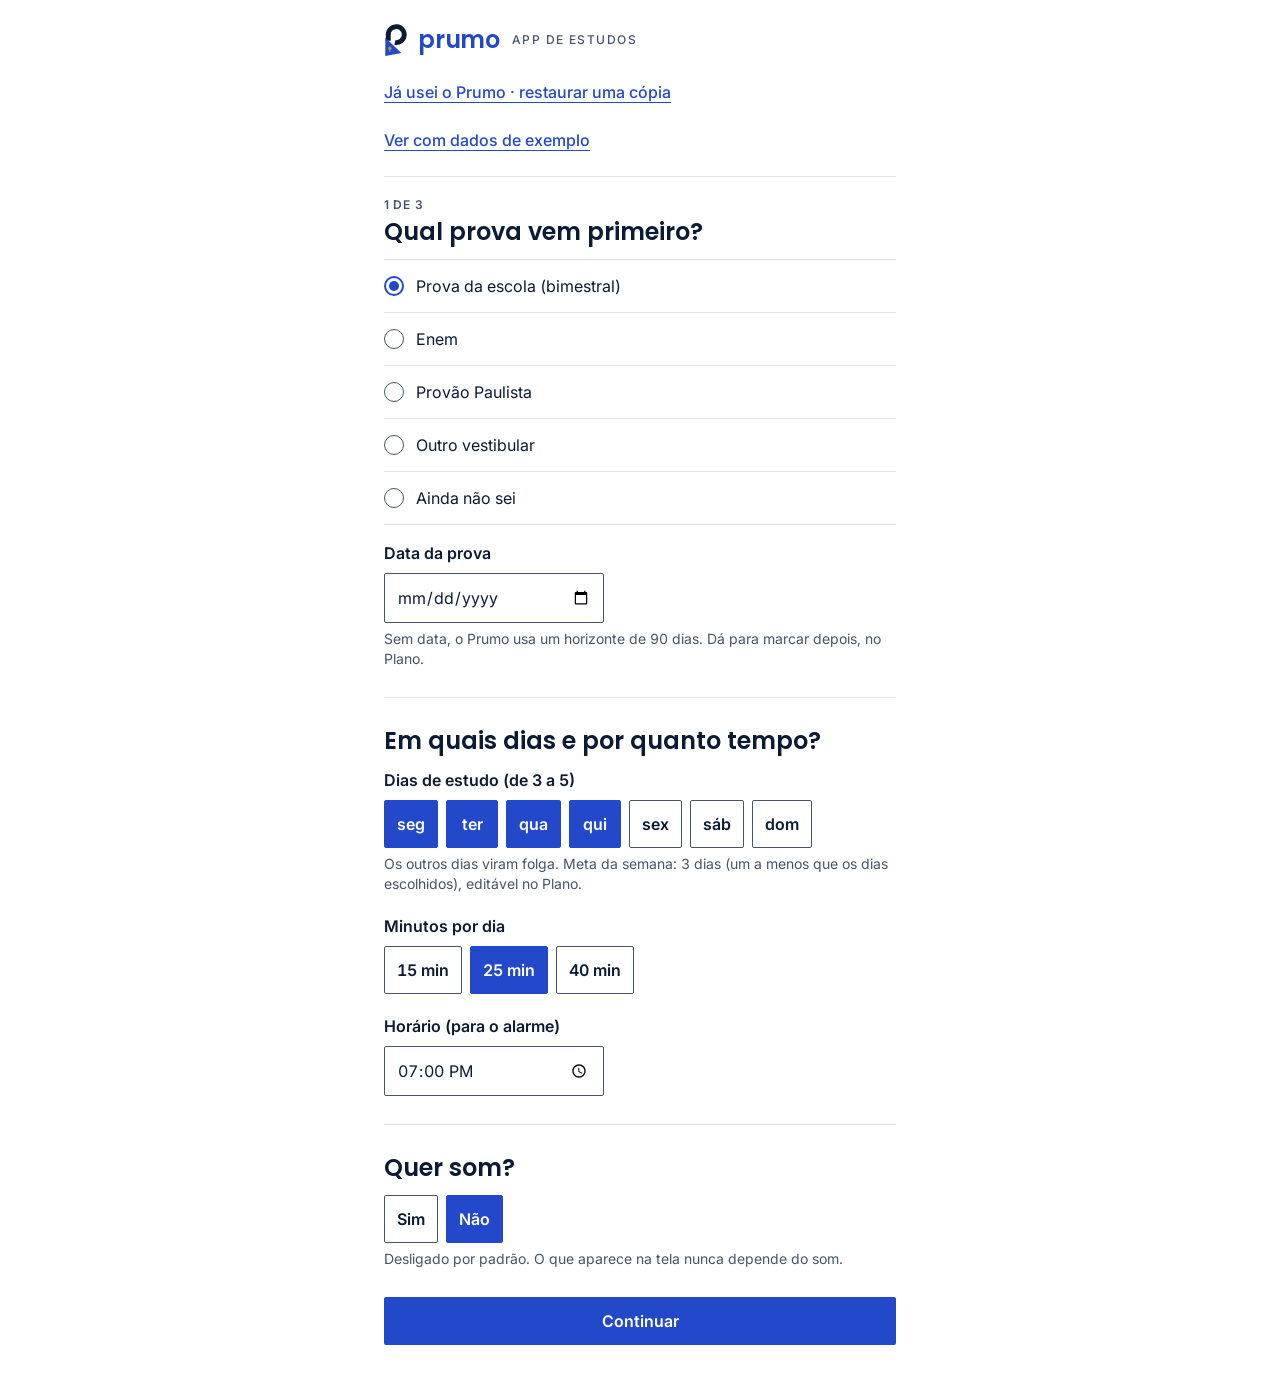
==== prumo/index.html @ d2716562 "Prumo · App de Estudos: prévia em /prumo/ App novo da tese (caderno, missão do dia, questões reais d" ====
<!doctype html>
<html lang="pt-BR">
<head>
<meta charset="utf-8">
<meta name="viewport" content="width=device-width, initial-scale=1, viewport-fit=cover">
<meta name="theme-color" content="#0B1B33">
<meta name="color-scheme" content="light dark">
<meta name="description" content="Prumo · App de Estudos: uma missão curta nos dias que você escolhe, com pergunta antes de ler, questões do Enem e fim projetado. Seus dados ficam no seu aparelho.">
<title>Prumo · App de Estudos</title>
<link rel="manifest" href="manifest.webmanifest">
<link rel="icon" href="icone.svg" type="image/svg+xml">
<link rel="icon" href="icone-192.png" sizes="192x192" type="image/png">
<link rel="apple-touch-icon" href="apple-touch-icon.png">
<meta name="mobile-web-app-capable" content="yes">
<meta name="apple-mobile-web-app-capable" content="yes">
<meta name="apple-mobile-web-app-status-bar-style" content="default">
<meta name="apple-mobile-web-app-title" content="Prumo">
<link rel="preconnect" href="https://fonts.googleapis.com">
<link rel="preconnect" href="https://fonts.gstatic.com" crossorigin>
<link rel="stylesheet" href="https://fonts.googleapis.com/css2?family=Inter:wght@400;500;600&family=Poppins:wght@600&display=swap">
<link rel="stylesheet" href="css/prumo.css">
<link rel="modulepreload" href="js/app.js">
<link rel="modulepreload" href="js/nucleo/nucleo.js">
<link rel="modulepreload" href="conteudo/mat-fa.js">
<script type="module" src="js/app.js"></script>
</head>
<body>
<div id="app" class="app sem-faixa">
  <main class="pu" id="abrindo">
    <p class="rotulo">Prumo · App de Estudos</p>
    <p id="abrindo-texto">Abrindo o caderno…</p>
  </main>
  <noscript><main class="pu"><p>O Prumo precisa de JavaScript ligado no navegador.</p></main></noscript>
</div>
<script>
  // Se o app não abriu em 10 s (primeiro acesso sem internet, por exemplo), diz o que fazer (c.12).
  setTimeout(function () {
    if (document.documentElement.dataset.pronto) return;
    var t = document.getElementById('abrindo-texto');
    if (!t) return;
    t.textContent = 'O Prumo precisa de internet só na primeira vez, para guardar o app neste aparelho. Conecte-se e abra de novo.';
    var b = document.createElement('button');
    b.className = 'botao'; b.type = 'button'; b.textContent = 'Tentar de novo';
    b.onclick = function () { location.reload(); };
    t.parentNode.appendChild(b);
  }, 10000);
</script>
</body>
</html>
---- prumo/css/prumo.css ----
/* =========================================================
   PRUMO · App de Estudos · folha de estilo única (c.0.1)
   O app como um caderno impresso: Hoje é uma folha de rosto, a missão é a
   página de um livro, o Pronto por hoje é um colofão.
   Regras: grade de 4 px; coluna única alinhada à esquerda; raio de 2 px;
   nenhuma sombra; separação por fios de 1 px (nunca cartões com contorno;
   a única exceção é a ficha do card, Decisão 1); rótulos em Inter 12
   maiúsculas (+6%); números que mudam em Inter com tabular-nums; uma só
   barra fixa por tela; alvos de 48 px; sem vermelho; movimento 150–200 ms.
   Convenções e componentes: js/ui/LEIA.md.
   ========================================================= */

/* ---------------- tokens (tabela de contraste de c.0.1) ---------------- */
:root {
  --marinho: #0B1B33;
  --cobalto: #2348C9;
  --cobalto-claro: #4F74E8;
  --latao: #C8963E;
  --nevoa: #EEF2FA;

  --fundo: #FFFFFF;
  --papel: #FFFFFF;
  --texto: #0B1B33;              /* marinho sobre branco: 17,23:1 */
  --texto-2: #46536A;            /* texto secundário: 7,5:1 sobre branco */
  --fio: rgba(11, 27, 51, .12);  /* fio de 1 px em marinho a 12% */
  --fio-forte: rgba(11, 27, 51, .30);
  --link: #2348C9;               /* cobalto sobre branco: 7,39:1 */
  --foco: #2348C9;
  --certa-contorno: #2348C9;
  --errada-contorno: #0B1B33;
  --botao-fundo: #2348C9;        /* branco sobre cobalto: 7,39:1 (os dois temas) */
  --botao-texto: #FFFFFF;
  --botao-borda: transparent;    /* no claro, nenhuma */
  --cheio: #2348C9;              /* casa do medidor, segmento de nível, progresso */
  --contorno-comp: #46536A;      /* contorno de componente (3:1 ou mais) */
  --faixa: #EEF2FA;              /* névoa: faixas de aviso */
  --scrim: rgba(11, 27, 51, .48);
  --pauta: rgba(35, 72, 201, .10);
  --latao-texto: #0B1B33;        /* texto sobre latão: marinho, 6,47:1 */

  --f-titulo: "Poppins", system-ui, -apple-system, "Segoe UI", Roboto, sans-serif;
  --f-texto: "Inter", system-ui, -apple-system, "Segoe UI", Roboto, sans-serif;

  --margem: 16px;
  --coluna: 40rem;               /* ~64 caracteres de leitura em 18 px */
  --t: 180ms;                    /* movimento: 150 a 200 ms */
  --barra-alt: 56px;
  --seguro-baixo: env(safe-area-inset-bottom, 0px);
  --seguro-topo: env(safe-area-inset-top, 0px);

  color-scheme: light;
}
@media (prefers-color-scheme: dark) {
  :root:not([data-theme="light"]) {
    --fundo: #0B1B33;
    --papel: #14284A;
    --texto: #E6ECF7;            /* 12,36:1 no papel escuro; 14,53:1 no marinho */
    --texto-2: #B4C0D6;
    --fio: rgba(230, 236, 247, .16);
    --fio-forte: rgba(230, 236, 247, .36);
    --link: #8FA8F5;             /* 6,35:1 no papel escuro; 7,46:1 no marinho */
    --foco: #8FA8F5;
    --certa-contorno: #8FA8F5;
    --errada-contorno: #E6ECF7;
    --botao-borda: #8FA8F5;      /* o cobalto sobre o marinho daria 2,33:1 */
    --cheio: #8FA8F5;
    --contorno-comp: #B4C0D6;
    --faixa: rgba(230, 236, 247, .07);
    --scrim: rgba(3, 10, 22, .62);
    --pauta: rgba(143, 168, 245, .12);
    color-scheme: dark;
  }
}
:root[data-theme="dark"] {
  --fundo: #0B1B33; --papel: #14284A; --texto: #E6ECF7; --texto-2: #B4C0D6;
  --fio: rgba(230, 236, 247, .16); --fio-forte: rgba(230, 236, 247, .36);
  --link: #8FA8F5; --foco: #8FA8F5; --certa-contorno: #8FA8F5; --errada-contorno: #E6ECF7;
  --botao-borda: #8FA8F5; --cheio: #8FA8F5; --contorno-comp: #B4C0D6;
  --faixa: rgba(230, 236, 247, .07); --scrim: rgba(3, 10, 22, .62); --pauta: rgba(143, 168, 245, .12);
  color-scheme: dark;
}

/* ---------------- base ---------------- */
*, *::before, *::after { box-sizing: border-box; }
html { -webkit-text-size-adjust: 100%; text-size-adjust: 100%; }
body {
  margin: 0;
  background: var(--fundo);
  color: var(--texto);
  font: 400 16px/24px var(--f-texto);
  font-variant-numeric: tabular-nums;         /* contador, datas, passos e agenda não "tremem" */
  -webkit-font-smoothing: antialiased;
  overflow-wrap: break-word;
  min-height: 100vh;
  min-height: 100dvh;
}
body.modo-missao { background: var(--papel); }
img, svg { max-width: 100%; }
button, input, select, textarea { font: inherit; color: inherit; }
a { color: var(--link); text-underline-offset: 3px; }
p { margin: 0 0 12px; }
h1, h2, h3 { margin: 0; font-weight: 600; }
strong { font-weight: 600; }
:focus { outline: none; }
:focus-visible { outline: 2px solid var(--foco); outline-offset: 2px; border-radius: 2px; }
[tabindex="-1"]:focus-visible { outline: none; }
.so-leitor {
  position: absolute !important; width: 1px; height: 1px; padding: 0; margin: -1px;
  overflow: hidden; clip: rect(0 0 0 0); white-space: nowrap; border: 0;
}
[hidden] { display: none !important; }

/* ---------------- tipografia ---------------- */
.rotulo {
  font: 600 12px/16px var(--f-texto);
  letter-spacing: .06em;
  text-transform: uppercase;
  color: var(--texto-2);
  margin: 0;
}
.titulo { font: 600 24px/30px var(--f-titulo); letter-spacing: -.01em; margin: 0; }
.manchete { font: 600 32px/38px var(--f-titulo); letter-spacing: -.015em; margin: 0; }
.linha-fina { color: var(--texto-2); margin: 0; }
.texto-2 { color: var(--texto-2); }
.pequeno { font-size: 14px; line-height: 20px; }
.mini { font-size: 12px; line-height: 16px; }
.num { font-family: var(--f-texto); font-variant-numeric: tabular-nums; }
@media (min-width: 960px) {
  .titulo { font-size: 32px; line-height: 40px; }
  .manchete { font-size: 40px; line-height: 48px; }
}

/* ---------------- fios e espaçamento ---------------- */
.fio { border: 0; border-top: 1px solid var(--fio); margin: 16px 0; height: 0; }
.fio-0 { margin: 0; }
.pilha > * + * { margin-top: 12px; }
.pilha-8 > * + * { margin-top: 8px; }
.pilha-16 > * + * { margin-top: 16px; }
.pilha-24 > * + * { margin-top: 24px; }

/* ---------------- botões e links ---------------- */
.botao {
  display: inline-flex; align-items: center; justify-content: center; gap: 8px;
  min-height: 48px; padding: 12px 20px;
  border: 1px solid var(--botao-borda); border-radius: 2px;
  background: var(--botao-fundo); color: var(--botao-texto);
  font: 600 16px/20px var(--f-texto); text-decoration: none; text-align: center;
  cursor: pointer; -webkit-tap-highlight-color: transparent;
  transition: background-color var(--t) ease;
  position: relative; overflow: hidden;
}
.botao:hover { background: #1C3AA6; }
.botao:active { background: #162D82; }
.botao[aria-disabled="true"], .botao:disabled { cursor: default; }
.botao:disabled { background: var(--fio-forte); color: var(--fundo); border-color: transparent; }
.botao-largo { width: 100%; }
.botao-sec {
  display: inline-flex; align-items: center; justify-content: center; gap: 8px;
  min-height: 48px; padding: 12px 20px;
  border: 1px solid var(--contorno-comp); border-radius: 2px;
  background: transparent; color: var(--texto);
  font: 600 16px/20px var(--f-texto); text-decoration: none; text-align: center; cursor: pointer;
}
.botao-sec:hover { background: var(--faixa); }
.link {
  display: inline-flex; align-items: center; min-height: 48px; padding: 0;
  border: 0; background: none; color: var(--link);
  font: 500 16px/20px var(--f-texto); text-decoration: underline; text-decoration-thickness: 1px;
  text-underline-offset: 4px; cursor: pointer; text-align: left;
}
.link-discreto { color: var(--texto-2); }
.link-pequeno { font-size: 14px; }
.links { display: flex; flex-wrap: wrap; align-items: center; column-gap: 0; }
.links > :not(:last-child)::after { content: "·"; color: var(--texto-2); padding: 0 8px; display: inline-block; text-decoration: none; }
.links > li { list-style: none; display: inline-flex; align-items: center; }
.links .link { font-size: 15px; }
ul.links { margin: 0; padding: 0; }
details > summary { list-style: none; cursor: pointer; }
details > summary::-webkit-details-marker { display: none; }

/* ---------------- faixas (modo demonstração, avisos) ---------------- */
.faixas { position: relative; z-index: 3; }
.faixa {
  display: flex; flex-wrap: wrap; align-items: center; gap: 4px 12px;
  padding: 8px var(--margem); padding-top: calc(8px + var(--seguro-topo));
  background: var(--faixa); border-bottom: 1px solid var(--fio);
  font-size: 14px; line-height: 20px;
}
.faixa + .faixa { padding-top: 8px; }
.faixa-demo { background: var(--latao); color: var(--latao-texto); border-bottom-color: transparent; }
.faixa-demo .link { color: var(--latao-texto); min-height: 40px; font-weight: 600; }
.faixa .link { min-height: 40px; font-size: 14px; }
.faixa-texto { flex: 1 1 200px; }
.aviso-linha {                              /* faixa dentro do fluxo ("Ontem você parou…", "Resposta guardada.") */
  background: var(--faixa); border-left: 2px solid var(--fio-forte);
  padding: 10px 12px; margin: 0; font-size: 15px; line-height: 22px;
}

/* ---------------- casca: abas (barra no celular, trilho no computador) ---------------- */
.casca { min-height: 100vh; min-height: 100dvh; }
.conteudo {
  padding: 0 var(--margem) calc(var(--barra-alt) + 32px + var(--seguro-baixo));
  padding-left: max(var(--margem), env(safe-area-inset-left, 0px));
  padding-right: max(var(--margem), env(safe-area-inset-right, 0px));
  max-width: 44rem;
}
.sem-faixa .conteudo { padding-top: var(--seguro-topo); }
.trilho {
  position: fixed; z-index: 4; left: 0; right: 0; bottom: 0;
  display: flex; background: var(--fundo); border-top: 1px solid var(--fio);
  padding-bottom: var(--seguro-baixo);
}
.trilho-marca { display: none; }
.aba {
  flex: 1 1 0; display: flex; align-items: center; justify-content: center;
  min-height: var(--barra-alt); position: relative;
  color: var(--texto-2); text-decoration: none; font: 600 14px/20px var(--f-texto);
  -webkit-tap-highlight-color: transparent;
}
.aba[aria-current="page"] { color: var(--texto); }
.aba[aria-current="page"]::before {
  content: ""; position: absolute; top: -1px; left: 24%; right: 24%; height: 2px; background: var(--cheio);
}
.aba:focus-visible { outline-offset: -4px; }
@media (min-width: 960px) {
  .com-abas .conteudo { margin-left: 232px; padding-left: 48px; padding-bottom: 64px; max-width: calc(44rem + 48px); }
  .trilho {
    top: 0; right: auto; width: 232px; flex-direction: column; align-items: stretch;
    border-top: 0; border-right: 1px solid var(--fio); padding: calc(24px + var(--seguro-topo)) 16px 24px;
  }
  .com-faixa .trilho { top: 0; }
  .trilho-marca { display: flex; align-items: center; gap: 10px; padding: 4px 8px 28px; color: var(--texto); text-decoration: none; }
  .trilho-marca svg { width: 22px; height: auto; }
  .trilho-marca span { font: 600 22px/1 var(--f-titulo); color: var(--link); letter-spacing: -.01em; }
  .aba { flex: 0 0 auto; justify-content: flex-start; padding: 0 12px; min-height: 48px; font-size: 16px; }
  .aba[aria-current="page"]::before { top: 12px; bottom: 12px; left: 0; right: auto; width: 2px; height: auto; }
}

/* ---------------- cabeçalho das abas (data · constância · engrenagem) ---------------- */
.cabecalho {
  display: grid; grid-template-columns: 1fr auto; align-items: start; column-gap: 8px;
  padding-top: 12px;
}
.cabecalho .rotulo { padding-top: 16px; }
.engrenagem {
  width: 48px; height: 48px; margin-right: -12px; display: inline-flex; align-items: center; justify-content: center;
  border: 0; background: none; color: var(--texto); border-radius: 2px; cursor: pointer; text-decoration: none;
}
.engrenagem svg { width: 22px; height: 22px; }
.constancia { display: flex; align-items: center; gap: 10px; min-height: 28px; grid-column: 1 / -1; }
.constancia-rotulo { font: 500 14px/20px var(--f-texto); color: var(--texto); }

/* régua de constância (só a constância, d.2) */
.regua { display: block; height: 14px; overflow: visible; }
.regua .base { stroke: var(--texto); }
.regua .traco { stroke: var(--texto); }
.regua .traco-latao { stroke: var(--latao); }
.regua .traco-hoje { transform-box: fill-box; transform-origin: 50% 100%; animation: cresce 200ms ease-out both; }
@keyframes cresce { from { transform: scaleY(0); } to { transform: scaleY(1); } }

/* chama geométrica (versão B): traço de 1,5 px em latão; apagada, só o contorno neutro */
.chama { width: 20px; height: 20px; flex: 0 0 auto; display: block; }
.chama path { fill: none; stroke-width: 1.5; stroke-linejoin: miter; vector-effect: non-scaling-stroke; }
.chama .externa, .chama .interna { stroke: var(--contorno-comp); opacity: .55; }
.chama.acesa .externa, .chama.acesa .interna { stroke: var(--latao); opacity: 1; }
.chama.acesa .interna { fill: var(--latao); fill-opacity: .28; }
.chama-grande { width: 32px; height: 32px; }

/* ---------------- Hoje: folha de rosto ---------------- */
.rosto { padding-top: 40px; }
.rosto .rotulo + .manchete { margin-top: 8px; }
.rosto .manchete + .linha-fina { margin-top: 12px; }
.rosto .composicao { margin-top: 4px; color: var(--texto-2); }
.rosto .ganho { font-size: 17px; line-height: 26px; }
.rosto .atrasada { font-weight: 600; margin: 0; }
.rosto .acoes-rosto { margin-top: 24px; }
.rosto .acoes-rosto .links { margin-top: 4px; }
.rosto.esmaecido .manchete, .rosto.esmaecido .linha-fina, .rosto.esmaecido .composicao, .rosto.esmaecido .ganho { opacity: .55; }
.estado-texto { font: 600 24px/30px var(--f-titulo); margin: 0; }
.lede { font-size: 17px; line-height: 26px; margin: 0 0 20px; padding-bottom: 16px; border-bottom: 1px solid var(--fio); }
.nota-acao { margin: 8px 0 0; color: var(--texto-2); font-size: 14px; line-height: 20px; }
.bloco-prova {                               /* Prova do caderno: bloco separado por fio, faixa de latão de 4 px */
  margin-top: 32px; padding: 16px 0 4px 16px; border-left: 4px solid var(--latao);
}
.bloco-prova .titulo-pequeno { font: 600 18px/24px var(--f-titulo); margin: 0 0 4px; }
.previa { margin-top: 16px; }
.previa .proxima { font: 600 18px/26px var(--f-texto); margin: 4px 0 0; }

/* ---------------- folhas (sobem sobre a tela) ---------------- */
.folha-fundo {
  position: fixed; inset: 0; z-index: 20; background: var(--scrim);
  display: flex; align-items: flex-end; justify-content: center;
}
.folha {
  width: 100%; max-width: 40rem; max-height: calc(100vh - 32px - var(--seguro-topo)); max-height: calc(100dvh - 32px - var(--seguro-topo));
  display: flex; flex-direction: column;
  background: var(--papel); color: var(--texto);
  border-top: 1px solid var(--fio); border-radius: 2px 2px 0 0;
  animation: sobe var(--t) ease-out both;
}
.folha-alta { height: calc(100vh - 24px - var(--seguro-topo)); height: calc(100dvh - 24px - var(--seguro-topo)); }
@keyframes sobe { from { transform: translateY(24px); opacity: 0; } to { transform: none; opacity: 1; } }
.folha-cabeca {
  display: flex; align-items: center; justify-content: space-between; gap: 12px;
  padding: 8px 4px 8px var(--margem); border-bottom: 1px solid var(--fio);
}
.folha-cabeca .rotulo { padding: 16px 0; }
.folha-corpo { overflow: auto; -webkit-overflow-scrolling: touch; padding: 16px var(--margem) 24px; flex: 1 1 auto; overscroll-behavior: contain; }
.folha-pe { padding: 12px var(--margem) calc(12px + var(--seguro-baixo)); border-top: 1px solid var(--fio); background: var(--papel); }
.folha-pe .botao, .folha-pe .botao-sec { width: 100%; }
.folha-pe > * + * { margin-top: 8px; }
.fechar-x {
  width: 48px; height: 48px; border: 0; background: none; color: var(--texto); cursor: pointer;
  display: inline-flex; align-items: center; justify-content: center; border-radius: 2px;
}
@media (min-width: 720px) { .folha-fundo { align-items: center; } .folha { border: 1px solid var(--fio); border-radius: 2px; } }

/* índice de livro ("ver passos") */
.indice { list-style: none; margin: 0; padding: 0; }
.indice li { display: grid; grid-template-columns: auto 1fr auto; align-items: baseline; gap: 8px; padding: 10px 0; border-bottom: 1px solid var(--fio); }
.indice .n { min-width: 3.2em; color: var(--texto-2); }
.indice .t { display: flex; align-items: baseline; gap: 8px; min-width: 0; }
.indice .t::after { content: ""; flex: 1 1 auto; border-bottom: 1px dotted var(--fio-forte); transform: translateY(-4px); min-width: 12px; }
.indice .pg { color: var(--texto-2); white-space: nowrap; }
.indice .nota { grid-column: 2 / -1; color: var(--texto-2); font-size: 14px; line-height: 20px; margin-top: -4px; }

/* "ver a regra": a trilha da árvore, uma linha por regra */
.trilha-regras { list-style: none; margin: 0; padding: 0; font-size: 14px; line-height: 20px; }
.trilha-regras li { padding: 8px 0; border-bottom: 1px solid var(--fio); }
.trilha-regras li.sim { font-weight: 600; }

/* ---------------- missão (tela cheia, página de livro) ---------------- */
.missao { max-width: var(--coluna); margin: 0 auto; padding: 0 var(--margem) 24px; padding-left: max(var(--margem), env(safe-area-inset-left, 0px)); padding-right: max(var(--margem), env(safe-area-inset-right, 0px)); }
.com-barra .missao { padding-bottom: calc(96px + var(--seguro-baixo)); }
.sem-faixa .missao { padding-top: var(--seguro-topo); }

/* topo em no máximo duas linhas; a linha de progresso é o fio de baixo */
.topo { position: relative; padding-bottom: 2px; margin-bottom: 20px; }
.topo-linha { display: flex; align-items: center; justify-content: space-between; gap: 8px; min-height: 48px; }
.topo-etapa { flex: 1 1 auto; min-width: 0; }
.topo-acoes { display: flex; align-items: center; gap: 16px; flex: 0 0 auto; }
.topo-acoes .link { font-size: 14px; }
.topo-medidor { display: flex; align-items: center; justify-content: space-between; gap: 8px; min-height: 32px; padding-bottom: 8px; }
.progresso { position: absolute; left: 0; right: 0; bottom: 0; height: 2px; background: var(--fio); }
.progresso > i { position: absolute; left: 0; top: 0; bottom: 0; background: var(--cheio); transition: width var(--t) ease-out; }

/* medidor de duas casas (só nos passos que contam) */
.medidor { display: flex; align-items: center; flex-wrap: wrap; gap: 4px 12px; font-size: 12px; line-height: 16px; }
.casas { display: inline-flex; gap: 6px; }
.casa {
  display: inline-flex; align-items: center; gap: 6px; height: 24px; padding: 0 8px 0 6px;
  border: 1px solid var(--contorno-comp); border-radius: 2px; color: var(--texto-2); font-weight: 600;
}
.casa::before { content: ""; width: 8px; height: 8px; border: 1px solid var(--contorno-comp); border-radius: 1px; }
.casa.cheia { color: var(--texto); border-color: var(--cheio); }
.casa.cheia::before { background: var(--cheio); border-color: var(--cheio); }
.medidor-texto { color: var(--texto); font-weight: 500; }

.regra-linha { font-size: 14px; line-height: 20px; color: var(--texto-2); margin: -8px 0 20px; padding-left: 12px; border-left: 2px solid var(--fio-forte); }

/* pergunta */
.pergunta-cabeca { margin-bottom: 16px; }
.pergunta-cabeca .sub { margin: 4px 0 0; color: var(--texto-2); font-size: 14px; line-height: 20px; }
.enunciado { font-size: 17px; line-height: 27px; }
.enunciado p { margin: 0 0 12px; }
.enunciado .comando { font-weight: 500; }
.enunciado table { border-collapse: collapse; margin: 8px 0 16px; display: block; overflow-x: auto; max-width: 100%; font-size: 15px; }
.enunciado th, .enunciado td { border-bottom: 1px solid var(--fio); padding: 6px 10px; text-align: left; }
figure { margin: 12px 0 16px; }
.enem-img, figure.enem-img { margin: 12px 0 16px; }
.enem-img img, .alt-img img {
  display: block; max-width: 100%; height: auto; background: #FFFFFF; padding: 6px; border-radius: 2px;
}
.ampliavel { cursor: zoom-in; position: relative; display: block; border: 0; padding: 0; background: none; text-align: left; width: 100%; }
.ampliavel-dica { display: block; margin-top: 4px; font-size: 12px; line-height: 16px; color: var(--texto-2); }
.grafico-equipe { color: var(--texto); }
.grafico-equipe svg { display: block; width: 100%; height: auto; max-width: 460px; }
.tabela-equipe { border-collapse: collapse; font-size: 15px; line-height: 22px; margin: 4px 0; }
.tabela-equipe caption { text-align: left; color: var(--texto-2); font-size: 13px; padding-bottom: 6px; }
.tabela-equipe th, .tabela-equipe td { border-bottom: 1px solid var(--fio); padding: 6px 14px 6px 0; text-align: left; }
.tabela-equipe th { font-weight: 600; }
.legenda { font-size: 14px; line-height: 20px; color: var(--texto-2); margin: -8px 0 12px; }
.imagem-falhou { border-left: 2px solid var(--fio-forte); padding: 8px 12px; font-size: 14px; line-height: 20px; }

/* alternativas: lista com fios entre elas; área inteira selecionável */
.alternativas { list-style: none; margin: 16px 0 0; padding: 0; border-top: 1px solid var(--fio); }
.alternativas > li { border-bottom: 1px solid var(--fio); }
.alt {
  display: grid; grid-template-columns: 36px 1fr auto; align-items: start; column-gap: 12px;
  min-height: 56px; padding: 12px 8px 12px 0; cursor: pointer; position: relative;
  border-radius: 2px; -webkit-tap-highlight-color: transparent;
}
.alt input { position: absolute; opacity: 0; width: 1px; height: 1px; pointer-events: none; }
.letra {
  width: 32px; height: 32px; display: inline-flex; align-items: center; justify-content: center;
  border: 1px solid var(--contorno-comp); border-radius: 2px; font: 600 15px/1 var(--f-texto);
  transition: background-color var(--t), color var(--t);
}
.alt-texto { padding-top: 5px; font-size: 17px; line-height: 24px; }
.alt-texto .alt-img { display: block; margin-top: 6px; }
.alt:hover .letra { border-color: var(--texto); }
.alt.marcada .letra, .alt:has(input:checked) .letra { background: var(--cheio); border-color: var(--cheio); color: var(--fundo); }
.alt.marcada, .alt:has(input:checked) { box-shadow: inset 2px 0 0 var(--cheio); padding-left: 8px; margin-left: -8px; }
.alt:has(input:focus-visible) { outline: 2px solid var(--foco); outline-offset: 2px; }
.aviso-pergunta { margin: 16px 0 0; color: var(--texto-2); }
.rodape-licenca { margin-top: 20px; font-size: 12px; line-height: 18px; color: var(--texto-2); }
.rodape-licenca a { color: var(--link); }

/* feedback: a questão continua na tela, com "sua" e "certa" */
.alt.estatica { cursor: default; }
.alt.sua { outline: 2px dashed var(--errada-contorno); outline-offset: -2px; padding-left: 8px; margin: 4px 0 4px -8px; }
.alt.certa { outline: 2px solid var(--certa-contorno); outline-offset: -2px; padding-left: 8px; margin: 4px 0 4px -8px; }
.alt.certa .letra { background: var(--cheio); border-color: var(--cheio); color: var(--fundo); }
.marca-alt { align-self: center; font: 600 12px/16px var(--f-texto); letter-spacing: .06em; text-transform: uppercase; white-space: nowrap; display: inline-flex; gap: 4px; align-items: center; }
.marca-alt svg { width: 14px; height: 14px; }
.feedback { margin-top: 24px; padding-top: 20px; border-top: 1px solid var(--fio); scroll-margin-top: 16px; }
.feedback-titulo { font: 600 22px/28px var(--f-titulo); margin: 0 0 8px; }
.feedback .falta { font-size: 17px; line-height: 26px; }
.feedback .proxima { font-weight: 600; }
.feedback .antes-depois { border-left: 2px solid var(--fio-forte); padding: 4px 0 4px 12px; }
.feedback .acoes-fb { margin-top: 8px; display: flex; flex-direction: column; align-items: flex-start; }
.resolucao { margin: 4px 0 8px; padding: 12px 0 0; border-top: 1px solid var(--fio); }
.linha-nivel { display: flex; align-items: center; gap: 12px; flex-wrap: wrap; margin-top: 8px; }

/* nível do capítulo: 5 segmentos lado a lado, com o nome ao lado (nunca o número) */
.nivel { display: inline-flex; gap: 3px; align-items: center; }
.nivel i { width: 22px; height: 8px; border: 1px solid var(--contorno-comp); border-radius: 1px; display: block; position: relative; overflow: hidden; }
.nivel i.cheio { border-color: var(--cheio); }
.nivel i.cheio::after { content: ""; position: absolute; inset: 0; background: var(--cheio); }
.nivel i.novo::after { transform-origin: 0 50%; animation: enche 200ms ease-out 120ms both; }
@keyframes enche { from { transform: scaleX(0); } to { transform: scaleX(1); } }
.nivel-nome { font-weight: 600; font-size: 14px; }

/* barra de ação fixa (a única barra fixa da missão) */
.barra {
  position: fixed; z-index: 5; left: 0; right: 0; bottom: 0;
  background: var(--papel); border-top: 1px solid var(--fio);
  padding: 12px var(--margem) calc(16px + var(--seguro-baixo));
  padding-left: max(var(--margem), env(safe-area-inset-left, 0px)); padding-right: max(var(--margem), env(safe-area-inset-right, 0px));
}
.barra-dentro { max-width: calc(var(--coluna) - 2 * var(--margem)); margin: 0 auto; display: flex; gap: 8px; }
.barra-dentro > * { flex: 1 1 0; }
.barra .dica-barra { display: none; }

/* intervalo deliberativo: "Continuar" se preenche de forma lisa, sem graduação */
.botao.esperando { background: #46536A; color: #FFFFFF; cursor: default; }   /* branco sobre ardósia 7,5:1; sobre cobalto 7,39:1 */
.botao.esperando:hover, .botao.esperando:active { background: #46536A; }
.botao .preenche { position: absolute; left: 0; top: 0; bottom: 0; width: 0; background: var(--botao-fundo); z-index: 0; }
.botao .rotulo-botao { position: relative; z-index: 1; }

/* leitura: página de livro */
.pagina-livro { position: relative; }
.cabeco { border-bottom: 1px solid var(--fio); padding-bottom: 8px; margin-bottom: 20px; }
.ja-sei { margin: -12px 0 8px; }
.pagina-titulo { font: 600 24px/30px var(--f-titulo); margin: 0 0 20px; }
.par { display: grid; grid-template-columns: 28px minmax(0, 1fr); column-gap: 4px; position: relative; scroll-margin-top: 24px; }
.par + .par { margin-top: 16px; }
.par-n { font: 500 12px/30px var(--f-texto); color: var(--texto-2); text-align: left; }
.par-texto { font-size: 18px; line-height: 30px; max-width: 64ch; }
.par-texto p { margin: 0; }
.par-texto figure { margin: 16px 0 8px; }
.par-notas { grid-column: 2; margin-top: 8px; }
.nota-margem { font-size: 14px; line-height: 20px; color: var(--texto-2); margin: 4px 0 0; font-style: italic; }
.nota-margem::before { content: "✎ "; font-style: normal; }
@media (min-width: 1100px) {
  .missao-leitura .missao { max-width: calc(var(--coluna) + 240px); }
  .par { grid-template-columns: 28px minmax(0, 64ch) 240px; column-gap: 4px 24px; }
  .par-notas { grid-column: 3; grid-row: 1; margin-top: 4px; }
}
/* fio de prumo: só "você está aqui" (2 px com um pequeno losango) */
.par.ancora::before {
  content: ""; position: absolute; left: 8px; top: 6px; bottom: 4px; width: 2px; background: var(--foco);
}
.par.ancora::after {
  content: ""; position: absolute; left: 5px; top: 0; width: 8px; height: 8px; background: var(--foco); transform: rotate(45deg);
}
.par.ancora .par-n { visibility: hidden; }
.pe { text-align: center; color: var(--texto-2); font: 500 12px/16px var(--f-texto); margin: 28px 0 0; padding-top: 12px; border-top: 1px solid var(--fio); }
.nota-pagina { margin-top: 28px; }
.nota-pagina label { display: block; font-weight: 500; margin-bottom: 8px; }
.campo {
  width: 100%; min-height: 48px; padding: 12px; border: 1px solid var(--contorno-comp); border-radius: 2px;
  background: var(--fundo); color: var(--texto); font-size: 16px; line-height: 22px;
}
.campo:focus-visible { outline: 2px solid var(--foco); outline-offset: 2px; }
.linha-campo { display: flex; gap: 8px; align-items: stretch; }
.linha-campo .campo { flex: 1 1 auto; }
.salvo { color: var(--texto-2); font-size: 14px; margin-top: 6px; }
.fim-leitura { margin-top: 24px; }

/* fim da rodada e fim da mão */
.fim-rodada { padding-top: 24px; }
.fim-rodada .titulo { margin: 8px 0 12px; }

/* ficha do card: a única exceção à regra "sem cartões com contorno" (Decisão 1) */
.mesa { perspective: 900px; margin-top: 8px; }
.ficha-giro { display: grid; transition: transform 180ms ease-in-out; transform-style: preserve-3d; }
.ficha-giro.virado { transform: rotateY(180deg); }
.ficha {
  grid-area: 1 / 1; min-height: 240px; display: flex; flex-direction: column;
  border: 1px solid var(--fio-forte); border-top: 2px solid var(--cobalto); border-radius: 2px;
  background-color: var(--papel);
  padding: 14px 16px 20px; backface-visibility: hidden; -webkit-backface-visibility: hidden;
}
:root[data-theme="dark"] .ficha { border-top-color: var(--cheio); }
@media (prefers-color-scheme: dark) { :root:not([data-theme="light"]) .ficha { border-top-color: var(--cheio); } }
.ficha-verso { transform: rotateY(180deg); }
.ficha-topo { display: flex; justify-content: space-between; gap: 8px; min-height: 24px; margin: 0 -16px 20px; padding: 0 16px 10px; border-bottom: 1px solid var(--pauta); }
.ficha-frente-texto { font: 600 22px/32px var(--f-titulo); margin: auto 0; padding: 8px 0; }
.ficha-verso-texto { font-size: 19px; line-height: 32px; margin: auto 0; padding: 8px 0; }
.ficha-pergunta { font-size: 14px; line-height: 20px; color: var(--texto-2); margin: 0 0 4px; }
.mao-pendente { margin-top: 20px; }
@media (prefers-reduced-motion: reduce) { .ficha-giro { transition: none; } }

/* ---------------- Pronto por hoje: colofão ---------------- */
.colofao { max-width: 34rem; margin: 0 auto; padding: 48px var(--margem) calc(40px + var(--seguro-baixo)); }
.sem-faixa .colofao { padding-top: calc(48px + var(--seguro-topo)); }
.colofao-titulo { font: 600 32px/40px var(--f-titulo); text-align: center; margin: 0; letter-spacing: -.015em; }
.colofao .constancia-pronto { display: flex; flex-direction: column; align-items: center; gap: 10px; margin: 20px 0 8px; }
.colofao .constancia-pronto .constancia-rotulo { font-size: 16px; }
.colofao .semana-passada { text-align: center; color: var(--texto-2); margin: 0; }
.mudancas { list-style: none; margin: 0; padding: 0; }
.mudancas li { padding: 12px 0; border-bottom: 1px solid var(--fio); }
.mudancas li:first-child { border-top: 1px solid var(--fio); }
.mudancas .linha-nivel { margin-top: 6px; }
.colofao .data { text-align: center; color: var(--texto-2); font-size: 14px; margin: 24px 0 0; }
.colofao .proxima-bloco { margin-top: 24px; }
.colofao .proxima-texto { font-weight: 600; margin: 4px 0; }
.colofao .fechar { margin-top: 32px; }

/* ---------------- Primeiro uso ---------------- */
.pu { max-width: 34rem; padding: 16px var(--margem) calc(40px + var(--seguro-baixo)); margin: 0 auto; }
.sem-faixa .pu { padding-top: calc(16px + var(--seguro-topo)); }
.marca-linha { display: flex; align-items: center; gap: 10px; min-height: 48px; }
.marca-linha svg { width: 24px; height: auto; }
.marca-linha .nome { font: 600 24px/1 var(--f-titulo); color: var(--link); letter-spacing: -.01em; }
.marca-linha .descritor { font: 500 12px/1 var(--f-texto); letter-spacing: .12em; color: var(--texto-2); text-transform: uppercase; margin-left: 2px; }
.marca .anel { stroke: var(--texto); }
.marca .haste { fill: var(--texto); }
.marca .esquadro { fill: var(--cobalto); }
.marca .fechadura { fill: var(--latao); }
@media (prefers-color-scheme: dark) { :root:not([data-theme="light"]) .marca .esquadro { fill: var(--cobalto-claro); } }
:root[data-theme="dark"] .marca .esquadro { fill: var(--cobalto-claro); }
.pu-links { margin: 4px 0 12px; display: flex; flex-direction: column; align-items: flex-start; }
.pu-passo { margin-top: 20px; }
.pergunta-pu { font: 600 24px/30px var(--f-titulo); margin: 4px 0 12px; }
.secao-pu { margin-top: 28px; }
.secao-pu + .secao-pu { padding-top: 24px; border-top: 1px solid var(--fio); }
.escolhas { list-style: none; margin: 0; padding: 0; border-top: 1px solid var(--fio); }
.escolhas > li { border-bottom: 1px solid var(--fio); }
.escolha {
  display: flex; align-items: center; gap: 12px; min-height: 52px; padding: 8px 0; cursor: pointer; position: relative;
}
.escolha input { position: absolute; opacity: 0; width: 1px; height: 1px; }
.escolha .marcador { width: 20px; height: 20px; border: 1px solid var(--contorno-comp); border-radius: 50%; flex: 0 0 auto; position: relative; }
.escolha input:checked + .marcador { border-color: var(--cheio); border-width: 2px; }
.escolha input:checked + .marcador::after { content: ""; position: absolute; inset: 3px; border-radius: 50%; background: var(--cheio); }
.escolha input:focus-visible + .marcador { outline: 2px solid var(--foco); outline-offset: 2px; }
.aviso-escolha { margin: 8px 0 0 32px; color: var(--texto-2); font-size: 14px; line-height: 20px; }
.chips { display: flex; flex-wrap: wrap; gap: 8px; margin: 0; padding: 0; list-style: none; }
.chip { position: relative; }
.chip input { position: absolute; opacity: 0; width: 1px; height: 1px; }
.chip span {
  display: inline-flex; align-items: center; justify-content: center; min-width: 52px; min-height: 48px; padding: 0 12px;
  border: 1px solid var(--contorno-comp); border-radius: 2px; font-weight: 600; cursor: pointer; user-select: none;
}
.chip input:checked + span { background: var(--cheio); border-color: var(--cheio); color: var(--fundo); }
.chip input:focus-visible + span { outline: 2px solid var(--foco); outline-offset: 2px; }
.chip input:disabled + span { opacity: .45; cursor: default; }
.campo-data { max-width: 220px; }
.ajuda-campo { color: var(--texto-2); font-size: 14px; line-height: 20px; margin: 6px 0 0; }
.alarme-texto { font: 600 20px/28px var(--f-texto); padding: 16px 0; border-top: 1px solid var(--fio); border-bottom: 1px solid var(--fio); margin: 16px 0; }
.acoes-pu { margin-top: 28px; display: flex; flex-direction: column; gap: 8px; }
.acoes-pu .botao, .acoes-pu .botao-sec { width: 100%; }
.erro-campo { color: var(--texto); font-weight: 600; font-size: 14px; margin: 8px 0 0; padding-left: 10px; border-left: 2px solid var(--errada-contorno); }

/* ---------------- zoom de imagem (tela cheia) ---------------- */
.zoom-corpo { overflow: auto; flex: 1 1 auto; background: #FFFFFF; color: #0B1B33; --foco: #2348C9; touch-action: pan-x pan-y pinch-zoom; }
.zoom-corpo img, .zoom-corpo svg { display: block; max-width: none; height: auto; margin: 0 auto; color: #0B1B33; }
.zoom-controles { display: flex; gap: 8px; }
.zoom-controles .botao-sec { flex: 1 1 0; padding: 12px; }

/* ---------------- telas de apoio (Caderno, Plano, Ajustes: ver LEIA.md) ---------------- */
.secao { margin-top: 28px; }
.secao > .rotulo { margin-bottom: 8px; }
.lista-fios { list-style: none; margin: 0; padding: 0; border-top: 1px solid var(--fio); }
.lista-fios > li { padding: 12px 0; border-bottom: 1px solid var(--fio); }
.subabas { display: flex; gap: 4px; border-bottom: 1px solid var(--fio); margin: 12px 0 16px; overflow-x: auto; }
.subaba { min-height: 48px; padding: 0 12px; display: inline-flex; align-items: center; color: var(--texto-2); text-decoration: none; font-weight: 600; position: relative; white-space: nowrap; }
.subaba[aria-current="page"] { color: var(--texto); }
.subaba[aria-current="page"]::after { content: ""; position: absolute; left: 12px; right: 12px; bottom: -1px; height: 2px; background: var(--cheio); }
.interruptor { display: flex; align-items: center; justify-content: space-between; gap: 12px; min-height: 48px; }

/* ---------------- movimento reduzido ---------------- */
@media (prefers-reduced-motion: reduce) {
  *, *::before, *::after { animation-duration: 1ms !important; animation-delay: 0ms !important; transition-duration: 1ms !important; scroll-behavior: auto !important; }
  .nivel i.novo::after, .regua .traco-hoje, .folha { animation: none !important; }
}

/* ---------------- impressão (o caderno pode ser impresso) ---------------- */
@media print {
  .trilho, .barra, .faixas, .engrenagem, .topo-acoes { display: none !important; }
  body { background: #fff; color: #000; }
}
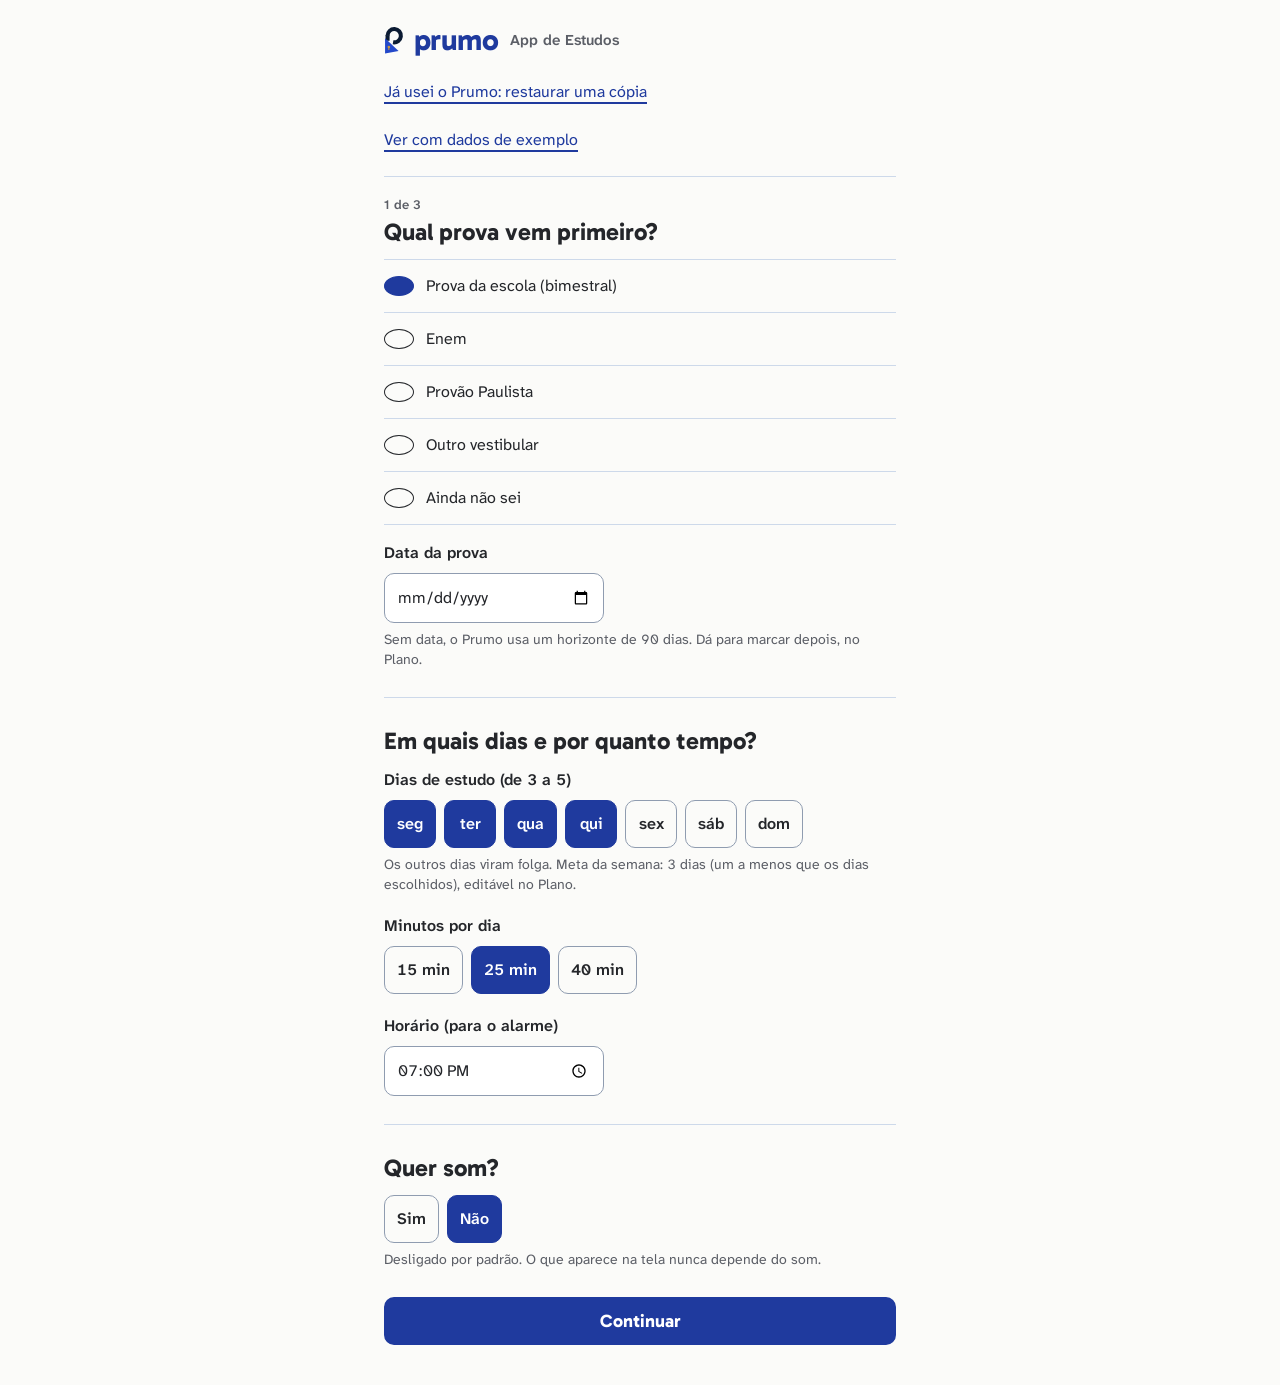
==== commit f5776900: "Prumo: identidade visual nova (material de estudo de verdade) Design system aplicado ao app: papel, " ====
--- a/prumo/index.html
+++ b/prumo/index.html
@@ -3,7 +3,8 @@
 <head>
 <meta charset="utf-8">
 <meta name="viewport" content="width=device-width, initial-scale=1, viewport-fit=cover">
-<meta name="theme-color" content="#0B1B33">
+<meta name="theme-color" content="#fbfbf9" media="(prefers-color-scheme: light)">
+<meta name="theme-color" content="#1b1e24" media="(prefers-color-scheme: dark)">
 <meta name="color-scheme" content="light dark">
 <meta name="description" content="Prumo · App de Estudos: uma missão curta nos dias que você escolhe, com pergunta antes de ler, questões do Enem e fim projetado. Seus dados ficam no seu aparelho.">
 <title>Prumo · App de Estudos</title>
@@ -17,7 +18,7 @@
 <meta name="apple-mobile-web-app-title" content="Prumo">
 <link rel="preconnect" href="https://fonts.googleapis.com">
 <link rel="preconnect" href="https://fonts.gstatic.com" crossorigin>
-<link rel="stylesheet" href="https://fonts.googleapis.com/css2?family=Inter:wght@400;500;600&family=Poppins:wght@600&display=swap">
+<link rel="stylesheet" href="https://fonts.googleapis.com/css2?family=Atkinson+Hyperlegible+Mono:wght@500&family=Atkinson+Hyperlegible+Next:wght@400;600&family=Gabarito:wght@700;800&display=swap">
 <link rel="stylesheet" href="css/prumo.css">
 <link rel="modulepreload" href="js/app.js">
 <link rel="modulepreload" href="js/nucleo/nucleo.js">
@@ -27,7 +28,7 @@
 <body>
 <div id="app" class="app sem-faixa">
   <main class="pu" id="abrindo">
-    <p class="rotulo">Prumo · App de Estudos</p>
+    <p class="marca-prumo">prumo</p>
     <p id="abrindo-texto">Abrindo o caderno…</p>
   </main>
   <noscript><main class="pu"><p>O Prumo precisa de JavaScript ligado no navegador.</p></main></noscript>
@@ -40,7 +41,7 @@
     if (!t) return;
     t.textContent = 'O Prumo precisa de internet só na primeira vez, para guardar o app neste aparelho. Conecte-se e abra de novo.';
     var b = document.createElement('button');
-    b.className = 'botao'; b.type = 'button'; b.textContent = 'Tentar de novo';
+    b.className = 'botao botao-largo'; b.type = 'button'; b.textContent = 'Tentar de novo';
     b.onclick = function () { location.reload(); };
     t.parentNode.appendChild(b);
   }, 10000);
--- a/prumo/css/prumo.css
+++ b/prumo/css/prumo.css
@@ -1,82 +1,78 @@
 /* =========================================================
-   PRUMO · App de Estudos · folha de estilo única (c.0.1)
-   O app como um caderno impresso: Hoje é uma folha de rosto, a missão é a
-   página de um livro, o Pronto por hoje é um colofão.
-   Regras: grade de 4 px; coluna única alinhada à esquerda; raio de 2 px;
-   nenhuma sombra; separação por fios de 1 px (nunca cartões com contorno;
-   a única exceção é a ficha do card, Decisão 1); rótulos em Inter 12
-   maiúsculas (+6%); números que mudam em Inter com tabular-nums; uma só
-   barra fixa por tela; alvos de 48 px; sem vermelho; movimento 150–200 ms.
+   PRUMO · App de Estudos · folha de estilo única (design system "Prumo")
+   A interface é feita do material de estudo: folha de sulfite, caderno
+   pautado, caneta azul, marca-texto, ficha pautada, cartão-resposta do Enem
+   e o visto do professor. Teste do objeto real: o que não aponta para um
+   desses objetos, sai.
+   Regras: grade de 4 px; nenhuma sombra; separação por fio de 1 px ou
+   mudança de papel; folha do caderno em canto vivo, o que se toca em canto
+   médio, nada em pílula; Mono só em dígitos puros; nenhum rótulo em
+   maiúsculas espaçadas (só "VISTO" e "QUESTÃO N", como no papel); sem
+   vermelho; alvos de 48 px; foco de 3 px em tinta, afastado 3 px.
+   Movimento: só o carimbo (140 ms, sem quique), a ficha virando (180 ms) e
+   a régua enchendo um passo; com movimento reduzido, nada anima.
    Convenções e componentes: js/ui/LEIA.md.
    ========================================================= */
 
-/* ---------------- tokens (tabela de contraste de c.0.1) ---------------- */
+/* ---------------- tokens: "Papel" (claro) e "Caderno à noite" (escuro) ---------------- */
 :root {
-  --marinho: #0B1B33;
-  --cobalto: #2348C9;
-  --cobalto-claro: #4F74E8;
-  --latao: #C8963E;
-  --nevoa: #EEF2FA;
-
-  --fundo: #FFFFFF;
-  --papel: #FFFFFF;
-  --texto: #0B1B33;              /* marinho sobre branco: 17,23:1 */
-  --texto-2: #46536A;            /* texto secundário: 7,5:1 sobre branco */
-  --fio: rgba(11, 27, 51, .12);  /* fio de 1 px em marinho a 12% */
-  --fio-forte: rgba(11, 27, 51, .30);
-  --link: #2348C9;               /* cobalto sobre branco: 7,39:1 */
-  --foco: #2348C9;
-  --certa-contorno: #2348C9;
-  --errada-contorno: #0B1B33;
-  --botao-fundo: #2348C9;        /* branco sobre cobalto: 7,39:1 (os dois temas) */
-  --botao-texto: #FFFFFF;
-  --botao-borda: transparent;    /* no claro, nenhuma */
-  --cheio: #2348C9;              /* casa do medidor, segmento de nível, progresso */
-  --contorno-comp: #46536A;      /* contorno de componente (3:1 ou mais) */
-  --faixa: #EEF2FA;              /* névoa: faixas de aviso */
-  --scrim: rgba(11, 27, 51, .48);
-  --pauta: rgba(35, 72, 201, .10);
-  --latao-texto: #0B1B33;        /* texto sobre latão: marinho, 6,47:1 */
-
-  --f-titulo: "Poppins", system-ui, -apple-system, "Segoe UI", Roboto, sans-serif;
-  --f-texto: "Inter", system-ui, -apple-system, "Segoe UI", Roboto, sans-serif;
-
-  --margem: 16px;
-  --coluna: 40rem;               /* ~64 caracteres de leitura em 18 px */
-  --t: 180ms;                    /* movimento: 150 a 200 ms */
+  --papel: #fbfbf9;
+  --papel-2: #eef0ef;
+  --ficha: #ffffff;
+  --pauta: #cdd9ea;
+  --pauta-forte: #8f9cb0;
+  --margem-caderno: #eba7b7;
+  --grafite: #24262a;
+  --grafite-2: #5b5e66;
+  --tinta: #1f3a9e;
+  --on-tinta: #ffffff;
+  --marca-texto: #ffe76a;
+  --on-marca-texto: #24262a;
+  --carimbo: #5a3e9b;
+  --latao: #c8963e;
+  --foco: var(--tinta);
+  --scrim: rgba(36, 38, 42, .48);
+  --marca-anel: #0B1B33;          /* símbolo sem alteração: anel marinho no claro… */
+  --marca-esquadro: #2348C9;
+
+  --font-display: Gabarito, "Atkinson Hyperlegible Next", system-ui, sans-serif;
+  --font-texto: "Atkinson Hyperlegible Next", "Segoe UI", system-ui, sans-serif;
+  --font-numeros: "Atkinson Hyperlegible Mono", ui-monospace, "Cascadia Mono", Menlo, monospace;
+
+  --space-1: 4px; --space-2: 8px; --space-3: 12px; --space-4: 16px; --space-6: 24px; --space-8: 32px;
+  --pauta-passo: 30px;
+  --margem: 44px;
+  --alvo: 48px;
+  --radius-papel: 0px; --radius-caixa: 6px; --radius-ficha: 8px; --radius-controle: 10px; --radius-aba: 12px; --radius-bolha: 50%;
+
+  --coluna: 40rem;
   --barra-alt: 56px;
   --seguro-baixo: env(safe-area-inset-bottom, 0px);
   --seguro-topo: env(safe-area-inset-top, 0px);
-
   color-scheme: light;
 }
 @media (prefers-color-scheme: dark) {
   :root:not([data-theme="light"]) {
-    --fundo: #0B1B33;
-    --papel: #14284A;
-    --texto: #E6ECF7;            /* 12,36:1 no papel escuro; 14,53:1 no marinho */
-    --texto-2: #B4C0D6;
-    --fio: rgba(230, 236, 247, .16);
-    --fio-forte: rgba(230, 236, 247, .36);
-    --link: #8FA8F5;             /* 6,35:1 no papel escuro; 7,46:1 no marinho */
-    --foco: #8FA8F5;
-    --certa-contorno: #8FA8F5;
-    --errada-contorno: #E6ECF7;
-    --botao-borda: #8FA8F5;      /* o cobalto sobre o marinho daria 2,33:1 */
-    --cheio: #8FA8F5;
-    --contorno-comp: #B4C0D6;
-    --faixa: rgba(230, 236, 247, .07);
-    --scrim: rgba(3, 10, 22, .62);
-    --pauta: rgba(143, 168, 245, .12);
+    --papel: #1b1e24; --papel-2: #23272f; --ficha: #262b34;
+    --pauta: #33405a; --pauta-forte: #56637a; --margem-caderno: #7d4757;
+    --grafite: #ecece7; --grafite-2: #a9aeb8;
+    --tinta: #9db3ff; --on-tinta: #10183a;
+    --marca-texto: #e2cd4f; --on-marca-texto: #16181b;
+    --carimbo: #b9a3f0;
+    --scrim: rgba(5, 7, 10, .62);
+    --marca-anel: #FFFFFF;        /* …e branco no escuro (prumo-simbolo-negativo.svg) */
     color-scheme: dark;
   }
 }
 :root[data-theme="dark"] {
-  --fundo: #0B1B33; --papel: #14284A; --texto: #E6ECF7; --texto-2: #B4C0D6;
-  --fio: rgba(230, 236, 247, .16); --fio-forte: rgba(230, 236, 247, .36);
-  --link: #8FA8F5; --foco: #8FA8F5; --certa-contorno: #8FA8F5; --errada-contorno: #E6ECF7;
-  --botao-borda: #8FA8F5; --cheio: #8FA8F5; --contorno-comp: #B4C0D6;
-  --faixa: rgba(230, 236, 247, .07); --scrim: rgba(3, 10, 22, .62); --pauta: rgba(143, 168, 245, .12);
+  --papel: #1b1e24; --papel-2: #23272f; --ficha: #262b34;
+  --pauta: #33405a; --pauta-forte: #56637a; --margem-caderno: #7d4757;
+  --grafite: #ecece7; --grafite-2: #a9aeb8;
+  --tinta: #9db3ff; --on-tinta: #10183a;
+  --marca-texto: #e2cd4f; --on-marca-texto: #16181b;
+  --carimbo: #b9a3f0;
+  --scrim: rgba(5, 7, 10, .62);
+  --marca-anel: #FFFFFF;
   color-scheme: dark;
 }
 
@@ -85,24 +81,24 @@
 html { -webkit-text-size-adjust: 100%; text-size-adjust: 100%; }
 body {
   margin: 0;
-  background: var(--fundo);
-  color: var(--texto);
-  font: 400 16px/24px var(--f-texto);
-  font-variant-numeric: tabular-nums;         /* contador, datas, passos e agenda não "tremem" */
+  background: var(--papel);
+  color: var(--grafite);
+  font: 400 16px/24px var(--font-texto);
+  font-variant-numeric: lining-nums tabular-nums;   /* contador, datas e passos não "tremem" */
   -webkit-font-smoothing: antialiased;
   overflow-wrap: break-word;
   min-height: 100vh;
   min-height: 100dvh;
 }
-body.modo-missao { background: var(--papel); }
+::selection { background: var(--marca-texto); color: var(--on-marca-texto); }
 img, svg { max-width: 100%; }
 button, input, select, textarea { font: inherit; color: inherit; }
-a { color: var(--link); text-underline-offset: 3px; }
+a { color: var(--tinta); text-decoration-thickness: 2px; text-underline-offset: 5px; }
 p { margin: 0 0 12px; }
-h1, h2, h3 { margin: 0; font-weight: 600; }
-strong { font-weight: 600; }
+h1, h2, h3 { margin: 0; font-weight: 700; }
+strong, b { font-weight: 600; }
 :focus { outline: none; }
-:focus-visible { outline: 2px solid var(--foco); outline-offset: 2px; border-radius: 2px; }
+:focus-visible { outline: 3px solid var(--foco); outline-offset: 3px; }
 [tabindex="-1"]:focus-visible { outline: none; }
 .so-leitor {
   position: absolute !important; width: 1px; height: 1px; padding: 0; margin: -1px;
@@ -111,180 +107,163 @@
 [hidden] { display: none !important; }
 
 /* ---------------- tipografia ---------------- */
-.rotulo {
-  font: 600 12px/16px var(--f-texto);
-  letter-spacing: .06em;
-  text-transform: uppercase;
-  color: var(--texto-2);
-  margin: 0;
-}
-.titulo { font: 600 24px/30px var(--f-titulo); letter-spacing: -.01em; margin: 0; }
-.manchete { font: 600 32px/38px var(--f-titulo); letter-spacing: -.015em; margin: 0; }
-.linha-fina { color: var(--texto-2); margin: 0; }
-.texto-2 { color: var(--texto-2); }
+.rotulo { font: 600 13px/16px var(--font-texto); color: var(--grafite-2); margin: 0; }   /* impresso, caixa normal */
+.titulo { font: 700 24px/30px var(--font-display); letter-spacing: -.01em; margin: 0 0 var(--space-4); }
+.manchete { font: 800 32px/36px var(--font-display); letter-spacing: -.015em; margin: 0; text-wrap: balance; }
+.titulo-pequeno { font: 700 20px/26px var(--font-display); letter-spacing: -.01em; margin: 0 0 var(--space-2); }
+.corpo-forte { font-weight: 600; margin: 0 0 4px; }
+.linha-fina, .texto-2 { color: var(--grafite-2); }
 .pequeno { font-size: 14px; line-height: 20px; }
-.mini { font-size: 12px; line-height: 16px; }
-.num { font-family: var(--f-texto); font-variant-numeric: tabular-nums; }
-@media (min-width: 960px) {
-  .titulo { font-size: 32px; line-height: 40px; }
-  .manchete { font-size: 40px; line-height: 48px; }
-}
+.contagem { font: 600 15px/20px var(--font-texto); margin: 0; }
+.num { font-variant-numeric: tabular-nums; }
 
 /* ---------------- fios e espaçamento ---------------- */
-.fio { border: 0; border-top: 1px solid var(--fio); margin: 16px 0; height: 0; }
+.fio { border: 0; border-top: 1px solid var(--pauta); margin: 16px 0; height: 0; }
 .fio-0 { margin: 0; }
 .pilha > * + * { margin-top: 12px; }
 .pilha-8 > * + * { margin-top: 8px; }
 .pilha-16 > * + * { margin-top: 16px; }
+.pilha-16 > p, .pilha-8 > p, .pilha > p { margin-bottom: 0; }
 .pilha-24 > * + * { margin-top: 24px; }
 
-/* ---------------- botões e links ---------------- */
+/* ---------------- Botao: tinta cheia, canto de 10 px; desabilitado = contorno tracejado ---------------- */
 .botao {
   display: inline-flex; align-items: center; justify-content: center; gap: 8px;
-  min-height: 48px; padding: 12px 20px;
-  border: 1px solid var(--botao-borda); border-radius: 2px;
-  background: var(--botao-fundo); color: var(--botao-texto);
-  font: 600 16px/20px var(--f-texto); text-decoration: none; text-align: center;
+  min-height: var(--alvo); padding: 10px var(--space-6);
+  border: 2px solid var(--tinta); border-radius: var(--radius-controle);
+  background: var(--tinta); color: var(--on-tinta);
+  font: 700 18px/24px var(--font-display); text-decoration: none; text-align: center;
   cursor: pointer; -webkit-tap-highlight-color: transparent;
-  transition: background-color var(--t) ease;
   position: relative; overflow: hidden;
 }
-.botao:hover { background: #1C3AA6; }
-.botao:active { background: #162D82; }
-.botao[aria-disabled="true"], .botao:disabled { cursor: default; }
-.botao:disabled { background: var(--fio-forte); color: var(--fundo); border-color: transparent; }
+.botao[aria-disabled="true"], .botao:disabled {
+  background: transparent; color: var(--grafite-2); border: 2px dashed var(--pauta-forte); cursor: default;
+}
 .botao-largo { width: 100%; }
 .botao-sec {
   display: inline-flex; align-items: center; justify-content: center; gap: 8px;
-  min-height: 48px; padding: 12px 20px;
-  border: 1px solid var(--contorno-comp); border-radius: 2px;
-  background: transparent; color: var(--texto);
-  font: 600 16px/20px var(--f-texto); text-decoration: none; text-align: center; cursor: pointer;
-}
-.botao-sec:hover { background: var(--faixa); }
+  min-height: var(--alvo); padding: 10px var(--space-4);
+  border: 2px solid var(--tinta); border-radius: var(--radius-controle);
+  background: transparent; color: var(--tinta);
+  font: 700 17px/22px var(--font-display); text-decoration: none; text-align: center; cursor: pointer;
+}
+.botao-sec:disabled { color: var(--grafite-2); border: 2px dashed var(--pauta-forte); cursor: default; }
 .link {
-  display: inline-flex; align-items: center; min-height: 48px; padding: 0;
-  border: 0; background: none; color: var(--link);
-  font: 500 16px/20px var(--f-texto); text-decoration: underline; text-decoration-thickness: 1px;
-  text-underline-offset: 4px; cursor: pointer; text-align: left;
-}
-.link-discreto { color: var(--texto-2); }
-.link-pequeno { font-size: 14px; }
-.links { display: flex; flex-wrap: wrap; align-items: center; column-gap: 0; }
-.links > :not(:last-child)::after { content: "·"; color: var(--texto-2); padding: 0 8px; display: inline-block; text-decoration: none; }
+  display: inline-flex; align-items: center; min-height: var(--alvo); padding: 0;
+  border: 0; background: none; color: var(--tinta);
+  font: 400 16px/22px var(--font-texto); text-decoration: underline; text-decoration-thickness: 2px;
+  text-underline-offset: 5px; cursor: pointer; text-align: left;
+}
+.link-discreto { color: var(--grafite-2); text-decoration-color: var(--pauta-forte); }
+.link-centro { width: 100%; justify-content: center; }
+.links { display: flex; flex-wrap: wrap; align-items: center; gap: 0 var(--space-6); margin: 0; padding: 0; list-style: none; }
 .links > li { list-style: none; display: inline-flex; align-items: center; }
-.links .link { font-size: 15px; }
-ul.links { margin: 0; padding: 0; }
 details > summary { list-style: none; cursor: pointer; }
 details > summary::-webkit-details-marker { display: none; }
 
-/* ---------------- faixas (modo demonstração, avisos) ---------------- */
+/* ---------------- marca: símbolo + "prumo" em Gabarito minúsculo, tinta ---------------- */
+.marca-prumo { display: inline-flex; align-items: center; gap: 10px; font: 700 30px/30px var(--font-display); letter-spacing: -.02em; color: var(--tinta); }
+.marca-prumo .simbolo { width: 20px; height: auto; display: block; }
+.simbolo .anel { stroke: var(--marca-anel); }
+.simbolo .haste { fill: var(--marca-anel); }
+.simbolo .esquadro { fill: var(--marca-esquadro); }
+.simbolo .fechadura { fill: var(--latao); }
+
+/* ---------------- faixas (modo demonstração, avisos): papel de trás, fio de 1 px ---------------- */
 .faixas { position: relative; z-index: 3; }
 .faixa {
-  display: flex; flex-wrap: wrap; align-items: center; gap: 4px 12px;
-  padding: 8px var(--margem); padding-top: calc(8px + var(--seguro-topo));
-  background: var(--faixa); border-bottom: 1px solid var(--fio);
+  display: flex; flex-wrap: wrap; align-items: center; gap: 0 12px;
+  padding: 4px var(--space-4); padding-top: calc(4px + var(--seguro-topo));
+  background: var(--papel-2); border-bottom: 1px solid var(--pauta-forte);
   font-size: 14px; line-height: 20px;
 }
-.faixa + .faixa { padding-top: 8px; }
-.faixa-demo { background: var(--latao); color: var(--latao-texto); border-bottom-color: transparent; }
-.faixa-demo .link { color: var(--latao-texto); min-height: 40px; font-weight: 600; }
+.faixa + .faixa { padding-top: 4px; }
 .faixa .link { min-height: 40px; font-size: 14px; }
-.faixa-texto { flex: 1 1 200px; }
-.aviso-linha {                              /* faixa dentro do fluxo ("Ontem você parou…", "Resposta guardada.") */
-  background: var(--faixa); border-left: 2px solid var(--fio-forte);
-  padding: 10px 12px; margin: 0; font-size: 15px; line-height: 22px;
-}
-
-/* ---------------- casca: abas (barra no celular, trilho no computador) ---------------- */
+.faixa-texto { flex: 1 1 200px; padding: 6px 0; }
+
+/* ---------------- Recado: como na agenda escolar; rótulo em negrito, sem caixa, sem filete ---------------- */
+.pr-recado { margin: 0; font-size: 16px; line-height: 24px; }
+.pr-recado-rotulo { font-weight: 600; color: var(--grafite); }
+
+/* ---------------- casca: Divisorias (celular) e trilho (computador) ---------------- */
 .casca { min-height: 100vh; min-height: 100dvh; }
 .conteudo {
-  padding: 0 var(--margem) calc(var(--barra-alt) + 32px + var(--seguro-baixo));
-  padding-left: max(var(--margem), env(safe-area-inset-left, 0px));
-  padding-right: max(var(--margem), env(safe-area-inset-right, 0px));
+  padding: var(--space-4) var(--space-4) calc(var(--barra-alt) + 40px + var(--seguro-baixo));
+  padding-left: max(var(--space-4), env(safe-area-inset-left, 0px));
+  padding-right: max(var(--space-4), env(safe-area-inset-right, 0px));
   max-width: 44rem;
 }
-.sem-faixa .conteudo { padding-top: var(--seguro-topo); }
+.sem-faixa .conteudo { padding-top: calc(var(--space-4) + var(--seguro-topo)); }
 .trilho {
   position: fixed; z-index: 4; left: 0; right: 0; bottom: 0;
-  display: flex; background: var(--fundo); border-top: 1px solid var(--fio);
-  padding-bottom: var(--seguro-baixo);
+  display: grid; grid-template-columns: repeat(3, 1fr); gap: 4px; align-items: start;
+  padding: 0 var(--space-2) max(8px, var(--seguro-baixo));
+  background: var(--papel-2); border-top: 1px solid var(--pauta-forte);
 }
 .trilho-marca { display: none; }
 .aba {
-  flex: 1 1 0; display: flex; align-items: center; justify-content: center;
-  min-height: var(--barra-alt); position: relative;
-  color: var(--texto-2); text-decoration: none; font: 600 14px/20px var(--f-texto);
+  display: flex; align-items: center; justify-content: center;
+  min-height: var(--alvo); margin-top: 4px;
+  font: 700 16px/20px var(--font-display); color: var(--grafite-2); text-decoration: none;
+  background: var(--papel-2); border: 1px solid var(--pauta-forte); border-top: 0;
+  border-radius: 0 0 var(--radius-aba) var(--radius-aba);
   -webkit-tap-highlight-color: transparent;
 }
-.aba[aria-current="page"] { color: var(--texto); }
-.aba[aria-current="page"]::before {
-  content: ""; position: absolute; top: -1px; left: 24%; right: 24%; height: 2px; background: var(--cheio);
-}
-.aba:focus-visible { outline-offset: -4px; }
+.aba[aria-current="page"] { background: var(--papel); color: var(--grafite); margin-top: -1px; min-height: calc(var(--alvo) + 5px); }
+.aba:focus-visible { outline-offset: -5px; }
 @media (min-width: 960px) {
+  /* no computador, as divisórias ficam na lateral do fichário: a atual se emenda na folha pela direita */
   .com-abas .conteudo { margin-left: 232px; padding-left: 48px; padding-bottom: 64px; max-width: calc(44rem + 48px); }
   .trilho {
-    top: 0; right: auto; width: 232px; flex-direction: column; align-items: stretch;
-    border-top: 0; border-right: 1px solid var(--fio); padding: calc(24px + var(--seguro-topo)) 16px 24px;
+    top: 0; right: auto; width: 232px; display: flex; flex-direction: column; align-items: stretch; gap: 4px;
+    border-top: 0; border-right: 1px solid var(--pauta-forte); padding: calc(24px + var(--seguro-topo)) 0 24px 16px;
   }
-  .com-faixa .trilho { top: 0; }
-  .trilho-marca { display: flex; align-items: center; gap: 10px; padding: 4px 8px 28px; color: var(--texto); text-decoration: none; }
-  .trilho-marca svg { width: 22px; height: auto; }
-  .trilho-marca span { font: 600 22px/1 var(--f-titulo); color: var(--link); letter-spacing: -.01em; }
-  .aba { flex: 0 0 auto; justify-content: flex-start; padding: 0 12px; min-height: 48px; font-size: 16px; }
-  .aba[aria-current="page"]::before { top: 12px; bottom: 12px; left: 0; right: auto; width: 2px; height: auto; }
-}
-
-/* ---------------- cabeçalho das abas (data · constância · engrenagem) ---------------- */
-.cabecalho {
-  display: grid; grid-template-columns: 1fr auto; align-items: start; column-gap: 8px;
-  padding-top: 12px;
-}
-.cabecalho .rotulo { padding-top: 16px; }
-.engrenagem {
-  width: 48px; height: 48px; margin-right: -12px; display: inline-flex; align-items: center; justify-content: center;
-  border: 0; background: none; color: var(--texto); border-radius: 2px; cursor: pointer; text-decoration: none;
-}
-.engrenagem svg { width: 22px; height: 22px; }
-.constancia { display: flex; align-items: center; gap: 10px; min-height: 28px; grid-column: 1 / -1; }
-.constancia-rotulo { font: 500 14px/20px var(--f-texto); color: var(--texto); }
-
-/* régua de constância (só a constância, d.2) */
-.regua { display: block; height: 14px; overflow: visible; }
-.regua .base { stroke: var(--texto); }
-.regua .traco { stroke: var(--texto); }
-.regua .traco-latao { stroke: var(--latao); }
-.regua .traco-hoje { transform-box: fill-box; transform-origin: 50% 100%; animation: cresce 200ms ease-out both; }
-@keyframes cresce { from { transform: scaleY(0); } to { transform: scaleY(1); } }
-
-/* chama geométrica (versão B): traço de 1,5 px em latão; apagada, só o contorno neutro */
-.chama { width: 20px; height: 20px; flex: 0 0 auto; display: block; }
-.chama path { fill: none; stroke-width: 1.5; stroke-linejoin: miter; vector-effect: non-scaling-stroke; }
-.chama .externa, .chama .interna { stroke: var(--contorno-comp); opacity: .55; }
-.chama.acesa .externa, .chama.acesa .interna { stroke: var(--latao); opacity: 1; }
-.chama.acesa .interna { fill: var(--latao); fill-opacity: .28; }
-.chama-grande { width: 32px; height: 32px; }
+  .trilho-marca { display: flex; align-items: center; gap: 10px; padding: 4px 8px 28px; text-decoration: none; }
+  .trilho-marca svg { width: 20px; height: auto; }
+  .trilho-marca span { font: 700 30px/1 var(--font-display); color: var(--tinta); letter-spacing: -.02em; }
+  .aba { justify-content: flex-start; padding: 0 16px; margin: 0; border: 1px solid var(--pauta-forte); border-right: 0; border-radius: var(--radius-aba) 0 0 var(--radius-aba); }
+  .aba[aria-current="page"] { margin: 0 -1px 0 0; min-height: var(--alvo); }
+}
+
+/* ---------------- topo das abas: marca + Ajustes; data + risquinhos ---------------- */
+.linha-topo { display: flex; flex-wrap: wrap; align-items: center; justify-content: space-between; gap: var(--space-2) var(--space-3); min-height: var(--alvo); }
+.linha-data { display: flex; flex-wrap: wrap; align-items: center; justify-content: space-between; gap: var(--space-2) var(--space-3); margin: var(--space-2) 0 var(--space-6); }
+.data-hoje { margin: 0; font: 600 16px/24px var(--font-texto); white-space: nowrap; }
+.linha-constancia { margin: var(--space-2) 0 var(--space-3); }
+
+/* ---------------- Risquinhos: dias estudados de cinco em cinco; só crescem ---------------- */
+.pr-constancia { display: inline-flex; flex-wrap: wrap; align-items: center; gap: var(--space-2) var(--space-3); }
+.pr-risquinhos { display: block; height: auto; color: var(--grafite); overflow: visible; }
+.pr-risquinhos line { stroke: currentColor; stroke-width: 2.2; stroke-linecap: round; }
+.pr-contagem { font: 600 15px/20px var(--font-texto); font-variant-numeric: tabular-nums; white-space: nowrap; }
+
+/* ---------------- Cabecalho: cabeçalho de prova (rótulo impresso, valor à caneta) ---------------- */
+.pr-cabecalho { display: grid; grid-template-columns: 1.4fr .8fr 1fr; border: 1.5px solid var(--grafite); border-radius: var(--radius-caixa); width: 100%; overflow: hidden; }
+.pr-celula { display: flex; flex-direction: column; gap: 2px; padding: var(--space-2) var(--space-3) 6px; min-width: 0; }
+.pr-celula + .pr-celula { border-left: 1px solid var(--grafite); }
+.pr-rotulo { font: 600 13px/16px var(--font-texto); color: var(--grafite-2); }
+.pr-valor { font: 500 18px/24px var(--font-numeros); color: var(--tinta); font-variant-numeric: tabular-nums; white-space: nowrap; overflow: hidden; text-overflow: ellipsis; }
+.pr-unidade { font: 600 15px/24px var(--font-texto); }   /* a unidade é palavra: não vai em Mono */
 
 /* ---------------- Hoje: folha de rosto ---------------- */
-.rosto { padding-top: 40px; }
-.rosto .rotulo + .manchete { margin-top: 8px; }
-.rosto .manchete + .linha-fina { margin-top: 12px; }
-.rosto .composicao { margin-top: 4px; color: var(--texto-2); }
-.rosto .ganho { font-size: 17px; line-height: 26px; }
-.rosto .atrasada { font-weight: 600; margin: 0; }
-.rosto .acoes-rosto { margin-top: 24px; }
-.rosto .acoes-rosto .links { margin-top: 4px; }
-.rosto.esmaecido .manchete, .rosto.esmaecido .linha-fina, .rosto.esmaecido .composicao, .rosto.esmaecido .ganho { opacity: .55; }
-.estado-texto { font: 600 24px/30px var(--f-titulo); margin: 0; }
-.lede { font-size: 17px; line-height: 26px; margin: 0 0 20px; padding-bottom: 16px; border-bottom: 1px solid var(--fio); }
-.nota-acao { margin: 8px 0 0; color: var(--texto-2); font-size: 14px; line-height: 20px; }
-.bloco-prova {                               /* Prova do caderno: bloco separado por fio, faixa de latão de 4 px */
-  margin-top: 32px; padding: 16px 0 4px 16px; border-left: 4px solid var(--latao);
-}
-.bloco-prova .titulo-pequeno { font: 600 18px/24px var(--f-titulo); margin: 0 0 4px; }
-.previa { margin-top: 16px; }
-.previa .proxima { font: 600 18px/26px var(--f-texto); margin: 4px 0 0; }
+.rosto { display: flex; flex-direction: column; gap: var(--space-6); }
+.rosto > p { margin: 0; }
+.bloco-titulo { display: flex; flex-direction: column; gap: var(--space-3); margin-top: var(--space-2); }
+.bloco-titulo > p { margin: 0; }
+.lede { font-size: 17px; line-height: 26px; }
+.composicao { color: var(--grafite-2); }
+.atrasada { font-weight: 600; }
+.ganho { margin: 0; }
+/* Hoje não: esmaecido sem opacidade, o título passa a grafite-2 (o texto continua legível) */
+.rosto.esmaecido .manchete { color: var(--grafite-2); }
+.acoes-rosto { display: flex; flex-direction: column; gap: var(--space-3); align-items: stretch; }
+.acoes-rosto > .links { margin-top: -4px; }
+.nota-acao { margin: -4px 0 0; color: var(--grafite-2); font-size: 14px; line-height: 20px; }
+.estado-texto { margin-top: var(--space-2); }
+.previa .proxima { margin: 0 0 4px; }
+.previa p { margin: 0 0 4px; }
+.bloco-prova { margin-top: var(--space-8); padding-top: var(--space-4); border-top: 1px solid var(--pauta); }
+.bloco-prova p { margin: 0; }
 
 /* ---------------- folhas (sobem sobre a tela) ---------------- */
 .folha-fundo {
@@ -294,311 +273,343 @@
 .folha {
   width: 100%; max-width: 40rem; max-height: calc(100vh - 32px - var(--seguro-topo)); max-height: calc(100dvh - 32px - var(--seguro-topo));
   display: flex; flex-direction: column;
-  background: var(--papel); color: var(--texto);
-  border-top: 1px solid var(--fio); border-radius: 2px 2px 0 0;
-  animation: sobe var(--t) ease-out both;
+  background: var(--papel); color: var(--grafite);
+  border-top: 1px solid var(--pauta-forte); border-radius: var(--radius-aba) var(--radius-aba) 0 0;
 }
 .folha-alta { height: calc(100vh - 24px - var(--seguro-topo)); height: calc(100dvh - 24px - var(--seguro-topo)); }
-@keyframes sobe { from { transform: translateY(24px); opacity: 0; } to { transform: none; opacity: 1; } }
 .folha-cabeca {
   display: flex; align-items: center; justify-content: space-between; gap: 12px;
-  padding: 8px 4px 8px var(--margem); border-bottom: 1px solid var(--fio);
-}
-.folha-cabeca .rotulo { padding: 16px 0; }
-.folha-corpo { overflow: auto; -webkit-overflow-scrolling: touch; padding: 16px var(--margem) 24px; flex: 1 1 auto; overscroll-behavior: contain; }
-.folha-pe { padding: 12px var(--margem) calc(12px + var(--seguro-baixo)); border-top: 1px solid var(--fio); background: var(--papel); }
-.folha-pe .botao, .folha-pe .botao-sec { width: 100%; }
+  padding: 4px var(--space-4); border-bottom: 1px solid var(--pauta);
+}
+.folha-titulo { font: 700 18px/24px var(--font-display); padding: 12px 0; margin: 0; }
+.folha-frase { font: 700 20px/28px var(--font-display); margin: 0 0 12px; }
+.folha-corpo { overflow: auto; -webkit-overflow-scrolling: touch; padding: 16px var(--space-4) 24px; flex: 1 1 auto; overscroll-behavior: contain; }
+.folha-pe { padding: 12px var(--space-4) calc(12px + var(--seguro-baixo)); border-top: 1px solid var(--pauta); background: var(--papel); }
 .folha-pe > * + * { margin-top: 8px; }
-.fechar-x {
-  width: 48px; height: 48px; border: 0; background: none; color: var(--texto); cursor: pointer;
-  display: inline-flex; align-items: center; justify-content: center; border-radius: 2px;
-}
-@media (min-width: 720px) { .folha-fundo { align-items: center; } .folha { border: 1px solid var(--fio); border-radius: 2px; } }
-
-/* índice de livro ("ver passos") */
+@media (min-width: 720px) { .folha-fundo { align-items: center; } .folha { border: 1px solid var(--pauta-forte); border-radius: var(--radius-aba); } }
+
+/* índice de livro ("Ver os passos") */
 .indice { list-style: none; margin: 0; padding: 0; }
-.indice li { display: grid; grid-template-columns: auto 1fr auto; align-items: baseline; gap: 8px; padding: 10px 0; border-bottom: 1px solid var(--fio); }
-.indice .n { min-width: 3.2em; color: var(--texto-2); }
+.indice li { display: grid; grid-template-columns: auto 1fr auto; align-items: baseline; gap: 8px; padding: 10px 0; border-bottom: 1px solid var(--pauta); }
+.indice .n { min-width: 3.2em; color: var(--grafite-2); font-variant-numeric: tabular-nums; }
 .indice .t { display: flex; align-items: baseline; gap: 8px; min-width: 0; }
-.indice .t::after { content: ""; flex: 1 1 auto; border-bottom: 1px dotted var(--fio-forte); transform: translateY(-4px); min-width: 12px; }
-.indice .pg { color: var(--texto-2); white-space: nowrap; }
-.indice .nota { grid-column: 2 / -1; color: var(--texto-2); font-size: 14px; line-height: 20px; margin-top: -4px; }
+.indice .t::after { content: ""; flex: 1 1 auto; border-bottom: 1px dotted var(--pauta-forte); transform: translateY(-4px); min-width: 12px; }
+.indice .pg { color: var(--grafite-2); white-space: nowrap; }
+.indice .nota { grid-column: 2 / -1; color: var(--grafite-2); font-size: 14px; line-height: 20px; margin-top: -4px; }
 
 /* "ver a regra": a trilha da árvore, uma linha por regra */
 .trilha-regras { list-style: none; margin: 0; padding: 0; font-size: 14px; line-height: 20px; }
-.trilha-regras li { padding: 8px 0; border-bottom: 1px solid var(--fio); }
+.trilha-regras li { padding: 8px 0; border-bottom: 1px solid var(--pauta); }
 .trilha-regras li.sim { font-weight: 600; }
 
-/* ---------------- missão (tela cheia, página de livro) ---------------- */
-.missao { max-width: var(--coluna); margin: 0 auto; padding: 0 var(--margem) 24px; padding-left: max(var(--margem), env(safe-area-inset-left, 0px)); padding-right: max(var(--margem), env(safe-area-inset-right, 0px)); }
-.com-barra .missao { padding-bottom: calc(96px + var(--seguro-baixo)); }
-.sem-faixa .missao { padding-top: var(--seguro-topo); }
-
-/* topo em no máximo duas linhas; a linha de progresso é o fio de baixo */
-.topo { position: relative; padding-bottom: 2px; margin-bottom: 20px; }
-.topo-linha { display: flex; align-items: center; justify-content: space-between; gap: 8px; min-height: 48px; }
-.topo-etapa { flex: 1 1 auto; min-width: 0; }
+/* ---------------- missão (tela cheia) ---------------- */
+.missao { max-width: var(--coluna); margin: 0 auto; padding: var(--space-2) var(--space-4) 24px; padding-left: max(var(--space-4), env(safe-area-inset-left, 0px)); padding-right: max(var(--space-4), env(safe-area-inset-right, 0px)); }
+.com-barra .missao { padding-bottom: calc(104px + var(--seguro-baixo)); }
+.sem-faixa .missao { padding-top: calc(var(--space-2) + var(--seguro-topo)); }
+
+.topo { margin-bottom: var(--space-6); }
+.topo-linha { display: flex; align-items: center; justify-content: space-between; gap: 8px; min-height: var(--alvo); }
+.topo-etapa { flex: 1 1 auto; min-width: 0; margin: 0; font: 600 16px/24px var(--font-texto); }
 .topo-acoes { display: flex; align-items: center; gap: 16px; flex: 0 0 auto; }
-.topo-acoes .link { font-size: 14px; }
-.topo-medidor { display: flex; align-items: center; justify-content: space-between; gap: 8px; min-height: 32px; padding-bottom: 8px; }
-.progresso { position: absolute; left: 0; right: 0; bottom: 0; height: 2px; background: var(--fio); }
-.progresso > i { position: absolute; left: 0; top: 0; bottom: 0; background: var(--cheio); transition: width var(--t) ease-out; }
+.topo-medidor { margin-top: var(--space-3); }
+
+/* Regua: progresso em passos; preenchimento tinta .82 por baixo dos traços de 1, 5 e 10 */
+.pr-regua { width: 100%; margin-top: 4px; }
+.pr-regua-barra { position: relative; height: 24px; border: 1.5px solid var(--grafite); overflow: hidden; border-radius: var(--radius-caixa); }
+.pr-regua-cheio { position: absolute; left: 0; top: 0; bottom: 0; width: var(--feito, 0%); background: var(--tinta); opacity: .82; }
+.pr-regua-tracos { position: absolute; inset: 0; color: var(--grafite); }
+.pr-regua-tracos svg { display: block; width: 100%; height: 100%; }
+.pr-regua-tracos line { stroke: currentColor; stroke-width: 1; }
+.pr-regua-marcas { position: absolute; inset: 0; display: grid; grid-template-columns: repeat(var(--passos, 5), 1fr); }
+.pr-regua-marcas span { border-right: 1.5px solid var(--grafite); }
+.pr-regua-marcas span:last-child { border-right: 0; }
+.pr-regua-legenda { display: flex; justify-content: space-between; gap: 12px; margin-top: 4px; font: 600 13px/16px var(--font-texto); color: var(--grafite-2); font-variant-numeric: tabular-nums; }
 
 /* medidor de duas casas (só nos passos que contam) */
-.medidor { display: flex; align-items: center; flex-wrap: wrap; gap: 4px 12px; font-size: 12px; line-height: 16px; }
+.medidor { display: flex; align-items: center; flex-wrap: wrap; gap: 4px 12px; font-size: 13px; line-height: 16px; }
 .casas { display: inline-flex; gap: 6px; }
 .casa {
-  display: inline-flex; align-items: center; gap: 6px; height: 24px; padding: 0 8px 0 6px;
-  border: 1px solid var(--contorno-comp); border-radius: 2px; color: var(--texto-2); font-weight: 600;
-}
-.casa::before { content: ""; width: 8px; height: 8px; border: 1px solid var(--contorno-comp); border-radius: 1px; }
-.casa.cheia { color: var(--texto); border-color: var(--cheio); }
-.casa.cheia::before { background: var(--cheio); border-color: var(--cheio); }
-.medidor-texto { color: var(--texto); font-weight: 500; }
-
-.regra-linha { font-size: 14px; line-height: 20px; color: var(--texto-2); margin: -8px 0 20px; padding-left: 12px; border-left: 2px solid var(--fio-forte); }
-
-/* pergunta */
-.pergunta-cabeca { margin-bottom: 16px; }
-.pergunta-cabeca .sub { margin: 4px 0 0; color: var(--texto-2); font-size: 14px; line-height: 20px; }
-.enunciado { font-size: 17px; line-height: 27px; }
+  display: inline-flex; align-items: center; gap: 6px; height: 26px; padding: 0 8px 0 6px;
+  border: 1px solid var(--pauta-forte); border-radius: var(--radius-caixa); color: var(--grafite-2); font-weight: 600;
+}
+.casa::before { content: ""; width: 10px; height: 10px; border: 1.5px solid var(--grafite); border-radius: 2px; }
+.casa.cheia { color: var(--grafite); border-color: var(--grafite); }
+.casa.cheia::before { background: var(--tinta); border-color: var(--tinta); }
+.medidor-texto { color: var(--grafite); font-weight: 600; }
+
+.regra-linha { font-size: 15px; line-height: 22px; color: var(--grafite-2); margin: calc(var(--space-6) * -1 + 8px) 0 var(--space-6); }
+
+/* pergunta: o cabeçalho do caderno impresso */
+.pergunta-cabeca { margin-bottom: var(--space-4); }
+.passo-rotulo { font: 700 20px/26px var(--font-display); margin: 0 0 var(--space-3); }
+.pergunta-cabeca .sub { margin: -6px 0 var(--space-3); color: var(--grafite-2); font-size: 14px; line-height: 20px; }
+.pr-questao-cab { display: flex; align-items: baseline; justify-content: space-between; gap: var(--space-3); border-top: 2px solid var(--grafite); padding-top: 6px; width: 100%; }
+.pr-questao-num { margin: 0; font: 800 15px/20px var(--font-display); letter-spacing: .04em; text-transform: uppercase; }   /* "QUESTÃO 162", como no papel */
+.pr-questao-fonte { font: 400 13px/16px var(--font-texto); color: var(--grafite-2); text-align: right; }
+.aviso-inserida { margin: 0 0 var(--space-4); }
+.enunciado { font-size: 18px; line-height: 30px; }
 .enunciado p { margin: 0 0 12px; }
-.enunciado .comando { font-weight: 500; }
-.enunciado table { border-collapse: collapse; margin: 8px 0 16px; display: block; overflow-x: auto; max-width: 100%; font-size: 15px; }
-.enunciado th, .enunciado td { border-bottom: 1px solid var(--fio); padding: 6px 10px; text-align: left; }
+.enunciado .comando { font-weight: 600; }
+.enunciado table { border-collapse: collapse; margin: 8px 0 16px; display: block; overflow-x: auto; max-width: 100%; font-size: 15px; line-height: 22px; }
+.enunciado th, .enunciado td { border-bottom: 1px solid var(--pauta); padding: 6px 10px; text-align: left; }
 figure { margin: 12px 0 16px; }
 .enem-img, figure.enem-img { margin: 12px 0 16px; }
-.enem-img img, .alt-img img {
-  display: block; max-width: 100%; height: auto; background: #FFFFFF; padding: 6px; border-radius: 2px;
-}
+.enem-img img, .alt-img img { display: block; max-width: 100%; height: auto; background: #FFFFFF; padding: 6px; border-radius: 2px; }
 .ampliavel { cursor: zoom-in; position: relative; display: block; border: 0; padding: 0; background: none; text-align: left; width: 100%; }
-.ampliavel-dica { display: block; margin-top: 4px; font-size: 12px; line-height: 16px; color: var(--texto-2); }
-.grafico-equipe { color: var(--texto); }
+.ampliavel-dica { display: block; margin-top: 4px; font-size: 13px; line-height: 16px; color: var(--grafite-2); }
+.grafico-equipe { color: var(--grafite); }
 .grafico-equipe svg { display: block; width: 100%; height: auto; max-width: 460px; }
 .tabela-equipe { border-collapse: collapse; font-size: 15px; line-height: 22px; margin: 4px 0; }
-.tabela-equipe caption { text-align: left; color: var(--texto-2); font-size: 13px; padding-bottom: 6px; }
-.tabela-equipe th, .tabela-equipe td { border-bottom: 1px solid var(--fio); padding: 6px 14px 6px 0; text-align: left; }
+.tabela-equipe caption { text-align: left; color: var(--grafite-2); font-size: 13px; padding-bottom: 6px; }
+.tabela-equipe th, .tabela-equipe td { border-bottom: 1px solid var(--pauta); padding: 6px 14px 6px 0; text-align: left; }
 .tabela-equipe th { font-weight: 600; }
-.legenda { font-size: 14px; line-height: 20px; color: var(--texto-2); margin: -8px 0 12px; }
-.imagem-falhou { border-left: 2px solid var(--fio-forte); padding: 8px 12px; font-size: 14px; line-height: 20px; }
-
-/* alternativas: lista com fios entre elas; área inteira selecionável */
-.alternativas { list-style: none; margin: 16px 0 0; padding: 0; border-top: 1px solid var(--fio); }
-.alternativas > li { border-bottom: 1px solid var(--fio); }
+.legenda { font-size: 14px; line-height: 20px; color: var(--grafite-2); margin: -8px 0 12px; }
+.imagem-falhou { border-top: 1px solid var(--pauta); border-bottom: 1px solid var(--pauta); padding: 8px 0; font-size: 14px; line-height: 20px; }
+
+/* CartaoResposta: bolhas ovais A–E, como no Enem; a linha inteira é o alvo */
+.cartao { border: 0; margin: 0; padding: 0; min-width: 0; }
+.alternativas { list-style: none; margin: var(--space-4) 0 0; padding: 0; }
+.alternativas > li { border-top: 1px solid var(--pauta); }
+.alternativas > li:last-child { border-bottom: 1px solid var(--pauta); }
 .alt {
-  display: grid; grid-template-columns: 36px 1fr auto; align-items: start; column-gap: 12px;
-  min-height: 56px; padding: 12px 8px 12px 0; cursor: pointer; position: relative;
-  border-radius: 2px; -webkit-tap-highlight-color: transparent;
-}
-.alt input { position: absolute; opacity: 0; width: 1px; height: 1px; pointer-events: none; }
+  position: relative; display: grid; grid-template-columns: 40px 1fr; gap: var(--space-3); align-items: start;
+  min-height: var(--alvo); padding: var(--space-3) 0; cursor: pointer; -webkit-tap-highlight-color: transparent;
+}
+.alt input { position: absolute; inset: 0; opacity: 0; width: 100%; height: 100%; margin: 0; cursor: pointer; }
 .letra {
-  width: 32px; height: 32px; display: inline-flex; align-items: center; justify-content: center;
-  border: 1px solid var(--contorno-comp); border-radius: 2px; font: 600 15px/1 var(--f-texto);
-  transition: background-color var(--t), color var(--t);
-}
-.alt-texto { padding-top: 5px; font-size: 17px; line-height: 24px; }
+  position: relative; display: inline-flex; align-items: center; justify-content: center;
+  width: 36px; height: 24px; margin-top: 3px; border: 1.5px solid var(--grafite); border-radius: var(--radius-bolha);
+  font: 500 13px/1 var(--font-numeros); color: var(--grafite);
+}
+.alt-texto { font-size: 18px; line-height: 30px; min-width: 0; }
 .alt-texto .alt-img { display: block; margin-top: 6px; }
-.alt:hover .letra { border-color: var(--texto); }
-.alt.marcada .letra, .alt:has(input:checked) .letra { background: var(--cheio); border-color: var(--cheio); color: var(--fundo); }
-.alt.marcada, .alt:has(input:checked) { box-shadow: inset 2px 0 0 var(--cheio); padding-left: 8px; margin-left: -8px; }
-.alt:has(input:focus-visible) { outline: 2px solid var(--foco); outline-offset: 2px; }
-.aviso-pergunta { margin: 16px 0 0; color: var(--texto-2); }
-.rodape-licenca { margin-top: 20px; font-size: 12px; line-height: 18px; color: var(--texto-2); }
-.rodape-licenca a { color: var(--link); }
-
-/* feedback: a questão continua na tela, com "sua" e "certa" */
+.alt input:checked + .letra { background: var(--tinta); border-color: var(--tinta); color: var(--on-tinta); }
+.alt input:focus-visible + .letra { outline: 3px solid var(--foco); outline-offset: 3px; }
+.aviso-pergunta { margin: 16px 0 0; color: var(--grafite-2); }
+.rodape-licenca { margin-top: 20px; font-size: 13px; line-height: 18px; color: var(--grafite-2); }
+.rodape-licenca a { color: var(--tinta); text-decoration-thickness: 1px; text-underline-offset: 3px; }
+
+/* correção: a certa ganha um círculo de caneta que não fecha; a sua (errada) fica em grafite, sem vermelho */
 .alt.estatica { cursor: default; }
-.alt.sua { outline: 2px dashed var(--errada-contorno); outline-offset: -2px; padding-left: 8px; margin: 4px 0 4px -8px; }
-.alt.certa { outline: 2px solid var(--certa-contorno); outline-offset: -2px; padding-left: 8px; margin: 4px 0 4px -8px; }
-.alt.certa .letra { background: var(--cheio); border-color: var(--cheio); color: var(--fundo); }
-.marca-alt { align-self: center; font: 600 12px/16px var(--f-texto); letter-spacing: .06em; text-transform: uppercase; white-space: nowrap; display: inline-flex; gap: 4px; align-items: center; }
-.marca-alt svg { width: 14px; height: 14px; }
-.feedback { margin-top: 24px; padding-top: 20px; border-top: 1px solid var(--fio); scroll-margin-top: 16px; }
-.feedback-titulo { font: 600 22px/28px var(--f-titulo); margin: 0 0 8px; }
-.feedback .falta { font-size: 17px; line-height: 26px; }
+.alt.certa .letra { background: var(--tinta); border-color: var(--tinta); color: var(--on-tinta); }
+.alt.certa .letra::after {
+  content: ""; position: absolute; inset: -10px -12px -9px -11px; background: var(--tinta);
+  -webkit-mask: url("data:image/svg+xml,%3Csvg xmlns='http://www.w3.org/2000/svg' viewBox='0 0 60 44'%3E%3Cpath d='M47 7C40 2.5 26 2 15 6.5 5 10.6 1.8 19 3.6 27c2.2 9.6 13.4 14.6 27 13.6 13.6-1 24-7.6 25.8-16.4 1.3-6.4-2.6-12.4-9.6-16.2' fill='none' stroke='%23000' stroke-width='2.4' stroke-linecap='round'/%3E%3C/svg%3E") center / 100% 100% no-repeat;
+  mask: url("data:image/svg+xml,%3Csvg xmlns='http://www.w3.org/2000/svg' viewBox='0 0 60 44'%3E%3Cpath d='M47 7C40 2.5 26 2 15 6.5 5 10.6 1.8 19 3.6 27c2.2 9.6 13.4 14.6 27 13.6 13.6-1 24-7.6 25.8-16.4 1.3-6.4-2.6-12.4-9.6-16.2' fill='none' stroke='%23000' stroke-width='2.4' stroke-linecap='round'/%3E%3C/svg%3E") center / 100% 100% no-repeat;
+}
+.alt.sua .letra { background: var(--grafite-2); border-color: var(--grafite-2); color: var(--papel); }
+.nota-alt { display: block; font: 600 13px/16px var(--font-texto); color: var(--grafite-2); margin-top: 2px; }
+.alt.certa .nota-alt { color: var(--tinta); }
+
+.feedback { margin-top: var(--space-6); scroll-margin-top: 16px; display: flex; flex-direction: column; gap: var(--space-3); }
+.feedback > p { margin: 0; }
+.feedback-titulo { font: 700 22px/28px var(--font-display); margin: 0; }
 .feedback .proxima { font-weight: 600; }
-.feedback .antes-depois { border-left: 2px solid var(--fio-forte); padding: 4px 0 4px 12px; }
-.feedback .acoes-fb { margin-top: 8px; display: flex; flex-direction: column; align-items: flex-start; }
-.resolucao { margin: 4px 0 8px; padding: 12px 0 0; border-top: 1px solid var(--fio); }
-.linha-nivel { display: flex; align-items: center; gap: 12px; flex-wrap: wrap; margin-top: 8px; }
-
-/* nível do capítulo: 5 segmentos lado a lado, com o nome ao lado (nunca o número) */
-.nivel { display: inline-flex; gap: 3px; align-items: center; }
-.nivel i { width: 22px; height: 8px; border: 1px solid var(--contorno-comp); border-radius: 1px; display: block; position: relative; overflow: hidden; }
-.nivel i.cheio { border-color: var(--cheio); }
-.nivel i.cheio::after { content: ""; position: absolute; inset: 0; background: var(--cheio); }
-.nivel i.novo::after { transform-origin: 0 50%; animation: enche 200ms ease-out 120ms both; }
+.feedback .antes-depois { color: var(--grafite-2); }
+.feedback .acoes-fb { display: flex; flex-direction: column; align-items: stretch; gap: 4px; }
+.feedback .acoes-fb .link { align-self: flex-start; }
+.resolucao { margin: 4px 0 0; padding-top: 12px; border-top: 1px solid var(--pauta); }
+.linha-nivel { display: flex; align-items: center; gap: 12px; flex-wrap: wrap; }
+
+/* nível do capítulo: uma régua curta de 5 passos com o nome ao lado (nunca o número) */
+.nivel { display: inline-grid; grid-template-columns: repeat(5, 22px); height: 16px; border: 1.5px solid var(--grafite); border-radius: var(--radius-caixa); overflow: hidden; }
+.nivel i { display: block; position: relative; border-right: 1.5px solid var(--grafite); }
+.nivel i:last-child { border-right: 0; }
+.nivel i.cheio::after { content: ""; position: absolute; inset: 0; background: var(--tinta); opacity: .82; }
+.nivel i.novo::after { transform-origin: 0 50%; animation: enche 180ms ease-out 120ms both; }
 @keyframes enche { from { transform: scaleX(0); } to { transform: scaleX(1); } }
-.nivel-nome { font-weight: 600; font-size: 14px; }
+.nivel-nome { font-weight: 600; font-size: 15px; }
 
 /* barra de ação fixa (a única barra fixa da missão) */
 .barra {
   position: fixed; z-index: 5; left: 0; right: 0; bottom: 0;
-  background: var(--papel); border-top: 1px solid var(--fio);
-  padding: 12px var(--margem) calc(16px + var(--seguro-baixo));
-  padding-left: max(var(--margem), env(safe-area-inset-left, 0px)); padding-right: max(var(--margem), env(safe-area-inset-right, 0px));
-}
-.barra-dentro { max-width: calc(var(--coluna) - 2 * var(--margem)); margin: 0 auto; display: flex; gap: 8px; }
+  background: var(--papel); border-top: 1px solid var(--pauta-forte);
+  padding: 12px var(--space-4) calc(16px + var(--seguro-baixo));
+  padding-left: max(var(--space-4), env(safe-area-inset-left, 0px)); padding-right: max(var(--space-4), env(safe-area-inset-right, 0px));
+}
+.barra-dentro { max-width: calc(var(--coluna) - 2 * var(--space-4)); margin: 0 auto; display: flex; gap: var(--space-3); }
 .barra-dentro > * { flex: 1 1 0; }
-.barra .dica-barra { display: none; }
-
-/* intervalo deliberativo: "Continuar" se preenche de forma lisa, sem graduação */
-.botao.esperando { background: #46536A; color: #FFFFFF; cursor: default; }   /* branco sobre ardósia 7,5:1; sobre cobalto 7,39:1 */
-.botao.esperando:hover, .botao.esperando:active { background: #46536A; }
-.botao .preenche { position: absolute; left: 0; top: 0; bottom: 0; width: 0; background: var(--botao-fundo); z-index: 0; }
+
+/* intervalo deliberativo: "Leia a explicação" em contorno tracejado; a pauta enche por baixo, lisa */
+.botao.esperando { background: transparent; color: var(--grafite-2); border: 2px dashed var(--pauta-forte); cursor: default; }
+.botao .preenche { position: absolute; left: 0; top: 0; bottom: 0; width: 0; background: var(--pauta); z-index: 0; }
 .botao .rotulo-botao { position: relative; z-index: 1; }
 
-/* leitura: página de livro */
+/* ---------------- Trecho: a página do caderno (pauta, margem rosa, §, fio de prumo, marca-texto) ---------------- */
 .pagina-livro { position: relative; }
-.cabeco { border-bottom: 1px solid var(--fio); padding-bottom: 8px; margin-bottom: 20px; }
-.ja-sei { margin: -12px 0 8px; }
-.pagina-titulo { font: 600 24px/30px var(--f-titulo); margin: 0 0 20px; }
-.par { display: grid; grid-template-columns: 28px minmax(0, 1fr); column-gap: 4px; position: relative; scroll-margin-top: 24px; }
-.par + .par { margin-top: 16px; }
-.par-n { font: 500 12px/30px var(--f-texto); color: var(--texto-2); text-align: left; }
-.par-texto { font-size: 18px; line-height: 30px; max-width: 64ch; }
+.cabeco { padding-bottom: 8px; margin-bottom: var(--space-4); border-bottom: 1px solid var(--pauta); }
+.ja-sei { margin: -8px 0 8px; }
+.pagina-titulo { font: 700 24px/30px var(--font-display); letter-spacing: -.01em; margin: 0 0 var(--space-4); }
+.missao-leitura .pr-recado { margin-bottom: var(--space-4); }
+.pagina {
+  position: relative; padding-left: var(--margem); border-radius: var(--radius-papel);
+  background-image: linear-gradient(to bottom, transparent calc(var(--pauta-passo) - 1px), var(--pauta) calc(var(--pauta-passo) - 1px));
+  background-size: 100% var(--pauta-passo); background-position: 0 -7px;
+}
+.pagina::before { content: ""; position: absolute; top: 0; bottom: 0; left: calc(var(--margem) - 10px); border-left: 1.5px solid var(--margem-caderno); }
+.par { position: relative; scroll-margin-top: 24px; }
+.par + .par { margin-top: var(--pauta-passo); }   /* entre parágrafos, uma linha inteira da pauta */
+.par-n {
+  position: absolute; left: calc(var(--margem) * -1); top: 0; width: calc(var(--margem) - 16px); text-align: right;
+  font: 500 13px/30px var(--font-numeros); color: var(--grafite-2);
+}
+.par.ancora .par-n { color: var(--tinta); }
+.par-texto { font-size: 18px; line-height: var(--pauta-passo); max-width: 64ch; }
 .par-texto p { margin: 0; }
-.par-texto figure { margin: 16px 0 8px; }
-.par-notas { grid-column: 2; margin-top: 8px; }
-.nota-margem { font-size: 14px; line-height: 20px; color: var(--texto-2); margin: 4px 0 0; font-style: italic; }
-.nota-margem::before { content: "✎ "; font-style: normal; }
+.par-texto figure { margin: var(--pauta-passo) 0; background: var(--papel); }
+.par-texto .tabela-equipe { background: var(--papel); }
+/* fio de prumo: o "você está aqui" da marca, um por página */
+.fio-prumo { position: absolute; left: calc(var(--margem) * -1 + 6px); top: 4px; bottom: -6px; width: 8px; pointer-events: none; }
+.fio-prumo::before { content: ""; position: absolute; left: 3px; top: 26px; bottom: 10px; border-left: 1.5px solid var(--tinta); }
+.fio-prumo::after { content: ""; position: absolute; left: 0; bottom: 0; width: 7px; height: 10px; background: var(--tinta); clip-path: polygon(50% 100%, 0 30%, 15% 0, 85% 0, 100% 30%); }
+/* marca-texto: só atrás do trecho que o erro cobrou, uma vez por tela */
+.marca-texto {
+  background: linear-gradient(to bottom, transparent 14%, var(--marca-texto) 14%, var(--marca-texto) 90%, transparent 90%);
+  color: var(--on-marca-texto); -webkit-box-decoration-break: clone; box-decoration-break: clone; padding: 0 3px; margin: 0 -3px;
+}
+.marca-texto * { color: inherit; }
+.par-notas { margin-top: 0; }
+.nota-margem { font-size: 15px; line-height: var(--pauta-passo); color: var(--grafite-2); margin: 0; font-style: italic; }
+.nota-dia { font-style: normal; }
 @media (min-width: 1100px) {
   .missao-leitura .missao { max-width: calc(var(--coluna) + 240px); }
-  .par { grid-template-columns: 28px minmax(0, 64ch) 240px; column-gap: 4px 24px; }
-  .par-notas { grid-column: 3; grid-row: 1; margin-top: 4px; }
-}
-/* fio de prumo: só "você está aqui" (2 px com um pequeno losango) */
-.par.ancora::before {
-  content: ""; position: absolute; left: 8px; top: 6px; bottom: 4px; width: 2px; background: var(--foco);
-}
-.par.ancora::after {
-  content: ""; position: absolute; left: 5px; top: 0; width: 8px; height: 8px; background: var(--foco); transform: rotate(45deg);
-}
-.par.ancora .par-n { visibility: hidden; }
-.pe { text-align: center; color: var(--texto-2); font: 500 12px/16px var(--f-texto); margin: 28px 0 0; padding-top: 12px; border-top: 1px solid var(--fio); }
+  .par { display: grid; grid-template-columns: minmax(0, 64ch) 220px; column-gap: 24px; }
+  .par-notas { grid-column: 2; grid-row: 1; }
+}
+.pe { text-align: center; color: var(--grafite-2); font: 500 13px/16px var(--font-numeros); margin: 28px 0 0; padding-top: 12px; border-top: 1px solid var(--pauta); }
 .nota-pagina { margin-top: 28px; }
-.nota-pagina label { display: block; font-weight: 500; margin-bottom: 8px; }
+.nota-pagina label { display: block; font-weight: 600; margin-bottom: 8px; }
 .campo {
-  width: 100%; min-height: 48px; padding: 12px; border: 1px solid var(--contorno-comp); border-radius: 2px;
-  background: var(--fundo); color: var(--texto); font-size: 16px; line-height: 22px;
-}
-.campo:focus-visible { outline: 2px solid var(--foco); outline-offset: 2px; }
+  width: 100%; min-height: var(--alvo); padding: 12px; border: 1.5px solid var(--pauta-forte); border-radius: var(--radius-controle);
+  background: var(--ficha); color: var(--grafite); font-size: 16px; line-height: 22px;
+}
 .linha-campo { display: flex; gap: 8px; align-items: stretch; }
 .linha-campo .campo { flex: 1 1 auto; }
-.salvo { color: var(--texto-2); font-size: 14px; margin-top: 6px; }
+.salvo { color: var(--grafite-2); font-size: 14px; margin-top: 6px; }
 .fim-leitura { margin-top: 24px; }
 
 /* fim da rodada e fim da mão */
-.fim-rodada { padding-top: 24px; }
-.fim-rodada .titulo { margin: 8px 0 12px; }
-
-/* ficha do card: a única exceção à regra "sem cartões com contorno" (Decisão 1) */
-.mesa { perspective: 900px; margin-top: 8px; }
-.ficha-giro { display: grid; transition: transform 180ms ease-in-out; transform-style: preserve-3d; }
-.ficha-giro.virado { transform: rotateY(180deg); }
+.fim-rodada { padding-top: 8px; display: flex; flex-direction: column; gap: var(--space-4); }
+.fim-rodada p { margin: 0; }
+
+/* ---------------- Ficha: card de memorização como ficha pautada de papelaria ---------------- */
+/* a virada (~180 ms) são duas meias-voltas de 90 ms, com uma face visível por vez; ver missao.js.
+   Com prefers-reduced-motion, troca sem animação. */
+.mao-cabeca { display: flex; justify-content: space-between; align-items: baseline; gap: 12px; }
+.mao-cabeca .passo-rotulo { margin: 0; }
+.mesa { margin-top: var(--space-3); }
+.ficha-giro { display: grid; }
+.ficha-giro .ficha-verso, .ficha-giro.virado .ficha-frente { display: none; }
+.ficha-giro.virado .ficha-verso { display: flex; }
 .ficha {
   grid-area: 1 / 1; min-height: 240px; display: flex; flex-direction: column;
-  border: 1px solid var(--fio-forte); border-top: 2px solid var(--cobalto); border-radius: 2px;
-  background-color: var(--papel);
-  padding: 14px 16px 20px; backface-visibility: hidden; -webkit-backface-visibility: hidden;
-}
-:root[data-theme="dark"] .ficha { border-top-color: var(--cheio); }
-@media (prefers-color-scheme: dark) { :root:not([data-theme="light"]) .ficha { border-top-color: var(--cheio); } }
-.ficha-verso { transform: rotateY(180deg); }
-.ficha-topo { display: flex; justify-content: space-between; gap: 8px; min-height: 24px; margin: 0 -16px 20px; padding: 0 16px 10px; border-bottom: 1px solid var(--pauta); }
-.ficha-frente-texto { font: 600 22px/32px var(--f-titulo); margin: auto 0; padding: 8px 0; }
-.ficha-verso-texto { font-size: 19px; line-height: 32px; margin: auto 0; padding: 8px 0; }
-.ficha-pergunta { font-size: 14px; line-height: 20px; color: var(--texto-2); margin: 0 0 4px; }
+  background-color: var(--ficha); border: 1px solid var(--pauta-forte); border-radius: var(--radius-ficha);
+  padding: 10px var(--space-4) var(--space-4);
+  background-image: linear-gradient(var(--ficha), var(--ficha)), linear-gradient(to bottom, transparent 29px, var(--pauta) 29px);
+  background-size: 100% 36px, 100% 30px; background-position: 0 0, 0 34px; background-repeat: no-repeat, repeat-y; background-origin: border-box;
+}
+.ficha-topo {
+  display: flex; justify-content: space-between; gap: 8px;
+  font: 600 13px/16px var(--font-texto); color: var(--grafite-2);
+  background: var(--ficha); padding: 0 var(--space-4) 6px; margin: 0 calc(var(--space-4) * -1); border-bottom: 2px solid var(--tinta);
+}
+.ficha-frente-texto { margin: 5px 0 0; font: 700 22px/30px var(--font-display); }
+.ficha-verso-texto { margin: 0; font-size: 18px; line-height: 30px; }
+.ficha-pergunta { font-size: 15px; line-height: 30px; color: var(--grafite-2); margin: 0; }
 .mao-pendente { margin-top: 20px; }
-@media (prefers-reduced-motion: reduce) { .ficha-giro { transition: none; } }
-
-/* ---------------- Pronto por hoje: colofão ---------------- */
-.colofao { max-width: 34rem; margin: 0 auto; padding: 48px var(--margem) calc(40px + var(--seguro-baixo)); }
-.sem-faixa .colofao { padding-top: calc(48px + var(--seguro-topo)); }
-.colofao-titulo { font: 600 32px/40px var(--f-titulo); text-align: center; margin: 0; letter-spacing: -.015em; }
-.colofao .constancia-pronto { display: flex; flex-direction: column; align-items: center; gap: 10px; margin: 20px 0 8px; }
-.colofao .constancia-pronto .constancia-rotulo { font-size: 16px; }
-.colofao .semana-passada { text-align: center; color: var(--texto-2); margin: 0; }
-.mudancas { list-style: none; margin: 0; padding: 0; }
-.mudancas li { padding: 12px 0; border-bottom: 1px solid var(--fio); }
-.mudancas li:first-child { border-top: 1px solid var(--fio); }
-.mudancas .linha-nivel { margin-top: 6px; }
-.colofao .data { text-align: center; color: var(--texto-2); font-size: 14px; margin: 24px 0 0; }
-.colofao .proxima-bloco { margin-top: 24px; }
-.colofao .proxima-texto { font-weight: 600; margin: 4px 0; }
-.colofao .fechar { margin-top: 32px; }
+.mao-pendente p { margin: 0; }
+
+/* ---------------- Pronto por hoje, com o Visto ---------------- */
+.colofao { max-width: 34rem; margin: 0 auto; padding: var(--space-4) var(--space-4) calc(40px + var(--seguro-baixo)); display: flex; flex-direction: column; gap: var(--space-6); }
+.sem-faixa .colofao { padding-top: calc(var(--space-4) + var(--seguro-topo)); }
+.colofao > p, .colofao-titulo { margin: 0; }
+.colofao-titulo { margin-top: var(--space-2); }
+.colofao-titulo.prova-vencida { color: var(--carimbo); }
+.pr-frases { margin: 0; padding: 0; list-style: none; display: flex; flex-direction: column; gap: var(--space-2); }
+.proxima-bloco p { margin: 0 0 4px; }
+.porque summary { min-height: var(--alvo); display: inline-flex; }
+.fecho { color: var(--grafite); }
+.fechar { margin-top: var(--space-2); }
+
+/* Visto: carimbo roxo com falhas de tinta, a única recompensa, sempre a mesma */
+.pr-visto-lugar { padding: 8px 0 4px 6px; }
+.pr-visto {
+  display: inline-grid; justify-items: center; gap: 2px; padding: 10px 18px 8px; color: var(--carimbo);
+  border: 3px solid var(--carimbo); outline: 1px solid var(--carimbo); outline-offset: -8px; border-radius: var(--radius-caixa); transform: rotate(-4deg);
+  -webkit-mask: url("data:image/svg+xml,%3Csvg xmlns='http://www.w3.org/2000/svg' width='220' height='120'%3E%3Cfilter id='f'%3E%3CfeTurbulence type='fractalNoise' baseFrequency='.85' numOctaves='2' seed='7'/%3E%3CfeColorMatrix values='0 0 0 0 0 0 0 0 0 0 0 0 0 0 0 0 0 0 -1.3 1.55'/%3E%3C/filter%3E%3Crect width='220' height='120' filter='url(%23f)'/%3E%3C/svg%3E") 0 0 / 220px 120px;
+  mask: url("data:image/svg+xml,%3Csvg xmlns='http://www.w3.org/2000/svg' width='220' height='120'%3E%3Cfilter id='f'%3E%3CfeTurbulence type='fractalNoise' baseFrequency='.85' numOctaves='2' seed='7'/%3E%3CfeColorMatrix values='0 0 0 0 0 0 0 0 0 0 0 0 0 0 0 0 0 0 -1.3 1.55'/%3E%3C/filter%3E%3Crect width='220' height='120' filter='url(%23f)'/%3E%3C/svg%3E") 0 0 / 220px 120px;
+}
+.pr-visto-palavra { font: 800 36px/36px var(--font-display); letter-spacing: .08em; text-transform: uppercase; }   /* "VISTO", como no carimbo */
+.pr-visto-data { font: 500 14px/18px var(--font-numeros); font-variant-numeric: tabular-nums; }
+.pr-visto-obs { font: 600 13px/16px var(--font-texto); }
+@media (prefers-reduced-motion: no-preference) { .pr-visto.is-novo { animation: pr-carimbar 140ms cubic-bezier(.2, 0, 0, 1) both; } }
+@keyframes pr-carimbar { from { opacity: 0; transform: rotate(-4deg) scale(1.06); } to { opacity: 1; transform: rotate(-4deg) scale(1); } }
 
 /* ---------------- Primeiro uso ---------------- */
-.pu { max-width: 34rem; padding: 16px var(--margem) calc(40px + var(--seguro-baixo)); margin: 0 auto; }
-.sem-faixa .pu { padding-top: calc(16px + var(--seguro-topo)); }
-.marca-linha { display: flex; align-items: center; gap: 10px; min-height: 48px; }
-.marca-linha svg { width: 24px; height: auto; }
-.marca-linha .nome { font: 600 24px/1 var(--f-titulo); color: var(--link); letter-spacing: -.01em; }
-.marca-linha .descritor { font: 500 12px/1 var(--f-texto); letter-spacing: .12em; color: var(--texto-2); text-transform: uppercase; margin-left: 2px; }
-.marca .anel { stroke: var(--texto); }
-.marca .haste { fill: var(--texto); }
-.marca .esquadro { fill: var(--cobalto); }
-.marca .fechadura { fill: var(--latao); }
-@media (prefers-color-scheme: dark) { :root:not([data-theme="light"]) .marca .esquadro { fill: var(--cobalto-claro); } }
-:root[data-theme="dark"] .marca .esquadro { fill: var(--cobalto-claro); }
+.pu { max-width: 34rem; padding: var(--space-4) var(--space-4) calc(40px + var(--seguro-baixo)); margin: 0 auto; }
+.sem-faixa .pu { padding-top: calc(var(--space-4) + var(--seguro-topo)); }
+.pu .linha-topo { justify-content: flex-start; }
+.descritor { font: 600 15px/20px var(--font-texto); color: var(--grafite-2); }
 .pu-links { margin: 4px 0 12px; display: flex; flex-direction: column; align-items: flex-start; }
 .pu-passo { margin-top: 20px; }
-.pergunta-pu { font: 600 24px/30px var(--f-titulo); margin: 4px 0 12px; }
+.pergunta-pu { font: 700 24px/30px var(--font-display); margin: 4px 0 12px; }
 .secao-pu { margin-top: 28px; }
-.secao-pu + .secao-pu { padding-top: 24px; border-top: 1px solid var(--fio); }
-.escolhas { list-style: none; margin: 0; padding: 0; border-top: 1px solid var(--fio); }
-.escolhas > li { border-bottom: 1px solid var(--fio); }
-.escolha {
-  display: flex; align-items: center; gap: 12px; min-height: 52px; padding: 8px 0; cursor: pointer; position: relative;
-}
+.secao-pu + .secao-pu { padding-top: 24px; border-top: 1px solid var(--pauta); }
+.escolhas { list-style: none; margin: 0; padding: 0; }
+.escolhas > li { border-top: 1px solid var(--pauta); }
+.escolhas > li:last-child { border-bottom: 1px solid var(--pauta); }
+.escolha { display: flex; align-items: center; gap: 12px; min-height: 52px; padding: 8px 0; cursor: pointer; position: relative; }
 .escolha input { position: absolute; opacity: 0; width: 1px; height: 1px; }
-.escolha .marcador { width: 20px; height: 20px; border: 1px solid var(--contorno-comp); border-radius: 50%; flex: 0 0 auto; position: relative; }
-.escolha input:checked + .marcador { border-color: var(--cheio); border-width: 2px; }
-.escolha input:checked + .marcador::after { content: ""; position: absolute; inset: 3px; border-radius: 50%; background: var(--cheio); }
-.escolha input:focus-visible + .marcador { outline: 2px solid var(--foco); outline-offset: 2px; }
-.aviso-escolha { margin: 8px 0 0 32px; color: var(--texto-2); font-size: 14px; line-height: 20px; }
+/* a escolha também é uma bolha do cartão-resposta */
+.escolha .marcador { width: 30px; height: 20px; border: 1.5px solid var(--grafite); border-radius: var(--radius-bolha); flex: 0 0 auto; }
+.escolha input:checked + .marcador { background: var(--tinta); border-color: var(--tinta); }
+.escolha input:focus-visible + .marcador { outline: 3px solid var(--foco); outline-offset: 3px; }
+.aviso-escolha { margin: 0 0 8px 42px; color: var(--grafite-2); font-size: 14px; line-height: 20px; }
 .chips { display: flex; flex-wrap: wrap; gap: 8px; margin: 0; padding: 0; list-style: none; }
 .chip { position: relative; }
 .chip input { position: absolute; opacity: 0; width: 1px; height: 1px; }
 .chip span {
-  display: inline-flex; align-items: center; justify-content: center; min-width: 52px; min-height: 48px; padding: 0 12px;
-  border: 1px solid var(--contorno-comp); border-radius: 2px; font-weight: 600; cursor: pointer; user-select: none;
-}
-.chip input:checked + span { background: var(--cheio); border-color: var(--cheio); color: var(--fundo); }
-.chip input:focus-visible + span { outline: 2px solid var(--foco); outline-offset: 2px; }
-.chip input:disabled + span { opacity: .45; cursor: default; }
+  display: inline-flex; align-items: center; justify-content: center; min-width: 52px; min-height: var(--alvo); padding: 0 12px;
+  border: 1.5px solid var(--pauta-forte); border-radius: var(--radius-controle); font-weight: 600; cursor: pointer; user-select: none;
+}
+.chip input:checked + span { background: var(--tinta); border-color: var(--tinta); color: var(--on-tinta); }
+.chip input:focus-visible + span { outline: 3px solid var(--foco); outline-offset: 3px; }
+.chip input:disabled + span { border-style: dashed; color: var(--grafite-2); cursor: default; }
 .campo-data { max-width: 220px; }
-.ajuda-campo { color: var(--texto-2); font-size: 14px; line-height: 20px; margin: 6px 0 0; }
-.alarme-texto { font: 600 20px/28px var(--f-texto); padding: 16px 0; border-top: 1px solid var(--fio); border-bottom: 1px solid var(--fio); margin: 16px 0; }
+.ajuda-campo { color: var(--grafite-2); font-size: 14px; line-height: 20px; margin: 6px 0 0; }
+.alarme-texto { font: 600 20px/28px var(--font-texto); padding: 16px 0; border-top: 1px solid var(--pauta); border-bottom: 1px solid var(--pauta); margin: 16px 0; }
 .acoes-pu { margin-top: 28px; display: flex; flex-direction: column; gap: 8px; }
 .acoes-pu .botao, .acoes-pu .botao-sec { width: 100%; }
-.erro-campo { color: var(--texto); font-weight: 600; font-size: 14px; margin: 8px 0 0; padding-left: 10px; border-left: 2px solid var(--errada-contorno); }
+.erro-campo { color: var(--grafite); font-weight: 600; font-size: 14px; margin: 8px 0 0; }
 
 /* ---------------- zoom de imagem (tela cheia) ---------------- */
-.zoom-corpo { overflow: auto; flex: 1 1 auto; background: #FFFFFF; color: #0B1B33; --foco: #2348C9; touch-action: pan-x pan-y pinch-zoom; }
-.zoom-corpo img, .zoom-corpo svg { display: block; max-width: none; height: auto; margin: 0 auto; color: #0B1B33; }
+.zoom-corpo { overflow: auto; flex: 1 1 auto; background: #FFFFFF; color: #24262a; --foco: #1f3a9e; touch-action: pan-x pan-y pinch-zoom; }
+.zoom-corpo img, .zoom-corpo svg { display: block; max-width: none; height: auto; margin: 0 auto; color: #24262a; }
 .zoom-controles { display: flex; gap: 8px; }
-.zoom-controles .botao-sec { flex: 1 1 0; padding: 12px; }
-
-/* ---------------- telas de apoio (Caderno, Plano, Ajustes: ver LEIA.md) ---------------- */
-.secao { margin-top: 28px; }
+.zoom-controles > * { flex: 1 1 0; }
+
+/* ---------------- telas de apoio (Caderno, Plano, Ajustes) ---------------- */
+.secao { margin-top: var(--space-8); }
 .secao > .rotulo { margin-bottom: 8px; }
-.lista-fios { list-style: none; margin: 0; padding: 0; border-top: 1px solid var(--fio); }
-.lista-fios > li { padding: 12px 0; border-bottom: 1px solid var(--fio); }
-.subabas { display: flex; gap: 4px; border-bottom: 1px solid var(--fio); margin: 12px 0 16px; overflow-x: auto; }
-.subaba { min-height: 48px; padding: 0 12px; display: inline-flex; align-items: center; color: var(--texto-2); text-decoration: none; font-weight: 600; position: relative; white-space: nowrap; }
-.subaba[aria-current="page"] { color: var(--texto); }
-.subaba[aria-current="page"]::after { content: ""; position: absolute; left: 12px; right: 12px; bottom: -1px; height: 2px; background: var(--cheio); }
-.interruptor { display: flex; align-items: center; justify-content: space-between; gap: 12px; min-height: 48px; }
-
-/* ---------------- movimento reduzido ---------------- */
+.lista-fios { list-style: none; margin: 0; padding: 0; }
+.lista-fios > li { padding: 12px 0; border-top: 1px solid var(--pauta); }
+.lista-fios > li:last-child { border-bottom: 1px solid var(--pauta); }
+.lista-fios .titulo-pequeno { margin: 4px 0 6px; }
+.subabas { display: flex; gap: 4px; border-bottom: 1px solid var(--pauta-forte); margin: 12px 0 16px; overflow-x: auto; }
+.subaba { min-height: var(--alvo); padding: 0 12px; display: inline-flex; align-items: center; color: var(--grafite-2); text-decoration: none; font: 700 16px/20px var(--font-display); position: relative; white-space: nowrap; }
+.subaba[aria-current="page"] { color: var(--grafite); }
+.subaba[aria-current="page"]::after { content: ""; position: absolute; left: 12px; right: 12px; bottom: -1px; height: 3px; background: var(--tinta); }
+.interruptor { display: flex; align-items: center; justify-content: space-between; gap: 12px; min-height: var(--alvo); }
+.interruptor input { width: 24px; height: 24px; accent-color: var(--tinta); }
+
+/* ---------------- movimento reduzido: tudo aparece no estado final ---------------- */
 @media (prefers-reduced-motion: reduce) {
   *, *::before, *::after { animation-duration: 1ms !important; animation-delay: 0ms !important; transition-duration: 1ms !important; scroll-behavior: auto !important; }
-  .nivel i.novo::after, .regua .traco-hoje, .folha { animation: none !important; }
+  .nivel i.novo::after, .pr-visto { animation: none !important; }
 }
 
 /* ---------------- impressão (o caderno pode ser impresso) ---------------- */
 @media print {
-  .trilho, .barra, .faixas, .engrenagem, .topo-acoes { display: none !important; }
+  .trilho, .barra, .faixas, .topo-acoes { display: none !important; }
   body { background: #fff; color: #000; }
 }
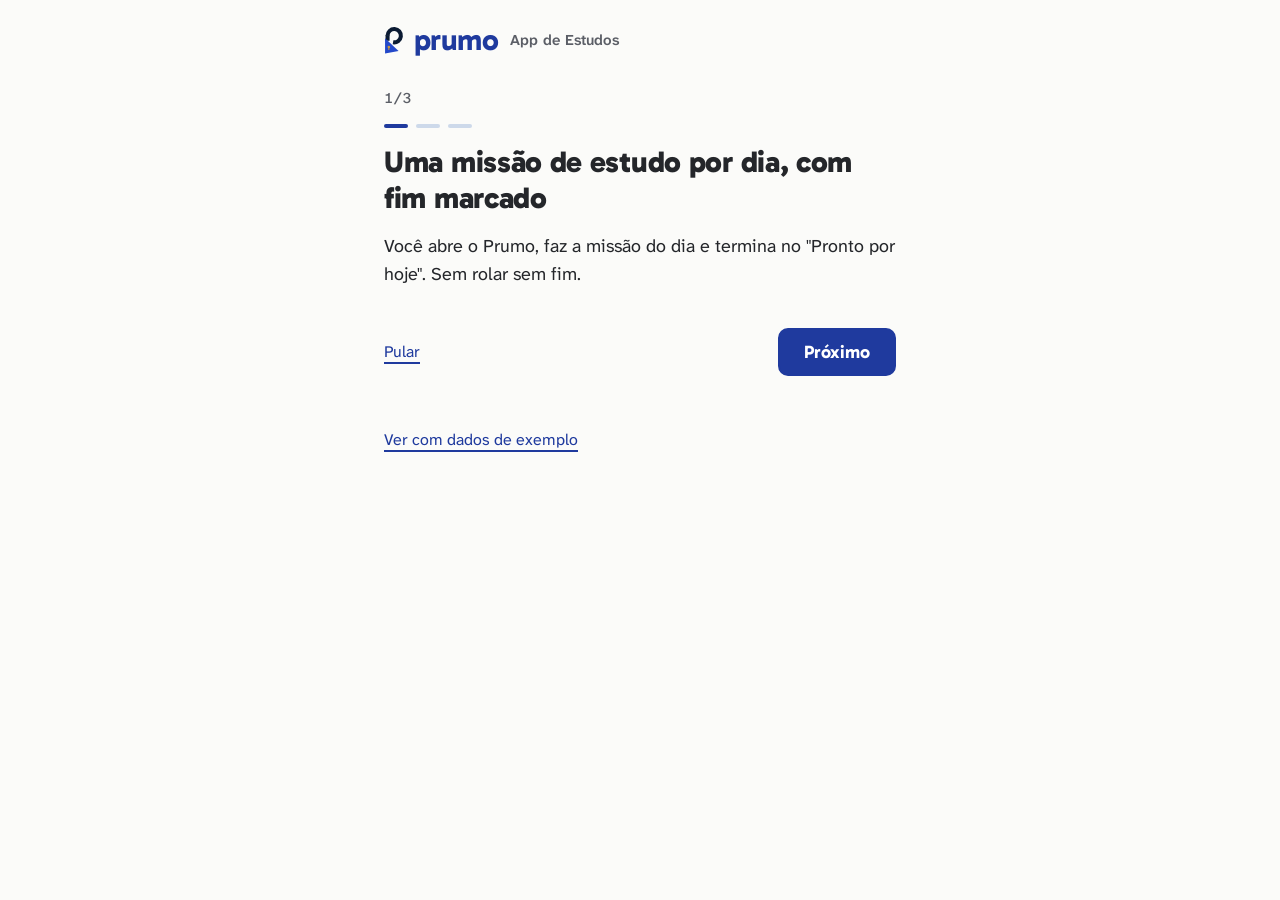
==== commit 56635c38: "Prumo v3: aba Estudar por matéria e tópico, questões reais do Enem, apostila, Perfil, onboarding e r" ====
--- a/prumo/index.html
+++ b/prumo/index.html
@@ -16,9 +16,9 @@
 <meta name="apple-mobile-web-app-capable" content="yes">
 <meta name="apple-mobile-web-app-status-bar-style" content="default">
 <meta name="apple-mobile-web-app-title" content="Prumo">
-<link rel="preconnect" href="https://fonts.googleapis.com">
-<link rel="preconnect" href="https://fonts.gstatic.com" crossorigin>
-<link rel="stylesheet" href="https://fonts.googleapis.com/css2?family=Atkinson+Hyperlegible+Mono:wght@500&family=Atkinson+Hyperlegible+Next:wght@400;600&family=Gabarito:wght@700;800&display=swap">
+<link rel="preload" href="fontes/atkinson-hyperlegible-next-400-latin.woff2" as="font" type="font/woff2" crossorigin>
+<link rel="preload" href="fontes/gabarito-700-latin.woff2" as="font" type="font/woff2" crossorigin>
+<link rel="stylesheet" href="fontes/fontes.css">
 <link rel="stylesheet" href="css/prumo.css">
 <link rel="modulepreload" href="js/app.js">
 <link rel="modulepreload" href="js/nucleo/nucleo.js">
--- a/prumo/fontes/fontes.css
+++ b/prumo/fontes/fontes.css
@@ -0,0 +1,11 @@
+/* Fontes do Prumo, servidas pelo próprio app (SIL Open Font License 1.1): Gabarito, Atkinson Hyperlegible Next e Mono. */
+@font-face { font-family: 'Atkinson Hyperlegible Mono'; font-style: normal; font-weight: 500; font-display: swap; src: url("atkinson-hyperlegible-mono-500-latin-ext.woff2") format("woff2"); unicode-range: U+0100-02BA, U+02BD-02C5, U+02C7-02CC, U+02CE-02D7, U+02DD-02FF, U+0304, U+0308, U+0329, U+1D00-1DBF, U+1E00-1E9F, U+1EF2-1EFF, U+2020, U+20A0-20AB, U+20AD-20C4, U+2113, U+2C60-2C7F, U+A720-A7FF; }
+@font-face { font-family: 'Atkinson Hyperlegible Mono'; font-style: normal; font-weight: 500; font-display: swap; src: url("atkinson-hyperlegible-mono-500-latin.woff2") format("woff2"); unicode-range: U+0000-00FF, U+0131, U+0152-0153, U+02BB-02BC, U+02C6, U+02DA, U+02DC, U+0304, U+0308, U+0329, U+2000-206F, U+20AC, U+2122, U+2191, U+2193, U+2212, U+2215, U+FEFF, U+FFFD; }
+@font-face { font-family: 'Atkinson Hyperlegible Next'; font-style: normal; font-weight: 400; font-display: swap; src: url("atkinson-hyperlegible-next-400-latin-ext.woff2") format("woff2"); unicode-range: U+0100-02BA, U+02BD-02C5, U+02C7-02CC, U+02CE-02D7, U+02DD-02FF, U+0304, U+0308, U+0329, U+1D00-1DBF, U+1E00-1E9F, U+1EF2-1EFF, U+2020, U+20A0-20AB, U+20AD-20C4, U+2113, U+2C60-2C7F, U+A720-A7FF; }
+@font-face { font-family: 'Atkinson Hyperlegible Next'; font-style: normal; font-weight: 400; font-display: swap; src: url("atkinson-hyperlegible-next-400-latin.woff2") format("woff2"); unicode-range: U+0000-00FF, U+0131, U+0152-0153, U+02BB-02BC, U+02C6, U+02DA, U+02DC, U+0304, U+0308, U+0329, U+2000-206F, U+20AC, U+2122, U+2191, U+2193, U+2212, U+2215, U+FEFF, U+FFFD; }
+@font-face { font-family: 'Atkinson Hyperlegible Next'; font-style: normal; font-weight: 600; font-display: swap; src: url("atkinson-hyperlegible-next-600-latin-ext.woff2") format("woff2"); unicode-range: U+0100-02BA, U+02BD-02C5, U+02C7-02CC, U+02CE-02D7, U+02DD-02FF, U+0304, U+0308, U+0329, U+1D00-1DBF, U+1E00-1E9F, U+1EF2-1EFF, U+2020, U+20A0-20AB, U+20AD-20C4, U+2113, U+2C60-2C7F, U+A720-A7FF; }
+@font-face { font-family: 'Atkinson Hyperlegible Next'; font-style: normal; font-weight: 600; font-display: swap; src: url("atkinson-hyperlegible-next-600-latin.woff2") format("woff2"); unicode-range: U+0000-00FF, U+0131, U+0152-0153, U+02BB-02BC, U+02C6, U+02DA, U+02DC, U+0304, U+0308, U+0329, U+2000-206F, U+20AC, U+2122, U+2191, U+2193, U+2212, U+2215, U+FEFF, U+FFFD; }
+@font-face { font-family: 'Gabarito'; font-style: normal; font-weight: 700; font-display: swap; src: url("gabarito-700-latin-ext.woff2") format("woff2"); unicode-range: U+0100-02BA, U+02BD-02C5, U+02C7-02CC, U+02CE-02D7, U+02DD-02FF, U+0304, U+0308, U+0329, U+1D00-1DBF, U+1E00-1E9F, U+1EF2-1EFF, U+2020, U+20A0-20AB, U+20AD-20C4, U+2113, U+2C60-2C7F, U+A720-A7FF; }
+@font-face { font-family: 'Gabarito'; font-style: normal; font-weight: 700; font-display: swap; src: url("gabarito-700-latin.woff2") format("woff2"); unicode-range: U+0000-00FF, U+0131, U+0152-0153, U+02BB-02BC, U+02C6, U+02DA, U+02DC, U+0304, U+0308, U+0329, U+2000-206F, U+20AC, U+2122, U+2191, U+2193, U+2212, U+2215, U+FEFF, U+FFFD; }
+@font-face { font-family: 'Gabarito'; font-style: normal; font-weight: 800; font-display: swap; src: url("gabarito-800-latin-ext.woff2") format("woff2"); unicode-range: U+0100-02BA, U+02BD-02C5, U+02C7-02CC, U+02CE-02D7, U+02DD-02FF, U+0304, U+0308, U+0329, U+1D00-1DBF, U+1E00-1E9F, U+1EF2-1EFF, U+2020, U+20A0-20AB, U+20AD-20C4, U+2113, U+2C60-2C7F, U+A720-A7FF; }
+@font-face { font-family: 'Gabarito'; font-style: normal; font-weight: 800; font-display: swap; src: url("gabarito-800-latin.woff2") format("woff2"); unicode-range: U+0000-00FF, U+0131, U+0152-0153, U+02BB-02BC, U+02C6, U+02DA, U+02DC, U+0304, U+0308, U+0329, U+2000-206F, U+20AC, U+2122, U+2191, U+2193, U+2212, U+2215, U+FEFF, U+FFFD; }
--- a/prumo/css/prumo.css
+++ b/prumo/css/prumo.css
@@ -196,33 +196,35 @@
 .sem-faixa .conteudo { padding-top: calc(var(--space-4) + var(--seguro-topo)); }
 .trilho {
   position: fixed; z-index: 4; left: 0; right: 0; bottom: 0;
-  display: grid; grid-template-columns: repeat(3, 1fr); gap: 4px; align-items: start;
-  padding: 0 var(--space-2) max(8px, var(--seguro-baixo));
-  background: var(--papel-2); border-top: 1px solid var(--pauta-forte);
+  display: grid; grid-template-columns: repeat(5, 1fr); align-items: stretch;
+  padding: 4px max(4px, env(safe-area-inset-left, 0px)) max(6px, var(--seguro-baixo)) max(4px, env(safe-area-inset-right, 0px));
+  background: var(--papel); border-top: 1px solid var(--pauta);
 }
 .trilho-marca { display: none; }
+/* aba = ícone de traço + rótulo; a atual fica em tinta, com um grifo de marca-texto atrás do ícone */
 .aba {
-  display: flex; align-items: center; justify-content: center;
-  min-height: var(--alvo); margin-top: 4px;
-  font: 700 16px/20px var(--font-display); color: var(--grafite-2); text-decoration: none;
-  background: var(--papel-2); border: 1px solid var(--pauta-forte); border-top: 0;
-  border-radius: 0 0 var(--radius-aba) var(--radius-aba);
-  -webkit-tap-highlight-color: transparent;
-}
-.aba[aria-current="page"] { background: var(--papel); color: var(--grafite); margin-top: -1px; min-height: calc(var(--alvo) + 5px); }
-.aba:focus-visible { outline-offset: -5px; }
+  display: flex; flex-direction: column; align-items: center; justify-content: center; gap: 2px;
+  min-height: 56px; min-width: 0; padding: 4px 2px;
+  font: 600 12px/16px var(--font-texto); color: var(--grafite-2); text-decoration: none;
+  -webkit-tap-highlight-color: transparent; border-radius: var(--radius-controle);
+}
+.aba-icone { display: grid; place-items: center; width: 44px; height: 28px; border-radius: 999px; }
+.aba-icone svg { width: 24px; height: 24px; fill: none; stroke: currentColor; stroke-width: 1.75; stroke-linecap: round; stroke-linejoin: round; }
+.aba-rotulo { white-space: nowrap; overflow: hidden; text-overflow: ellipsis; max-width: 100%; }
+.aba[aria-current="page"] { color: var(--tinta); }
+.aba[aria-current="page"] .aba-icone { background: var(--marca-texto); color: var(--on-marca-texto); }
+.aba:focus-visible { outline-offset: -3px; }
 @media (min-width: 960px) {
-  /* no computador, as divisórias ficam na lateral do fichário: a atual se emenda na folha pela direita */
+  /* no computador, as mesmas abas viram o trilho lateral */
   .com-abas .conteudo { margin-left: 232px; padding-left: 48px; padding-bottom: 64px; max-width: calc(44rem + 48px); }
   .trilho {
     top: 0; right: auto; width: 232px; display: flex; flex-direction: column; align-items: stretch; gap: 4px;
-    border-top: 0; border-right: 1px solid var(--pauta-forte); padding: calc(24px + var(--seguro-topo)) 0 24px 16px;
+    border-top: 0; border-right: 1px solid var(--pauta); padding: calc(24px + var(--seguro-topo)) 16px 24px;
   }
   .trilho-marca { display: flex; align-items: center; gap: 10px; padding: 4px 8px 28px; text-decoration: none; }
   .trilho-marca svg { width: 20px; height: auto; }
   .trilho-marca span { font: 700 30px/1 var(--font-display); color: var(--tinta); letter-spacing: -.02em; }
-  .aba { justify-content: flex-start; padding: 0 16px; margin: 0; border: 1px solid var(--pauta-forte); border-right: 0; border-radius: var(--radius-aba) 0 0 var(--radius-aba); }
-  .aba[aria-current="page"] { margin: 0 -1px 0 0; min-height: var(--alvo); }
+  .aba { flex-direction: row; justify-content: flex-start; gap: 10px; min-height: var(--alvo); padding: 0 8px; font-size: 15px; line-height: 20px; }
 }
 
 /* ---------------- topo das abas: marca + Ajustes; data + risquinhos ---------------- */
@@ -613,3 +615,105 @@
   .trilho, .barra, .faixas, .topo-acoes { display: none !important; }
   body { background: #fff; color: #000; }
 }
+
+/* ---------------- Teoria do tópico: a apostila na folha pautada ---------------- */
+.teoria .pagina { font-size: 18px; line-height: var(--pauta-passo); padding-bottom: var(--pauta-passo); }
+.teoria .pagina p, .teoria .pagina li { margin: 0; max-width: 64ch; }
+.teoria .pagina p + p { margin-top: var(--pauta-passo); }
+.teoria-porque { margin-bottom: var(--pauta-passo) !important; }
+.teoria-secao + .teoria-secao { margin-top: var(--pauta-passo); }
+.teoria-sub { position: relative; margin: 0 0 0; font: 700 20px/30px var(--font-display); color: var(--grafite); }
+.teoria-n { position: absolute; left: calc(var(--margem) * -1); width: calc(var(--margem) - 16px); text-align: right; font: 500 13px/30px var(--font-numeros); color: var(--grafite-2); }
+.teoria-figura { margin: var(--pauta-passo) 0; padding: 8px; background: var(--papel); border: 1px solid var(--pauta); color: var(--grafite); }
+.teoria-figura svg { display: block; width: 100%; height: auto; max-height: 340px; }
+.teoria-figura figcaption { font-size: 14px; line-height: 20px; color: var(--grafite-2); margin-top: 8px; }
+.teoria-tabela-rolagem { margin: var(--pauta-passo) 0; overflow-x: auto; background: var(--papel); }
+.teoria-tabela { border-collapse: collapse; font-size: 16px; line-height: 24px; min-width: 100%; }
+.teoria-tabela caption { text-align: left; font-size: 14px; line-height: 20px; color: var(--grafite-2); caption-side: bottom; padding-top: 8px; }
+.teoria-tabela th, .teoria-tabela td { text-align: left; padding: 6px 12px 6px 0; border-bottom: 1px solid var(--pauta); vertical-align: top; }
+.teoria-tabela th { font-weight: 600; border-bottom: 1.5px solid var(--pauta-forte); }
+.teoria-enem { margin: var(--pauta-passo) 0 0 !important; font-size: 17px; line-height: var(--pauta-passo); }
+.grifo { background: linear-gradient(to bottom, transparent 14%, var(--marca-texto) 14%, var(--marca-texto) 90%, transparent 90%); color: var(--on-marca-texto); padding: 0 3px; }
+.exemplo { margin-top: var(--pauta-passo); padding: 0 0 0 12px; border-left: 2px solid var(--tinta); background: var(--papel); }
+.exemplo-rotulo { font: 700 16px/30px var(--font-display); color: var(--tinta); }
+.exemplo-passos, .teoria-lista { margin: 0; padding-left: 1.25em; }
+.teoria-lista li + li, .exemplo-passos li + li { margin-top: 0; }
+.teoria .rodape-licenca { margin-top: var(--space-4); }
+
+/* ---------------- Hoje: saudação, risquinhos em destaque e o próximo conteúdo ---------------- */
+.saudacao { margin: var(--space-2) 0 0; font: 800 28px/34px var(--font-display); color: var(--grafite); letter-spacing: -.01em; }
+.constancia-destaque { margin: var(--space-2) 0 var(--space-4); }
+.constancia-destaque .pr-contagem { font-size: 17px; font-weight: 700; color: var(--grafite); }
+.proximo { padding: var(--space-4); border: 1.5px solid var(--tinta); border-radius: var(--radius-ficha); background: var(--ficha); display: grid; gap: var(--space-3); }
+.proximo + .bloco-titulo { margin-top: 0; }
+.proximo .manchete { margin: 0; }
+.proximo .composicao { margin: 0; }
+.proximo .botao { margin-top: var(--space-1); }
+
+/* ---------------- Estudar: o mapa (área → matéria → tópico) ---------------- */
+.mapa-area { margin-top: var(--space-6); padding-top: var(--space-4); border-top: 1px solid var(--pauta); }
+.mapa-area-titulo { font: 700 22px/28px var(--font-display); margin: 0; }
+.mapa-materia { margin: var(--space-3) 0 var(--space-2); }
+.mapa-embreve { margin: var(--space-2) 0 0; color: var(--grafite-2); }
+.etiqueta { display: inline-block; font: 600 13px/18px var(--font-texto); color: var(--grafite-2); border: 1px solid var(--pauta-forte); border-radius: var(--radius-caixa); padding: 1px 8px; margin-left: 8px; vertical-align: 3px; }
+.lista-topicos { list-style: none; margin: 0; padding: 0; }
+.lista-topicos li + li { border-top: 1px solid var(--pauta); }
+.topico-linha { display: grid; gap: 4px; padding: var(--space-3) 0; min-height: var(--alvo); color: inherit; text-decoration: none; -webkit-tap-highlight-color: transparent; }
+a.topico-linha:hover .topico-titulo { text-decoration: underline; text-decoration-color: var(--tinta); text-underline-offset: 4px; }
+.topico-titulo { font: 700 18px/24px var(--font-display); color: var(--tinta); }
+.topico-linha.inativo .topico-titulo { color: var(--grafite-2); }
+.topico-estado, .topico-progresso { font-size: 15px; line-height: 20px; color: var(--grafite-2); margin: 0; }
+.voltar-mapa { margin-bottom: var(--space-2); }
+.topico-acao { margin: var(--space-6) 0; display: grid; gap: var(--space-2); }
+.topico-motivo { margin: 0; padding: var(--space-3) var(--space-4); border: 2px dashed var(--pauta-forte); border-radius: var(--radius-controle); color: var(--grafite); }
+
+/* ---------------- Perfil ---------------- */
+.perfil-cabeca { display: flex; align-items: center; gap: var(--space-4); margin: var(--space-4) 0; }
+.avatar { width: 72px; height: 72px; border-radius: 50%; flex: none; display: grid; place-items: center; background: var(--tinta); color: var(--on-tinta); font: 700 26px/1 var(--font-display); overflow: hidden; }
+.avatar img { width: 100%; height: 100%; object-fit: cover; }
+.campo-linha { display: flex; gap: 8px; flex-wrap: wrap; align-items: center; }
+.campo-linha .campo { flex: 1 1 12rem; }
+
+/* ---------------- Onboarding (3 telas antes do primeiro uso) ---------------- */
+.onb { display: grid; gap: var(--space-4); padding-top: var(--space-6); }
+.onb-n { font: 500 15px/20px var(--font-numeros); color: var(--grafite-2); margin: 0; }
+.onb-titulo { font: 800 30px/36px var(--font-display); margin: 0; letter-spacing: -.01em; }
+.onb-texto { font-size: 18px; line-height: 28px; margin: 0; }
+.onb-pontos { display: flex; gap: 8px; }
+.onb-pontos span { width: 24px; height: 4px; border-radius: 2px; background: var(--pauta); }
+.onb-pontos span.atual { background: var(--tinta); }
+.onb-acoes { display: flex; justify-content: space-between; align-items: center; gap: 12px; margin-top: var(--space-6); }
+.pu-frase { font-size: 18px; line-height: 28px; margin: var(--space-2) 0 var(--space-4); }
+.teoria-rodape { margin-top: var(--space-6); } .teoria-rodape a { color: var(--tinta); }
+
+/* ---------------- Hoje: "Hoje vence" e meta da semana ---------------- */
+.vence-hoje { margin: 0 0 var(--space-4); }
+.semana { margin-top: var(--space-6); padding-top: var(--space-4); border-top: 1px solid var(--pauta); }
+.semana-texto { margin: 0 0 var(--space-3); }
+.semana-marcas { list-style: none; margin: 0; padding: 0; display: grid; grid-template-columns: repeat(7, 1fr); gap: 6px; }
+.semana-marcas li { display: grid; justify-items: center; gap: 4px; font-size: 13px; line-height: 16px; color: var(--grafite-2); }
+.semana-marcas .marca { width: 100%; max-width: 40px; height: 10px; border: 1.5px solid var(--pauta-forte); border-radius: var(--radius-caixa); }
+.semana-marcas li.folga .marca { border-style: dashed; }
+.semana-marcas li.feito .marca { background: var(--tinta); border-color: var(--tinta); }
+.semana-marcas li.hoje .dia { color: var(--grafite); font-weight: 600; }
+
+/* ---------------- Perfil: coleção de vistos ---------------- */
+.colecao-nav { display: flex; align-items: center; justify-content: space-between; gap: 8px; }
+.colecao-nav .link[aria-disabled="true"] { color: var(--grafite-2); text-decoration-color: var(--pauta-forte); cursor: default; }
+.colecao-mes { margin: 0; font-weight: 600; text-transform: none; }
+.calendario { width: 100%; border-collapse: collapse; table-layout: fixed; margin: var(--space-2) 0 var(--space-3); }
+.calendario th { font: 600 13px/18px var(--font-texto); color: var(--grafite-2); padding: 4px 0; }
+.calendario td { height: 44px; text-align: center; vertical-align: top; border-top: 1px solid var(--pauta); position: relative; }
+.calendario td.hoje .cal-n { color: var(--tinta); font-weight: 700; }
+.cal-n { display: block; font: 500 13px/18px var(--font-numeros); color: var(--grafite-2); padding-top: 2px; }
+.mini-visto { display: inline-grid; place-items: center; width: 22px; height: 18px; margin-top: 1px; border: 1.5px solid var(--carimbo); border-radius: 3px; color: var(--carimbo); font: 800 11px/1 var(--font-display); transform: rotate(-6deg); }
+
+/* ---------------- retorno diário: recomeço, quando e onde, amanhã ---------------- */
+.recomeco { margin: 0 0 var(--space-4); padding: var(--space-3) var(--space-4); border: 1px solid var(--pauta-forte); border-radius: var(--radius-ficha); background: var(--ficha); }
+.recomeco p { margin: 4px 0 0; }
+.intencao { margin: 0 0 var(--space-4); font-weight: 600; }
+.quando .escolhas { margin-bottom: 8px; }
+.quando .botao-sec { margin-top: 8px; }
+.amanha { margin: var(--space-6) 0; padding-top: var(--space-4); border-top: 1px solid var(--pauta); }
+.amanha-enunciado { max-height: 18rem; overflow: auto; }
+.amanha-enunciado img { max-width: 100%; height: auto; }
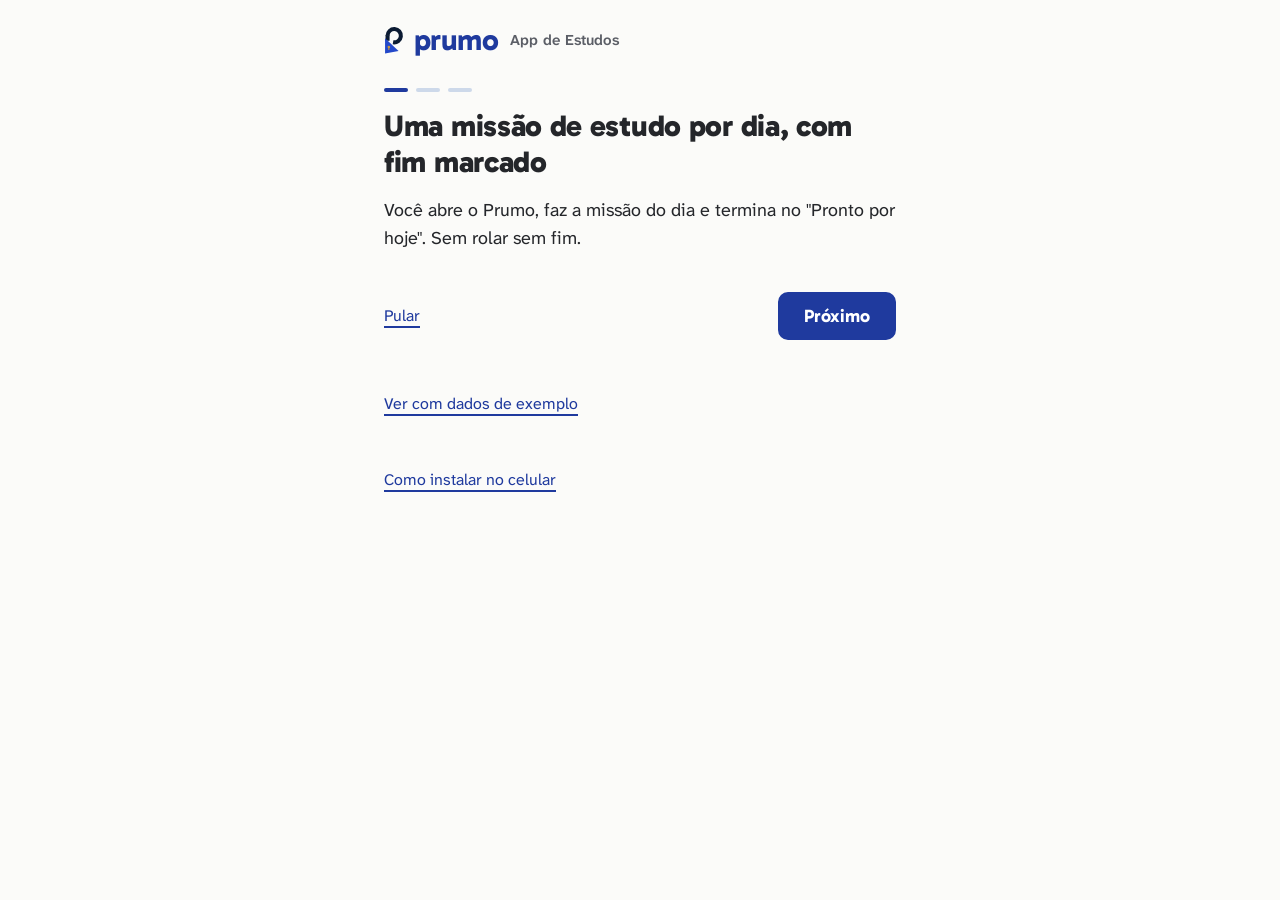
==== commit e673986e: "Prumo v8: apostilas com imagens, termos e Confira; cor por área; instalação - Apostilas: termos ante" ====
--- a/prumo/index.html
+++ b/prumo/index.html
@@ -4,7 +4,7 @@
 <meta charset="utf-8">
 <meta name="viewport" content="width=device-width, initial-scale=1, viewport-fit=cover">
 <meta name="theme-color" content="#fbfbf9" media="(prefers-color-scheme: light)">
-<meta name="theme-color" content="#1b1e24" media="(prefers-color-scheme: dark)">
+<meta name="theme-color" content="#15171c" media="(prefers-color-scheme: dark)">
 <meta name="color-scheme" content="light dark">
 <meta name="description" content="Prumo · App de Estudos: uma missão curta nos dias que você escolhe, com pergunta antes de ler, questões do Enem e fim projetado. Seus dados ficam no seu aparelho.">
 <title>Prumo · App de Estudos</title>
--- a/prumo/css/prumo.css
+++ b/prumo/css/prumo.css
@@ -32,8 +32,13 @@
   --latao: #c8963e;
   --foco: var(--tinta);
   --scrim: rgba(36, 38, 42, .48);
+  --area-mt: #c2462e; --area-lc: #2f7d55; --area-cn: #1d7a9a; --area-ch: #9a6418;   /* cor só no ícone de cada área */
   --marca-anel: #0B1B33;          /* símbolo sem alteração: anel marinho no claro… */
   --marca-esquadro: #2348C9;
+  /* apostila: capa em tinta e quadro "No Enem" em marca-texto claro; no escuro, capa em papel de trás
+     com fio de tinta e "No Enem" na ficha com o rótulo grifado (nada claro e grande no escuro) */
+  --apostila-capa-fundo: #1f3a9e; --apostila-capa-texto: #ffffff; --apostila-capa-selo: #ffffff; --apostila-capa-fio: #1f3a9e;
+  --quadro-enem-fundo: color-mix(in srgb, #ffe76a 38%, #ffffff); --quadro-enem-borda: transparent; --quadro-enem-grifo: transparent;
 
   --font-display: Gabarito, "Atkinson Hyperlegible Next", system-ui, sans-serif;
   --font-texto: "Atkinson Hyperlegible Next", "Segoe UI", system-ui, sans-serif;
@@ -53,26 +58,32 @@
 }
 @media (prefers-color-scheme: dark) {
   :root:not([data-theme="light"]) {
-    --papel: #1b1e24; --papel-2: #23272f; --ficha: #262b34;
-    --pauta: #33405a; --pauta-forte: #56637a; --margem-caderno: #7d4757;
-    --grafite: #ecece7; --grafite-2: #a9aeb8;
+    --papel: #15171c; --papel-2: #1d2027; --ficha: #21252d;
+    --pauta: #2e3646; --pauta-forte: #586379; --margem-caderno: #7d4757;
+    --grafite: #e9e8e3; --grafite-2: #a3a9b4;
     --tinta: #9db3ff; --on-tinta: #10183a;
-    --marca-texto: #e2cd4f; --on-marca-texto: #16181b;
+    --marca-texto: #d4c15a; --on-marca-texto: #15171c;
     --carimbo: #b9a3f0;
     --scrim: rgba(5, 7, 10, .62);
+    --area-mt: #f2937c; --area-lc: #7fd0a2; --area-cn: #78c6e3; --area-ch: #e3b06a;
     --marca-anel: #FFFFFF;        /* …e branco no escuro (prumo-simbolo-negativo.svg) */
+    --apostila-capa-fundo: var(--papel-2); --apostila-capa-texto: var(--grafite); --apostila-capa-selo: var(--tinta); --apostila-capa-fio: var(--tinta);
+    --quadro-enem-fundo: var(--ficha); --quadro-enem-borda: var(--pauta-forte); --quadro-enem-grifo: var(--marca-texto);
     color-scheme: dark;
   }
 }
 :root[data-theme="dark"] {
-  --papel: #1b1e24; --papel-2: #23272f; --ficha: #262b34;
-  --pauta: #33405a; --pauta-forte: #56637a; --margem-caderno: #7d4757;
-  --grafite: #ecece7; --grafite-2: #a9aeb8;
+  --papel: #15171c; --papel-2: #1d2027; --ficha: #21252d;
+  --pauta: #2e3646; --pauta-forte: #586379; --margem-caderno: #7d4757;
+  --grafite: #e9e8e3; --grafite-2: #a3a9b4;
   --tinta: #9db3ff; --on-tinta: #10183a;
-  --marca-texto: #e2cd4f; --on-marca-texto: #16181b;
+  --marca-texto: #d4c15a; --on-marca-texto: #15171c;
   --carimbo: #b9a3f0;
   --scrim: rgba(5, 7, 10, .62);
+  --area-mt: #f2937c; --area-lc: #7fd0a2; --area-cn: #78c6e3; --area-ch: #e3b06a;
   --marca-anel: #FFFFFF;
+  --apostila-capa-fundo: var(--papel-2); --apostila-capa-texto: var(--grafite); --apostila-capa-selo: var(--tinta); --apostila-capa-fio: var(--tinta);
+  --quadro-enem-fundo: var(--ficha); --quadro-enem-borda: var(--pauta-forte); --quadro-enem-grifo: var(--marca-texto);
   color-scheme: dark;
 }
 
@@ -208,15 +219,20 @@
   font: 600 12px/16px var(--font-texto); color: var(--grafite-2); text-decoration: none;
   -webkit-tap-highlight-color: transparent; border-radius: var(--radius-controle);
 }
-.aba-icone { display: grid; place-items: center; width: 44px; height: 28px; border-radius: 999px; }
+.aba-icone { display: grid; place-items: center; width: 44px; height: 28px; border-radius: 4px; }   /* grifo de marca-texto: retângulo, nunca pílula */
 .aba-icone svg { width: 24px; height: 24px; fill: none; stroke: currentColor; stroke-width: 1.75; stroke-linecap: round; stroke-linejoin: round; }
 .aba-rotulo { white-space: nowrap; overflow: hidden; text-overflow: ellipsis; max-width: 100%; }
 .aba[aria-current="page"] { color: var(--tinta); }
 .aba[aria-current="page"] .aba-icone { background: var(--marca-texto); color: var(--on-marca-texto); }
 .aba:focus-visible { outline-offset: -3px; }
 @media (min-width: 960px) {
-  /* no computador, as mesmas abas viram o trilho lateral */
-  .com-abas .conteudo { margin-left: 232px; padding-left: 48px; padding-bottom: 64px; max-width: calc(44rem + 48px); }
+  /* no computador, as mesmas abas viram o trilho lateral; a coluna fica no centro do espaço à direita dele */
+  .com-abas { padding-left: 232px; }
+  .com-abas .conteudo { margin-left: auto; margin-right: auto; padding-left: 48px; padding-right: 48px; padding-bottom: 64px; max-width: calc(44rem + 96px); }
+  body:not(.modo-missao) .faixas { margin-left: 232px; }   /* as faixas começam depois do trilho, nunca por baixo dele */
+  /* o trilho já tem a marca: a do topo das abas some (no Hoje, fica a data) */
+  .com-abas .linha-topo .marca-prumo { display: none; }
+  .com-abas .linha-topo:not(:has(> :not(.marca-prumo))) { display: none; }
   .trilho {
     top: 0; right: auto; width: 232px; display: flex; flex-direction: column; align-items: stretch; gap: 4px;
     border-top: 0; border-right: 1px solid var(--pauta); padding: calc(24px + var(--seguro-topo)) 16px 24px;
@@ -313,7 +329,17 @@
 .topo-linha { display: flex; align-items: center; justify-content: space-between; gap: 8px; min-height: var(--alvo); }
 .topo-etapa { flex: 1 1 auto; min-width: 0; margin: 0; font: 600 16px/24px var(--font-texto); }
 .topo-acoes { display: flex; align-items: center; gap: 16px; flex: 0 0 auto; }
-.topo-medidor { margin-top: var(--space-3); }
+/* régua e medidor lado a lado quando cabem (no celular, o medidor desce para a linha de baixo) */
+.topo-progresso { display: flex; flex-wrap: wrap; align-items: flex-start; gap: 12px 20px; }
+.topo-progresso .pr-regua { flex: 1 1 16rem; width: auto; }
+.topo-medidor { flex: 0 1 auto; margin-top: 2px; }
+/* no tópico de prática: a régua só na etapa Questões, com "faltam N" e as duas casas na mesma linha */
+.topo-topico .topo-progresso { display: grid; grid-template-columns: minmax(0, 1fr) auto; align-items: center; gap: 6px 16px; }
+.topo-topico .topo-progresso .pr-regua, .topo-topico .topo-medidor, .topo-topico .medidor { display: contents; }
+.topo-topico .pr-regua-barra { grid-column: 1 / -1; }
+.topo-topico .pr-regua-legenda { grid-column: 1; grid-row: 2; margin-top: 0; }
+.topo-topico .casas { grid-column: 2; grid-row: 2; font-size: 13px; line-height: 16px; }
+.topo-topico .medidor-texto { grid-column: 1 / -1; font-size: 13px; line-height: 16px; }
 
 /* Regua: progresso em passos; preenchimento tinta .82 por baixo dos traços de 1, 5 e 10 */
 .pr-regua { width: 100%; margin-top: 4px; }
@@ -325,17 +351,15 @@
 .pr-regua-marcas { position: absolute; inset: 0; display: grid; grid-template-columns: repeat(var(--passos, 5), 1fr); }
 .pr-regua-marcas span { border-right: 1.5px solid var(--grafite); }
 .pr-regua-marcas span:last-child { border-right: 0; }
-.pr-regua-legenda { display: flex; justify-content: space-between; gap: 12px; margin-top: 4px; font: 600 13px/16px var(--font-texto); color: var(--grafite-2); font-variant-numeric: tabular-nums; }
+.pr-regua-legenda { display: flex; justify-content: space-between; flex-wrap: wrap; gap: 0 12px; margin-top: 4px; font: 600 13px/16px var(--font-texto); color: var(--grafite-2); font-variant-numeric: tabular-nums; }
 
 /* medidor de duas casas (só nos passos que contam) */
 .medidor { display: flex; align-items: center; flex-wrap: wrap; gap: 4px 12px; font-size: 13px; line-height: 16px; }
-.casas { display: inline-flex; gap: 6px; }
-.casa {
-  display: inline-flex; align-items: center; gap: 6px; height: 26px; padding: 0 8px 0 6px;
-  border: 1px solid var(--pauta-forte); border-radius: var(--radius-caixa); color: var(--grafite-2); font-weight: 600;
-}
-.casa::before { content: ""; width: 10px; height: 10px; border: 1.5px solid var(--grafite); border-radius: 2px; }
-.casa.cheia { color: var(--grafite); border-color: var(--grafite); }
+/* cada casa é um traço de régua com o rótulo ao lado: sem moldura (não é botão, nem caixa de marcar, nem a trilha) */
+.casas { display: inline-flex; gap: 14px; }
+.casa { display: inline-flex; align-items: center; gap: 6px; min-height: 24px; color: var(--grafite-2); font-weight: 600; }
+.casa::before { content: ""; width: 20px; height: 8px; border: 1.5px solid var(--grafite-2); border-radius: 2px; }
+.casa.cheia { color: var(--grafite); }
 .casa.cheia::before { background: var(--tinta); border-color: var(--tinta); }
 .medidor-texto { color: var(--grafite); font-weight: 600; }
 
@@ -414,7 +438,7 @@
 .linha-nivel { display: flex; align-items: center; gap: 12px; flex-wrap: wrap; }
 
 /* nível do capítulo: uma régua curta de 5 passos com o nome ao lado (nunca o número) */
-.nivel { display: inline-grid; grid-template-columns: repeat(5, 22px); height: 16px; border: 1.5px solid var(--grafite); border-radius: var(--radius-caixa); overflow: hidden; }
+.nivel { display: inline-grid; grid-template-columns: repeat(5, 22px); height: 16px; border: 1.5px solid var(--grafite); border-radius: 2px; overflow: hidden; }
 .nivel i { display: block; position: relative; border-right: 1.5px solid var(--grafite); }
 .nivel i:last-child { border-right: 0; }
 .nivel i.cheio::after { content: ""; position: absolute; inset: 0; background: var(--tinta); opacity: .82; }
@@ -456,7 +480,7 @@
   font: 500 13px/30px var(--font-numeros); color: var(--grafite-2);
 }
 .par.ancora .par-n { color: var(--tinta); }
-.par-texto { font-size: 18px; line-height: var(--pauta-passo); max-width: 64ch; }
+.par-texto { font-size: 18px; line-height: var(--pauta-passo); max-width: 35rem; }   /* cerca de 62 caracteres por linha */
 .par-texto p { margin: 0; }
 .par-texto figure { margin: var(--pauta-passo) 0; background: var(--papel); }
 .par-texto .tabela-equipe { background: var(--papel); }
@@ -474,9 +498,11 @@
 .nota-margem { font-size: 15px; line-height: var(--pauta-passo); color: var(--grafite-2); margin: 0; font-style: italic; }
 .nota-dia { font-style: normal; }
 @media (min-width: 1100px) {
-  .missao-leitura .missao { max-width: calc(var(--coluna) + 240px); }
-  .par { display: grid; grid-template-columns: minmax(0, 64ch) 220px; column-gap: 24px; }
-  .par-notas { grid-column: 2; grid-row: 1; }
+  /* a margem das notas só existe quando há nota; sem nota, o texto usa a coluna inteira (cerca de 60 caracteres) */
+  main.missao-leitura:has(.par-notas) { max-width: calc(var(--coluna) + 240px); }
+  .par:has(.par-notas) { display: grid; grid-template-columns: minmax(0, 35rem) 220px; column-gap: 24px; }
+  .par:has(.par-notas) .par-notas { grid-column: 2; grid-row: 1; }
+  .folha .par:has(.par-notas) { display: block; }
 }
 .pe { text-align: center; color: var(--grafite-2); font: 500 13px/16px var(--font-numeros); margin: 28px 0 0; padding-top: 12px; border-top: 1px solid var(--pauta); }
 .nota-pagina { margin-top: 28px; }
@@ -544,6 +570,11 @@
 .pr-visto-palavra { font: 800 36px/36px var(--font-display); letter-spacing: .08em; text-transform: uppercase; }   /* "VISTO", como no carimbo */
 .pr-visto-data { font: 500 14px/18px var(--font-numeros); font-variant-numeric: tabular-nums; }
 .pr-visto-obs { font: 600 13px/16px var(--font-texto); }
+/* Troféu da Prova do caderno: o mesmo carimbo, com a taça em traço; "Troféu" em caixa normal (só VISTO vai em maiúsculas) */
+.pr-trofeu { gap: 4px; padding: 12px 22px 10px; }
+.pr-trofeu-taca { width: 34px; height: 34px; fill: none; stroke: currentColor; stroke-width: 1.6; stroke-linecap: round; stroke-linejoin: round; }
+.pr-trofeu-palavra { font: 800 28px/30px var(--font-display); letter-spacing: -.01em; }
+.secao .pr-visto-lugar { margin: 4px 0 12px; }
 @media (prefers-reduced-motion: no-preference) { .pr-visto.is-novo { animation: pr-carimbar 140ms cubic-bezier(.2, 0, 0, 1) both; } }
 @keyframes pr-carimbar { from { opacity: 0; transform: rotate(-4deg) scale(1.06); } to { opacity: 1; transform: rotate(-4deg) scale(1); } }
 
@@ -566,6 +597,11 @@
 .escolha .marcador { width: 30px; height: 20px; border: 1.5px solid var(--grafite); border-radius: var(--radius-bolha); flex: 0 0 auto; }
 .escolha input:checked + .marcador { background: var(--tinta); border-color: var(--tinta); }
 .escolha input:focus-visible + .marcador { outline: 3px solid var(--foco); outline-offset: 3px; }
+/* caixa de marcar (vale mais de uma): quadrado com ✓, para não parecer a bolha de escolha única */
+.escolha input[type="checkbox"] + .marcador { display: grid; place-items: center; width: 22px; height: 22px; margin: 0 4px; border-radius: var(--radius-caixa); }
+.escolha input[type="checkbox"]:checked + .marcador::after { content: ""; width: 6px; height: 11px; margin-top: -2px; border: solid var(--on-tinta); border-width: 0 2.5px 2.5px 0; transform: rotate(45deg); }
+.escolha input:disabled + .marcador { border-style: dashed; border-color: var(--pauta-forte); }
+.escolha:has(input:disabled) { cursor: default; color: var(--grafite-2); }
 .aviso-escolha { margin: 0 0 8px 42px; color: var(--grafite-2); font-size: 14px; line-height: 20px; }
 .chips { display: flex; flex-wrap: wrap; gap: 8px; margin: 0; padding: 0; list-style: none; }
 .chip { position: relative; }
@@ -577,6 +613,9 @@
 .chip input:checked + span { background: var(--tinta); border-color: var(--tinta); color: var(--on-tinta); }
 .chip input:focus-visible + span { outline: 3px solid var(--foco); outline-offset: 3px; }
 .chip input:disabled + span { border-style: dashed; color: var(--grafite-2); cursor: default; }
+.chips-dias { display: grid; grid-template-columns: repeat(7, minmax(0, 1fr)); gap: 6px; }
+.chips-dias .chip label { display: block; }
+.chips-dias .chip span { display: flex; width: 100%; min-width: 0; padding: 0 2px; }
 .campo-data { max-width: 220px; }
 .ajuda-campo { color: var(--grafite-2); font-size: 14px; line-height: 20px; margin: 6px 0 0; }
 .alarme-texto { font: 600 20px/28px var(--font-texto); padding: 16px 0; border-top: 1px solid var(--pauta); border-bottom: 1px solid var(--pauta); margin: 16px 0; }
@@ -584,9 +623,22 @@
 .acoes-pu .botao, .acoes-pu .botao-sec { width: 100%; }
 .erro-campo { color: var(--grafite); font-weight: 600; font-size: 14px; margin: 8px 0 0; }
 
-/* ---------------- zoom de imagem (tela cheia) ---------------- */
-.zoom-corpo { overflow: auto; flex: 1 1 auto; background: #FFFFFF; color: #24262a; --foco: #1f3a9e; touch-action: pan-x pan-y pinch-zoom; }
+/* ---------------- zoom de imagem (tela cheia) ----------------
+   A área branca enche a folha entre o título e os controles; a figura fica no meio quando cabe e rola
+   nos dois sentidos quando não cabe (margem automática de item flex: nada fica fora do alcance).
+   No celular, a folha é a tela inteira, sem margem: a figura abre maior do que na página. */
+.folha:has(.zoom-corpo) { max-width: min(1200px, calc(100vw - 48px)); }
+.folha-corpo:has(> .zoom-corpo) { display: flex; flex-direction: column; padding: 0; overflow: hidden; }
+.zoom-corpo { overflow: auto; flex: 1 1 auto; min-height: 0; display: flex; background: #FFFFFF; color: #24262a; --foco: #1f3a9e; touch-action: pan-x pan-y pinch-zoom; overscroll-behavior: contain; }
+.zoom-quadro { flex: none; margin: auto; padding: 8px; }
 .zoom-corpo img, .zoom-corpo svg { display: block; max-width: none; height: auto; margin: 0 auto; color: #24262a; }
+@media (max-width: 719.98px) {
+  .folha:has(.zoom-corpo) {
+    max-width: none; height: 100vh; height: 100dvh; max-height: none;
+    border-top: 0; border-radius: 0; padding-top: var(--seguro-topo);
+  }
+  .zoom-quadro { padding: 0; }
+}
 .zoom-controles { display: flex; gap: 8px; }
 .zoom-controles > * { flex: 1 1 0; }
 
@@ -597,6 +649,8 @@
 .lista-fios > li { padding: 12px 0; border-top: 1px solid var(--pauta); }
 .lista-fios > li:last-child { border-bottom: 1px solid var(--pauta); }
 .lista-fios .titulo-pequeno { margin: 4px 0 6px; }
+/* Caderno de erros: um grupo por fonte (o caderno, cada tópico de prática); o primeiro cola nas subabas */
+.erros-grupos > .secao:first-child { margin-top: 0; }
 .subabas { display: flex; gap: 4px; border-bottom: 1px solid var(--pauta-forte); margin: 12px 0 16px; overflow-x: auto; }
 .subaba { min-height: var(--alvo); padding: 0 12px; display: inline-flex; align-items: center; color: var(--grafite-2); text-decoration: none; font: 700 16px/20px var(--font-display); position: relative; white-space: nowrap; }
 .subaba[aria-current="page"] { color: var(--grafite); }
@@ -616,29 +670,111 @@
   body { background: #fff; color: #000; }
 }
 
-/* ---------------- Teoria do tópico: a apostila na folha pautada ---------------- */
-.teoria .pagina { font-size: 18px; line-height: var(--pauta-passo); padding-bottom: var(--pauta-passo); }
-.teoria .pagina p, .teoria .pagina li { margin: 0; max-width: 64ch; }
-.teoria .pagina p + p { margin-top: var(--pauta-passo); }
-.teoria-porque { margin-bottom: var(--pauta-passo) !important; }
-.teoria-secao + .teoria-secao { margin-top: var(--pauta-passo); }
-.teoria-sub { position: relative; margin: 0 0 0; font: 700 20px/30px var(--font-display); color: var(--grafite); }
-.teoria-n { position: absolute; left: calc(var(--margem) * -1); width: calc(var(--margem) - 16px); text-align: right; font: 500 13px/30px var(--font-numeros); color: var(--grafite-2); }
-.teoria-figura { margin: var(--pauta-passo) 0; padding: 8px; background: var(--papel); border: 1px solid var(--pauta); color: var(--grafite); }
+/* ---------------- Apostila do tópico: material impresso, não o caderno ----------------
+   Três superfícies, três papéis: o caderno pautado é do aluno; a prova é o caderno do Enem;
+   a apostila é folha branca impressa, com capa, sumário, exemplos e quadros. Sem sombra:
+   o contorno é o fio de 1 px; rótulos em caixa normal e negrito, como .rotulo. */
+.apostila { margin: 0 0 var(--space-4); background: var(--ficha); border: 1px solid var(--pauta-forte); border-radius: var(--radius-ficha); overflow: clip; }
+.apostila .cabeco { display: none; }
+.apostila-capa { background: var(--apostila-capa-fundo); color: var(--apostila-capa-texto); border-bottom: 3px solid var(--apostila-capa-fio); padding: 14px 16px 12px; }
+.apostila-selo { margin: 0 0 6px; font: 700 14px/20px var(--font-texto); color: var(--apostila-capa-selo); }
+.apostila .apostila-titulo { margin: 0; font: 800 24px/30px var(--font-display); color: inherit; letter-spacing: -.01em; text-wrap: balance; }
+.apostila-base { margin: 8px 0 0; font-size: 15px; line-height: 21px; }
+.apostila-base cite { font-style: italic; font-weight: 600; }
+.apostila-dados { margin: 6px 0 0; font: 600 14px/20px var(--font-texto); }
+.teoria-secao, .apostila-quadro { scroll-margin-top: 16px; }
+.teoria-sub[tabindex="-1"]:focus, .quadro-rotulo[tabindex="-1"]:focus { outline: none; }
+
+/* sumário: índice que leva a cada seção (botões, não href="#": o roteador usa o hash) */
+.apostila-sumario { padding: 4px 16px; border-bottom: 1px dashed var(--pauta-forte); }
+.sumario-abrir {
+  display: flex; align-items: center; justify-content: space-between; gap: 12px; width: 100%; min-height: var(--alvo);
+  padding: 0; border: 0; background: none; color: var(--tinta); font: 600 16px/22px var(--font-texto); text-align: left; cursor: pointer;
+}
+.sumario-abrir::after { content: "+"; flex: none; width: 24px; text-align: center; font: 400 24px/1 var(--font-texto); }
+.apostila-sumario.aberto .sumario-abrir::after { content: "−"; }
+.sumario-rotulo { margin: 0 0 4px; }
+.sumario-lista { list-style: none; margin: 0 0 8px; padding: 0; }
+.sumario-lista li + li { border-top: 1px solid var(--pauta); }
+.sumario-item {
+  display: flex; align-items: baseline; gap: 10px; width: 100%; min-height: var(--alvo); padding: 13px 0;
+  border: 0; background: none; color: var(--grafite); font: 400 16px/22px var(--font-texto); text-align: left; cursor: pointer;
+}
+.sumario-item > span:last-child { text-decoration: underline; text-decoration-color: var(--pauta-forte); text-decoration-thickness: 1px; text-underline-offset: 4px; }
+.sumario-n { flex: none; min-width: 1.5em; font: 500 14px/22px var(--font-numeros); color: var(--grafite-2); }
+.sumario-item[aria-current] { color: var(--tinta); font-weight: 700; }
+.sumario-item[aria-current] > span:last-child { text-decoration-color: var(--tinta); text-decoration-thickness: 2px; }
+.sumario-item[aria-current] .sumario-n { color: var(--tinta); }
+@media (max-width: 719.98px) {
+  .apostila-sumario:not(.aberto) .sumario-lista, .sumario-rotulo { display: none; }
+  .apostila-base { display: none; }   /* no celular, a capa é selo, título e dados; o livro de origem está nas Fontes, no fim */
+}
+@media (min-width: 720px) { .sumario-abrir { display: none; } .apostila-sumario { padding-top: 14px; } }
+
+.apostila-corpo { padding: 16px 16px 20px; font-size: 18px; line-height: 1.6; }
+.apostila-corpo p { margin: 0 0 12px; max-width: 64ch; }
+.apostila-abre { padding-bottom: 14px; border-bottom: 1px solid var(--pauta); }
+.teoria-secao + .teoria-secao { margin-top: 8px; }
+.teoria-sub { display: flex; align-items: flex-start; gap: 10px; margin: 24px 0 10px; font: 700 21px/28px var(--font-display); color: var(--grafite); }
+.teoria-n { flex: none; display: inline-grid; place-items: center; width: 28px; height: 28px; border-radius: var(--radius-caixa); background: var(--tinta); color: var(--on-tinta); font: 500 15px/1 var(--font-numeros); }
+.teoria-figura { margin: 16px 0; color: var(--grafite); }
 .teoria-figura svg { display: block; width: 100%; height: auto; max-height: 340px; }
 .teoria-figura figcaption { font-size: 14px; line-height: 20px; color: var(--grafite-2); margin-top: 8px; }
-.teoria-tabela-rolagem { margin: var(--pauta-passo) 0; overflow-x: auto; background: var(--papel); }
-.teoria-tabela { border-collapse: collapse; font-size: 16px; line-height: 24px; min-width: 100%; }
-.teoria-tabela caption { text-align: left; font-size: 14px; line-height: 20px; color: var(--grafite-2); caption-side: bottom; padding-top: 8px; }
-.teoria-tabela th, .teoria-tabela td { text-align: left; padding: 6px 12px 6px 0; border-bottom: 1px solid var(--pauta); vertical-align: top; }
-.teoria-tabela th { font-weight: 600; border-bottom: 1.5px solid var(--pauta-forte); }
-.teoria-enem { margin: var(--pauta-passo) 0 0 !important; font-size: 17px; line-height: var(--pauta-passo); }
-.grifo { background: linear-gradient(to bottom, transparent 14%, var(--marca-texto) 14%, var(--marca-texto) 90%, transparent 90%); color: var(--on-marca-texto); padding: 0 3px; }
-.exemplo { margin-top: var(--pauta-passo); padding: 0 0 0 12px; border-left: 2px solid var(--tinta); background: var(--papel); }
-.exemplo-rotulo { font: 700 16px/30px var(--font-display); color: var(--tinta); }
+.teoria-tabela-rolagem { margin: 16px 0; overflow-x: auto; border: 1px solid var(--pauta); border-radius: var(--radius-caixa); }
+.teoria-tabela { border-collapse: collapse; font-size: 16px; line-height: 23px; min-width: 100%; }
+.teoria-tabela caption { text-align: left; font-size: 14px; line-height: 20px; color: var(--grafite-2); caption-side: bottom; padding: 8px 10px; }
+.teoria-tabela th, .teoria-tabela td { text-align: left; padding: 7px 10px; border-bottom: 1px solid var(--pauta); vertical-align: top; }
+.teoria-tabela th { font-weight: 600; background: color-mix(in srgb, var(--tinta) 9%, var(--ficha)); border-bottom: 1.5px solid var(--pauta-forte); }
+.grifo { background: linear-gradient(to bottom, transparent 14%, var(--marca-texto) 14%, var(--marca-texto) 90%, transparent 90%); color: var(--on-marca-texto); padding: 0 3px; -webkit-box-decoration-break: clone; box-decoration-break: clone; }
+/* exemplo resolvido: no celular, uma faixa de papel de trás de borda a borda (sem caixa dentro de caixa) */
+.exemplo { margin: 16px -16px; padding: 12px 16px; background: var(--papel-2); border-top: 1px solid var(--pauta); border-bottom: 1px solid var(--pauta); font-size: 17px; line-height: 1.55; }
+.apostila-corpo .exemplo p { margin: 0; }
+.exemplo-rotulo { margin: 0 0 6px !important; font: 700 15px/20px var(--font-texto); color: var(--tinta); }
+.exemplo-res { margin: 10px 0 2px !important; font: 700 15px/20px var(--font-texto); color: var(--grafite-2); }
 .exemplo-passos, .teoria-lista { margin: 0; padding-left: 1.25em; }
-.teoria-lista li + li, .exemplo-passos li + li { margin-top: 0; }
-.teoria .rodape-licenca { margin-top: var(--space-4); }
+.exemplo-passos li + li { margin-top: 4px; }
+.teoria-lista li + li { margin-top: 4px; }
+.apostila-quadro { margin: 16px 0; padding: 12px 14px; border-radius: var(--radius-caixa); font-size: 17px; line-height: 1.5; }
+.apostila-corpo .apostila-quadro p { margin: 0; }
+.quadro-rotulo { margin: 0 0 4px !important; font: 700 15px/20px var(--font-display); }
+.quadro-enem { background: var(--quadro-enem-fundo); border: 1px solid var(--quadro-enem-borda); }
+.quadro-enem .grifo { background: linear-gradient(to bottom, transparent 14%, var(--quadro-enem-grifo) 14%, var(--quadro-enem-grifo) 90%, transparent 90%); }
+.quadro-cuidado { margin-top: 24px; background: var(--papel); border: 1px solid var(--pauta-forte); }
+.quadro-resumo { border: 1.5px solid var(--tinta); background: var(--papel); }
+.teoria .rodape-licenca { margin: 0; padding: 0 16px 16px; }
+.apostila .teoria-rodape { margin: 0; padding: 12px 16px 0; border-top: 1px solid var(--pauta); }
+
+/* Trilha do tópico: Aquecer → Apostila → Questões → Visto (ou Registro, no estudo por conta própria).
+   Mostra onde o aluno está; não é botão nem aba: sem caixa, número e rótulo, a etapa atual sublinhada
+   em tinta (3 px, como a subaba atual), as feitas com ✓ em grafite, um traço fino entre as etapas. */
+.trilha { list-style: none; display: flex; align-items: center; margin: 0 0 12px; padding: 0; font: 600 14px/20px var(--font-texto); color: var(--grafite-2); }
+.trilha li { display: flex; align-items: center; min-width: 0; white-space: nowrap; }
+.trilha li + li { flex: 1 1 auto; }
+.trilha li + li::before { content: ""; flex: 1 1 auto; min-width: 8px; margin: 0 8px; border-top: 1.5px solid var(--pauta-forte); }
+.trilha-passo { display: inline-flex; align-items: baseline; gap: 5px; padding: 4px 0 3px; border-bottom: 3px solid transparent; }
+.trilha .trilha-n { font: 500 13px/20px var(--font-numeros); }
+.trilha li.feita .trilha-n { font-family: var(--font-texto); font-weight: 700; color: var(--grafite); }
+.trilha li.atual { color: var(--grafite); }
+.trilha li.atual .trilha-passo { border-bottom-color: var(--tinta); font-weight: 700; }
+@media (max-width: 359.98px) { .trilha { font-size: 13px; } .trilha li + li::before { min-width: 4px; margin: 0 5px; } .trilha-passo { gap: 3px; } }
+
+/* Como funciona um tópico: aberta na primeira vez (logo abaixo do botão), depois recolhida */
+.como-funciona-caixa { padding: 14px 16px; background: var(--ficha); border: 1px solid var(--pauta-forte); border-radius: var(--radius-ficha); }
+details.como-funciona-caixa { padding-top: 4px; padding-bottom: 4px; }
+details.como-funciona-caixa[open] { padding-bottom: 14px; }
+.como-funciona-caixa h2 { margin: 0; }
+.como-funciona { list-style: none; margin: 8px 0 0; padding: 0; }
+.como-funciona li { display: flex; gap: 12px; align-items: flex-start; margin-top: 12px; }
+.cf-n { flex: none; display: inline-grid; place-items: center; width: 22px; height: 22px; margin-top: 2px; border-radius: 50%; border: 1.5px solid currentColor; color: var(--tinta); font: 500 12px/1 var(--font-numeros); }
+.como-funciona p { margin: 2px 0 0; font-size: 16px; line-height: 23px; color: var(--grafite-2); }
+
+/* details recolhido (Como funciona, Ferramentas de demonstração, O que o Prumo não tem): "+" que vira "−" */
+details.como-funciona-caixa > summary, details.recolhida > summary { display: flex; align-items: center; justify-content: space-between; gap: 12px; min-height: var(--alvo); margin: 0; }
+details.como-funciona-caixa > summary::after, details.recolhida > summary::after { content: "+"; flex: none; width: 24px; text-align: center; font: 400 26px/1 var(--font-texto); color: var(--tinta); }
+details.como-funciona-caixa[open] > summary::after, details.recolhida[open] > summary::after { content: "−"; }
+details.recolhida { border-top: 1px solid var(--pauta); border-bottom: 1px solid var(--pauta); }
+details.recolhida[open] { padding-bottom: 12px; }
+details.recolhida > summary.titulo-pequeno { margin: 0; }
 
 /* ---------------- Hoje: saudação, risquinhos em destaque e o próximo conteúdo ---------------- */
 .saudacao { margin: var(--space-2) 0 0; font: 800 28px/34px var(--font-display); color: var(--grafite); letter-spacing: -.01em; }
@@ -676,7 +812,6 @@
 
 /* ---------------- Onboarding (3 telas antes do primeiro uso) ---------------- */
 .onb { display: grid; gap: var(--space-4); padding-top: var(--space-6); }
-.onb-n { font: 500 15px/20px var(--font-numeros); color: var(--grafite-2); margin: 0; }
 .onb-titulo { font: 800 30px/36px var(--font-display); margin: 0; letter-spacing: -.01em; }
 .onb-texto { font-size: 18px; line-height: 28px; margin: 0; }
 .onb-pontos { display: flex; gap: 8px; }
@@ -692,7 +827,7 @@
 .semana-texto { margin: 0 0 var(--space-3); }
 .semana-marcas { list-style: none; margin: 0; padding: 0; display: grid; grid-template-columns: repeat(7, 1fr); gap: 6px; }
 .semana-marcas li { display: grid; justify-items: center; gap: 4px; font-size: 13px; line-height: 16px; color: var(--grafite-2); }
-.semana-marcas .marca { width: 100%; max-width: 40px; height: 10px; border: 1.5px solid var(--pauta-forte); border-radius: var(--radius-caixa); }
+.semana-marcas .marca { width: 100%; max-width: 40px; height: 10px; border: 1.5px solid var(--pauta-forte); border-radius: 2px; }
 .semana-marcas li.folga .marca { border-style: dashed; }
 .semana-marcas li.feito .marca { background: var(--tinta); border-color: var(--tinta); }
 .semana-marcas li.hoje .dia { color: var(--grafite); font-weight: 600; }
@@ -715,5 +850,136 @@
 .quando .escolhas { margin-bottom: 8px; }
 .quando .botao-sec { margin-top: 8px; }
 .amanha { margin: var(--space-6) 0; padding-top: var(--space-4); border-top: 1px solid var(--pauta); }
-.amanha-enunciado { max-height: 18rem; overflow: auto; }
 .amanha-enunciado img { max-width: 100%; height: auto; }
+
+.vence-hoje .grifo { background: var(--marca-texto); border-radius: 3px; -webkit-box-decoration-break: clone; box-decoration-break: clone; }
+
+/* ---------------- Apostila do tablet para cima: caixas de papel dentro da folha ---------------- */
+@media (min-width: 720px) {
+  .apostila-capa { padding: 24px 32px 22px; }
+  .apostila .apostila-titulo { font-size: 34px; line-height: 40px; }
+  .apostila-sumario { padding: 18px 32px 14px; }
+  .apostila-corpo { padding: 24px 32px 28px; }
+  .apostila .teoria-rodape { padding: 14px 32px 0; }
+  .teoria .rodape-licenca { padding: 0 32px 20px; }
+  .exemplo { margin: 16px 0; padding: 12px 14px; background: var(--papel); border: 1px solid var(--pauta-forte); border-radius: var(--radius-caixa); }
+  .apostila-corpo .teoria-figura { padding: 10px; background: var(--papel); border: 1px solid var(--pauta); border-radius: var(--radius-caixa); }
+}
+/* ---------------- Apostila no computador: página de apostila impressa ----------------
+   Capa larga, sumário fixo à esquerda, texto em coluna de leitura e exemplos em duas colunas.
+   Só na apostila da página (.apostila-larga): dentro da folha "Rever a teoria" fica em uma coluna.
+   O topo da missão, a trilha, o recado e "Terminei de ler" ficam na coluna de 40rem, no mesmo lugar
+   das outras etapas; só a apostila passa disso. */
+@media (min-width: 1100px) {
+  main.missao-leitura:has(.apostila-larga) { max-width: 1120px; }
+  main.missao-leitura:has(.apostila-larga) > :not(.apostila) { max-width: calc(var(--coluna) - 2 * var(--space-4)); margin-left: auto; margin-right: auto; }
+  .com-abas .conteudo:has(.apostila-larga) { max-width: 1120px; }
+  .apostila-larga { display: grid; grid-template-columns: 260px minmax(0, 1fr); }
+  .apostila-larga > * { grid-column: 2; }
+  .apostila-larga > .apostila-capa { grid-column: 1 / -1; display: grid; grid-template-columns: 260px minmax(0, 1fr); column-gap: 0; padding: 36px 0 30px; }
+  .apostila-larga .apostila-capa > * { grid-column: 2; padding: 0 56px; }
+  .apostila-larga .apostila-capa .apostila-selo { grid-column: 1; grid-row: 1 / span 3; padding: 6px 24px 0 32px; }
+  .apostila-larga .apostila-titulo { font-size: 44px; line-height: 50px; }
+  .apostila-larga > .apostila-sumario { grid-column: 1; grid-row: 2 / span 4; align-self: start; position: sticky; top: 24px; max-height: calc(100vh - 48px); overflow: auto; border-bottom: 0; padding: 24px 20px 24px 28px; }
+  .apostila-larga .sumario-item { font-size: 15px; line-height: 21px; }
+  .apostila-larga .apostila-corpo { padding: 32px 56px 40px; border-left: 1px solid var(--pauta); font-size: 19px; line-height: 1.65; }
+  .apostila-larga .apostila-corpo p { max-width: 68ch; }
+  .apostila-larga .teoria-secao { display: flow-root; }
+  .apostila-larga .teoria-sub { font-size: 25px; line-height: 32px; margin-top: 36px; }
+  .apostila-larga .teoria-n { width: 34px; height: 34px; font-size: 17px; }
+  .apostila-larga .apostila-corpo .teoria-figura { width: min(100%, 620px); margin: 24px auto; padding: 16px 20px; }
+  .apostila-larga .apostila-corpo .teoria-tabela-rolagem, .apostila-larga .apostila-corpo .exemplo, .apostila-larga .apostila-corpo .apostila-quadro { clear: both; }
+  .apostila-larga .exemplo { display: grid; grid-template-columns: minmax(0, 1fr) minmax(0, 1fr); column-gap: 28px; padding: 16px 20px; }
+  .apostila-larga .exemplo .exemplo-rotulo { grid-column: 1 / -1; }
+  .apostila-larga .exemplo .exemplo-enunciado { grid-column: 1; grid-row: 2 / span 2; padding-right: 4px; }
+  .apostila-larga .exemplo .exemplo-res { grid-column: 2; grid-row: 2; margin-top: 0 !important; }
+  .apostila-larga .exemplo .exemplo-passos { grid-column: 2; grid-row: 3; }
+  .apostila-larga .teoria-rodape { padding: 16px 56px 0; border-left: 1px solid var(--pauta); }
+  .apostila-larga .rodape-licenca { padding: 8px 56px 24px; border-left: 1px solid var(--pauta); }
+}
+
+/* ---------------- Bilhete: aviso passageiro ("Cópia salva", "Plano guardado") ----------------
+   Nasce perto de quem clicou, acima da barra de baixo, e não no topo do documento. Papel de trás,
+   fio de 1 px, canto de caixa; some ao navegar ou em "Fechar". */
+.bilhete {
+  position: fixed; z-index: 6; left: 16px; right: 16px; bottom: calc(80px + var(--seguro-baixo)); max-width: 36rem; margin: 0 auto;
+  display: flex; flex-wrap: wrap; align-items: center; gap: 0 12px; padding: 2px 12px 2px 16px;
+  background: var(--papel-2); color: var(--grafite); border: 1px solid var(--pauta-forte); border-radius: var(--radius-caixa);
+  font-size: 15px; line-height: 20px;
+}
+.bilhete-texto { flex: 1 1 180px; padding: 12px 0; }
+body.modo-missao .bilhete { bottom: calc(16px + var(--seguro-baixo)); }
+.com-barra .bilhete { bottom: calc(96px + var(--seguro-baixo)); }
+@media (min-width: 960px) { body:not(.modo-missao) .bilhete { left: calc(232px + 24px); right: 24px; bottom: 24px; } }
+@media print { .bilhete { display: none !important; } }
+
+/* ---------------- botões no computador: do tamanho do rótulo, não da coluna inteira ---------------- */
+@media (min-width: 960px) {
+  .fim-leitura .botao, .topico-acao .botao, .proximo .botao { width: auto; min-width: min(100%, 22.5rem); justify-self: start; }
+}
+
+/* ---------------- mouse: o que se clica responde ao passar por cima (sem sombra) ---------------- */
+@media (hover: hover) {
+  .aba:hover { color: var(--tinta); }
+  .alt:not(.estatica):hover .letra { border-color: var(--tinta); }
+  .alt:not(.estatica):hover .alt-texto { color: var(--grafite); }
+  .botao:not([aria-disabled="true"]):not(:disabled):not(.esperando):hover { filter: brightness(1.12); }
+  .botao-sec:not(:disabled):hover { background: color-mix(in srgb, var(--tinta) 8%, transparent); }
+  .link:hover { text-decoration-thickness: 3px; }
+  .escolha:hover .marcador, .chip input:not(:disabled) + span:hover { border-color: var(--tinta); }
+  .subaba:hover { color: var(--grafite); }
+  .sumario-item:hover > span:last-child { text-decoration-color: var(--tinta); }
+  .sumario-abrir:hover, details > summary:hover { color: var(--tinta); }
+}
+
+/* Hoje: o essencial à vista; capítulo, tempo, regra e passos recolhidos em "Detalhes da missão" */
+.detalhes-missao { margin: 0; }
+.rosto > .detalhes-missao { margin-top: calc(-1 * var(--space-3)); }
+.rosto > .detalhes-missao + .acoes-rosto { margin-top: calc(-1 * var(--space-4)); }
+.detalhes-missao > summary { cursor: pointer; min-height: 48px; display: flex; align-items: center; font-weight: 600; color: var(--tinta); list-style: none; }
+.detalhes-missao > summary::-webkit-details-marker { display: none; }
+.detalhes-missao > summary::after { content: "▾"; margin-left: var(--space-2); transition: transform .15s; }
+.detalhes-missao[open] > summary::after { transform: rotate(180deg); }
+.detalhes-missao[open] > * + * { margin-top: var(--space-3); }
+@media (prefers-reduced-motion: reduce) { .detalhes-missao > summary::after { transition: none; } }
+
+/* Topo do tópico: só a trilha e o contador */
+.contador { margin: 0; font-weight: 600; font-variant-numeric: tabular-nums; }
+/* Pronto: o "quando e onde" fica recolhido; abre para quem quiser */
+.quando-detalhes > summary { cursor: pointer; min-height: 48px; display: flex; align-items: center; font-weight: 600; color: var(--tinta); list-style: none; }
+.quando-detalhes > summary::-webkit-details-marker { display: none; }
+.quando-detalhes > summary::after { content: "▾"; margin-left: var(--space-2); }
+.quando-detalhes[open] > summary::after { transform: rotate(180deg); }
+
+/* ---------------- ícone da área: a única cor além da tinta ---------------- */
+.icone-area { display: inline-grid; place-items: center; width: 32px; height: 32px; border-radius: var(--radius-caixa); color: var(--area); background: color-mix(in srgb, var(--area) 12%, transparent); flex: none; vertical-align: middle; margin-right: var(--space-2); }
+.icone-area svg { width: 20px; height: 20px; }
+.area-mt { --area: var(--area-mt); } .area-lc { --area: var(--area-lc); } .area-cn { --area: var(--area-cn); } .area-ch { --area: var(--area-ch); }
+.mapa-area-titulo { display: flex; align-items: center; flex-wrap: wrap; }
+.rotulo-area { display: flex; align-items: center; }
+.rotulo-area .icone-area { width: 24px; height: 24px; margin-right: 6px; }
+.rotulo-area .icone-area svg { width: 16px; height: 16px; }
+.escolha .icone-area { width: 28px; height: 28px; margin: 0 2px 0 0; }
+.escolha input:disabled ~ .icone-area { filter: grayscale(1); opacity: .55; }
+
+/* ---------------- apostila: termos, imagem com crédito e "Confira" ---------------- */
+.quadro-termos { background: var(--ficha); border: 1px solid var(--pauta); }
+.termos { margin: 0; display: grid; gap: var(--space-3); }
+.termos dt { font-weight: 700; }
+.termos dd { margin: 2px 0 0; color: var(--grafite-2); }
+.teoria-imagem { margin: var(--space-4) 0; }
+.teoria-imagem img { display: block; width: 100%; height: auto; max-height: 420px; object-fit: contain; background: var(--papel-2); border: 1px solid var(--pauta); border-radius: var(--radius-caixa); }
+.teoria-imagem figcaption { display: grid; gap: 2px; margin-top: var(--space-2); font: 400 14px/20px var(--font-texto); color: var(--grafite-2); }
+.credito-imagem { font-size: 12px; line-height: 16px; }
+.confira { margin: var(--space-6) 0 var(--space-2); padding: var(--space-4); border: 1px dashed var(--pauta-forte); border-radius: var(--radius-ficha); }
+.confira-rotulo { margin: 0 0 var(--space-1); font: 700 13px/16px var(--font-texto); color: var(--tinta); letter-spacing: .02em; }
+.confira-pergunta { margin: 0 0 var(--space-3); font-weight: 600; }
+.confira-opcoes { list-style: none; margin: 0; padding: 0; display: grid; gap: var(--space-2); }
+.confira-op { width: 100%; min-height: var(--alvo); text-align: left; font: inherit; color: var(--grafite); background: var(--ficha); border: 1px solid var(--pauta-forte); border-radius: var(--radius-controle); padding: 10px var(--space-4); cursor: pointer; }
+.confira-op:hover { border-color: var(--tinta); }
+.confira.respondida .confira-op { cursor: default; }
+.confira-op.certa { border: 2px solid var(--tinta); font-weight: 700; }
+.confira-op.certa::before { content: "✓ "; color: var(--tinta); }
+.confira-op.errada { text-decoration: line-through; color: var(--grafite-2); }
+.confira-resposta:empty { display: none; }
+.confira-resposta { margin: var(--space-3) 0 0; }
